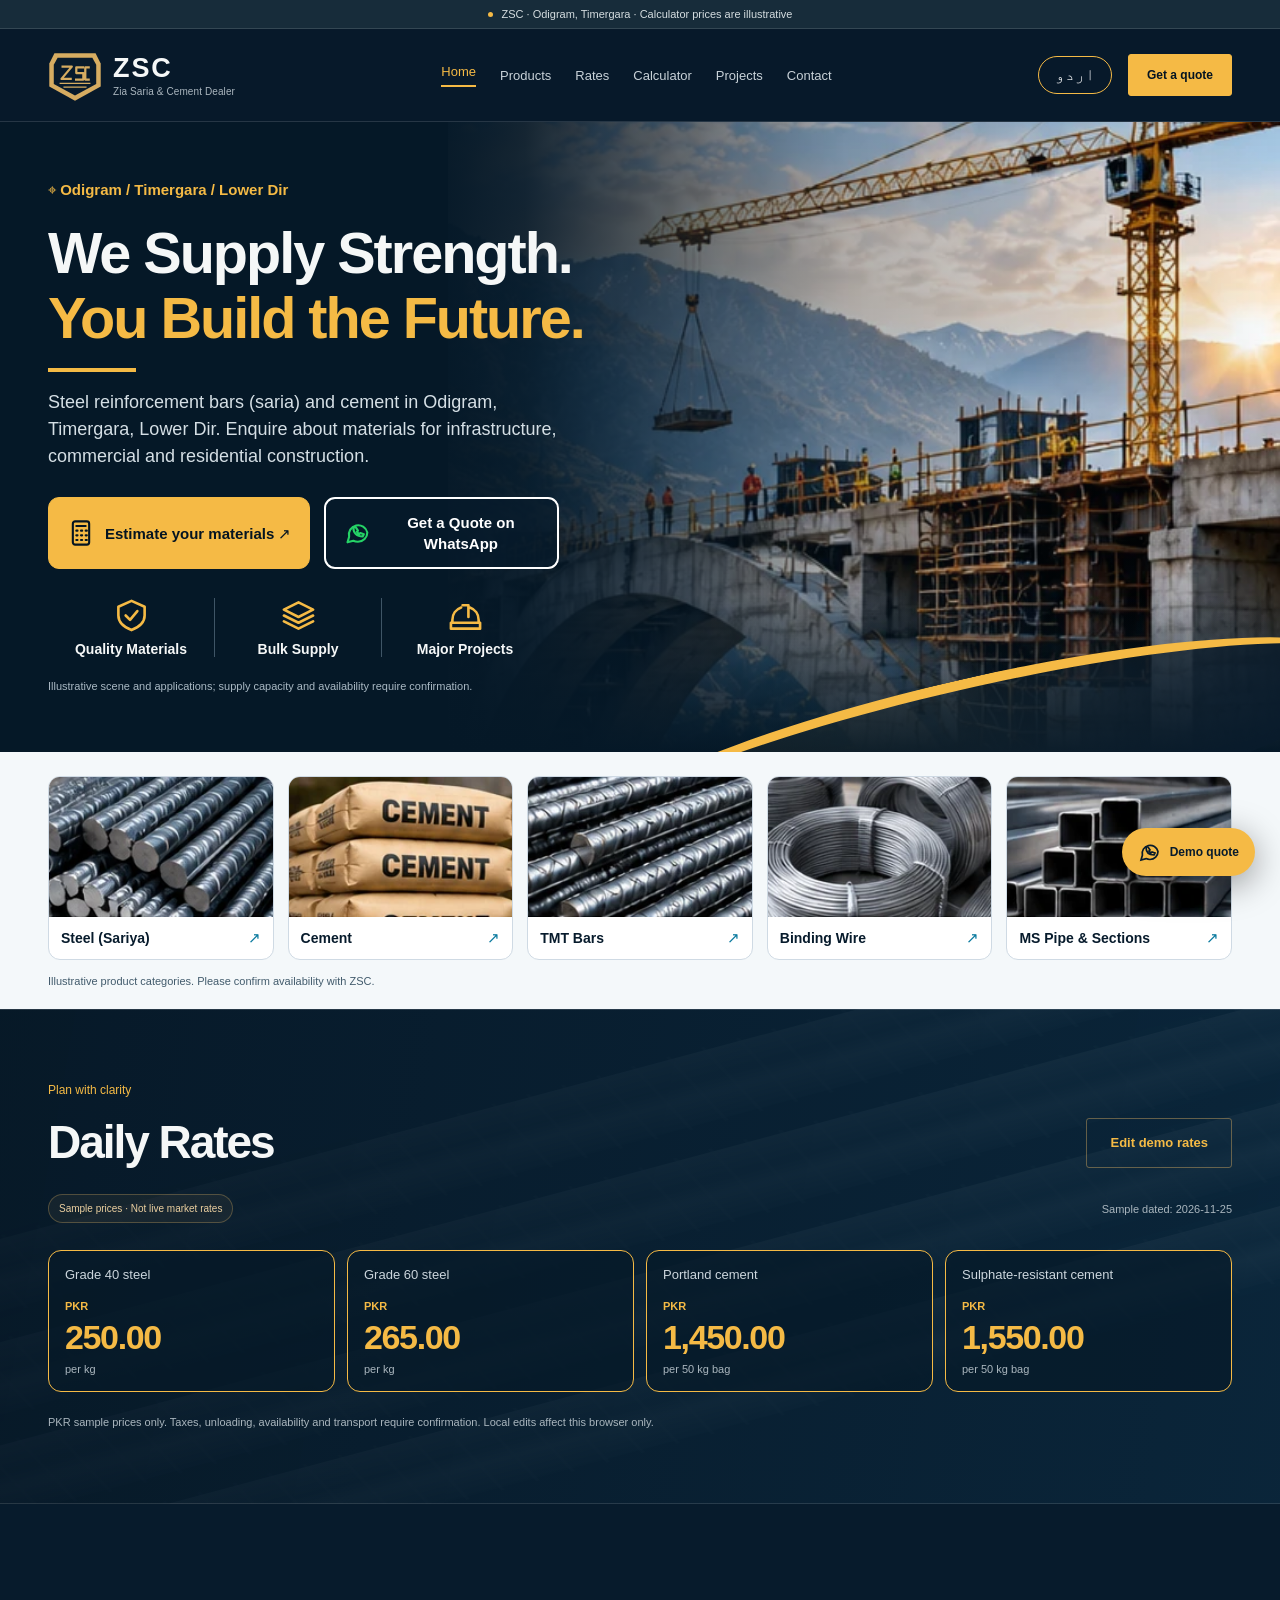
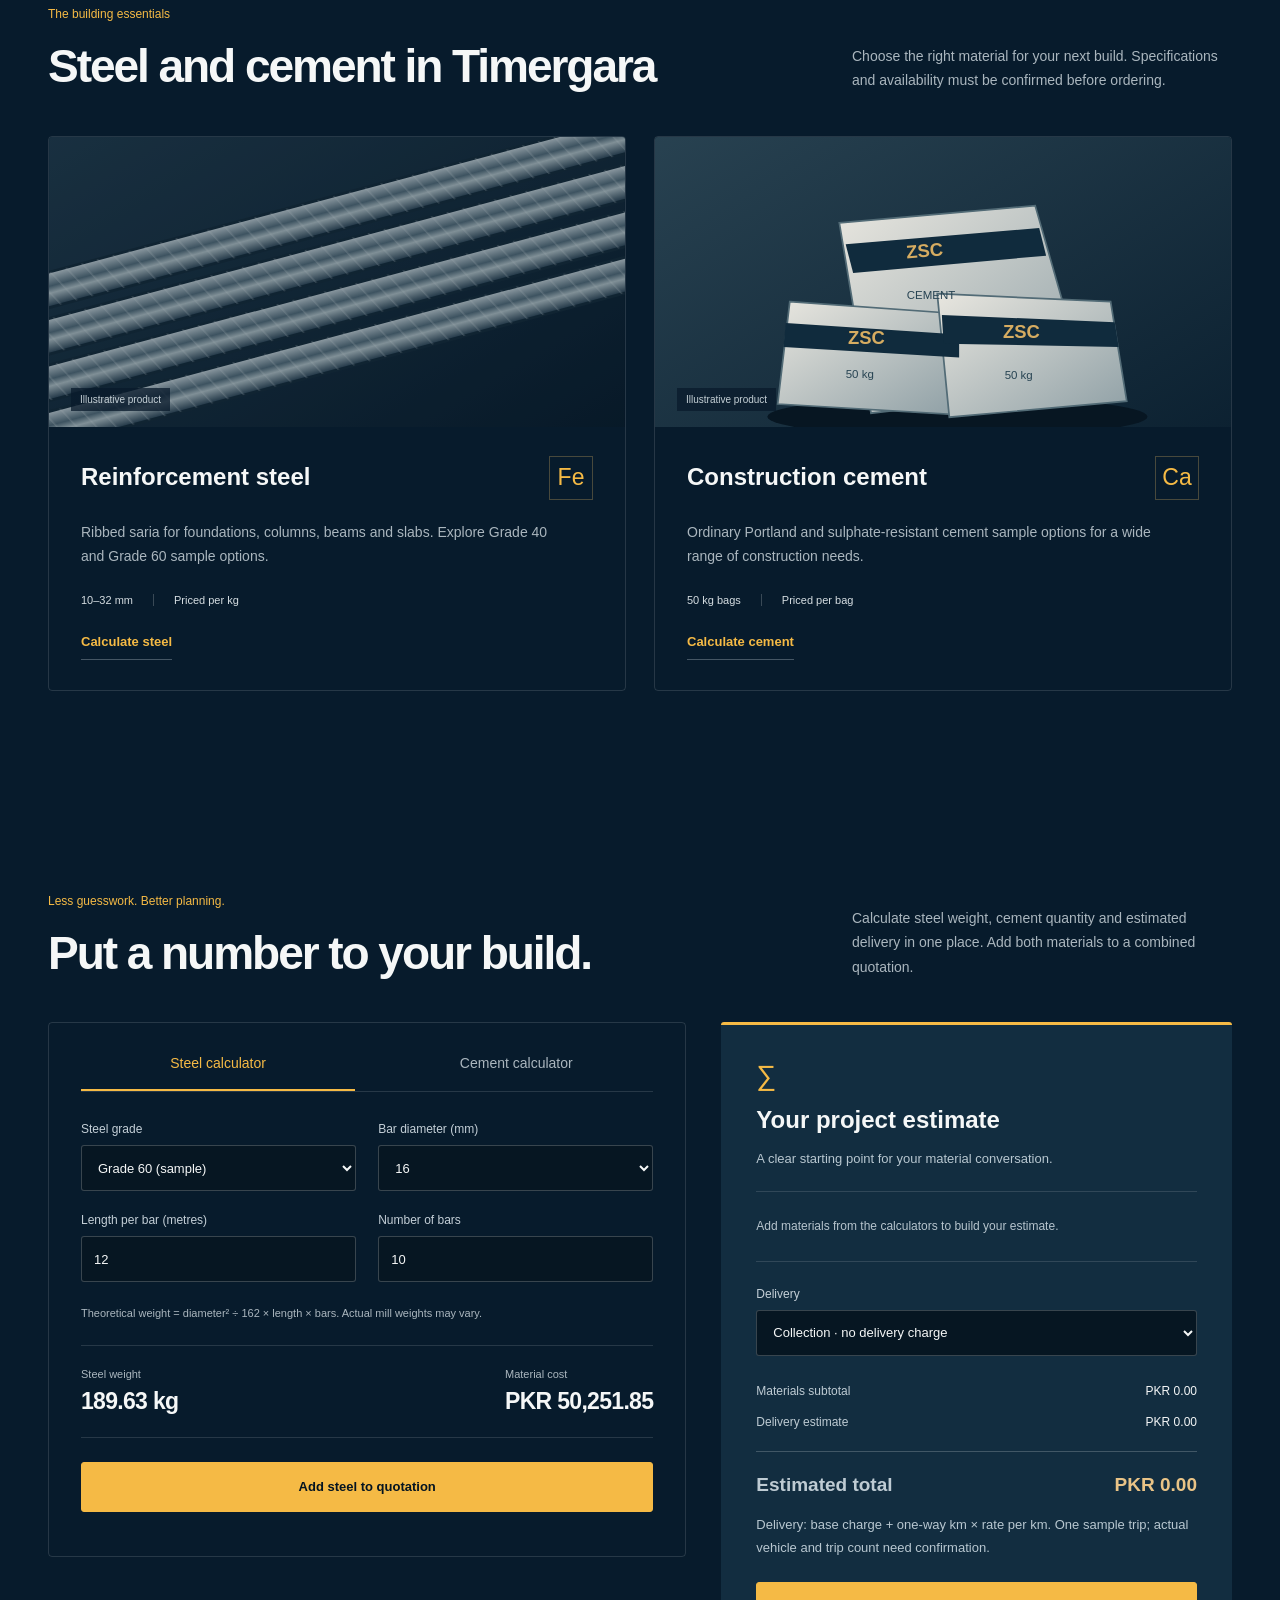
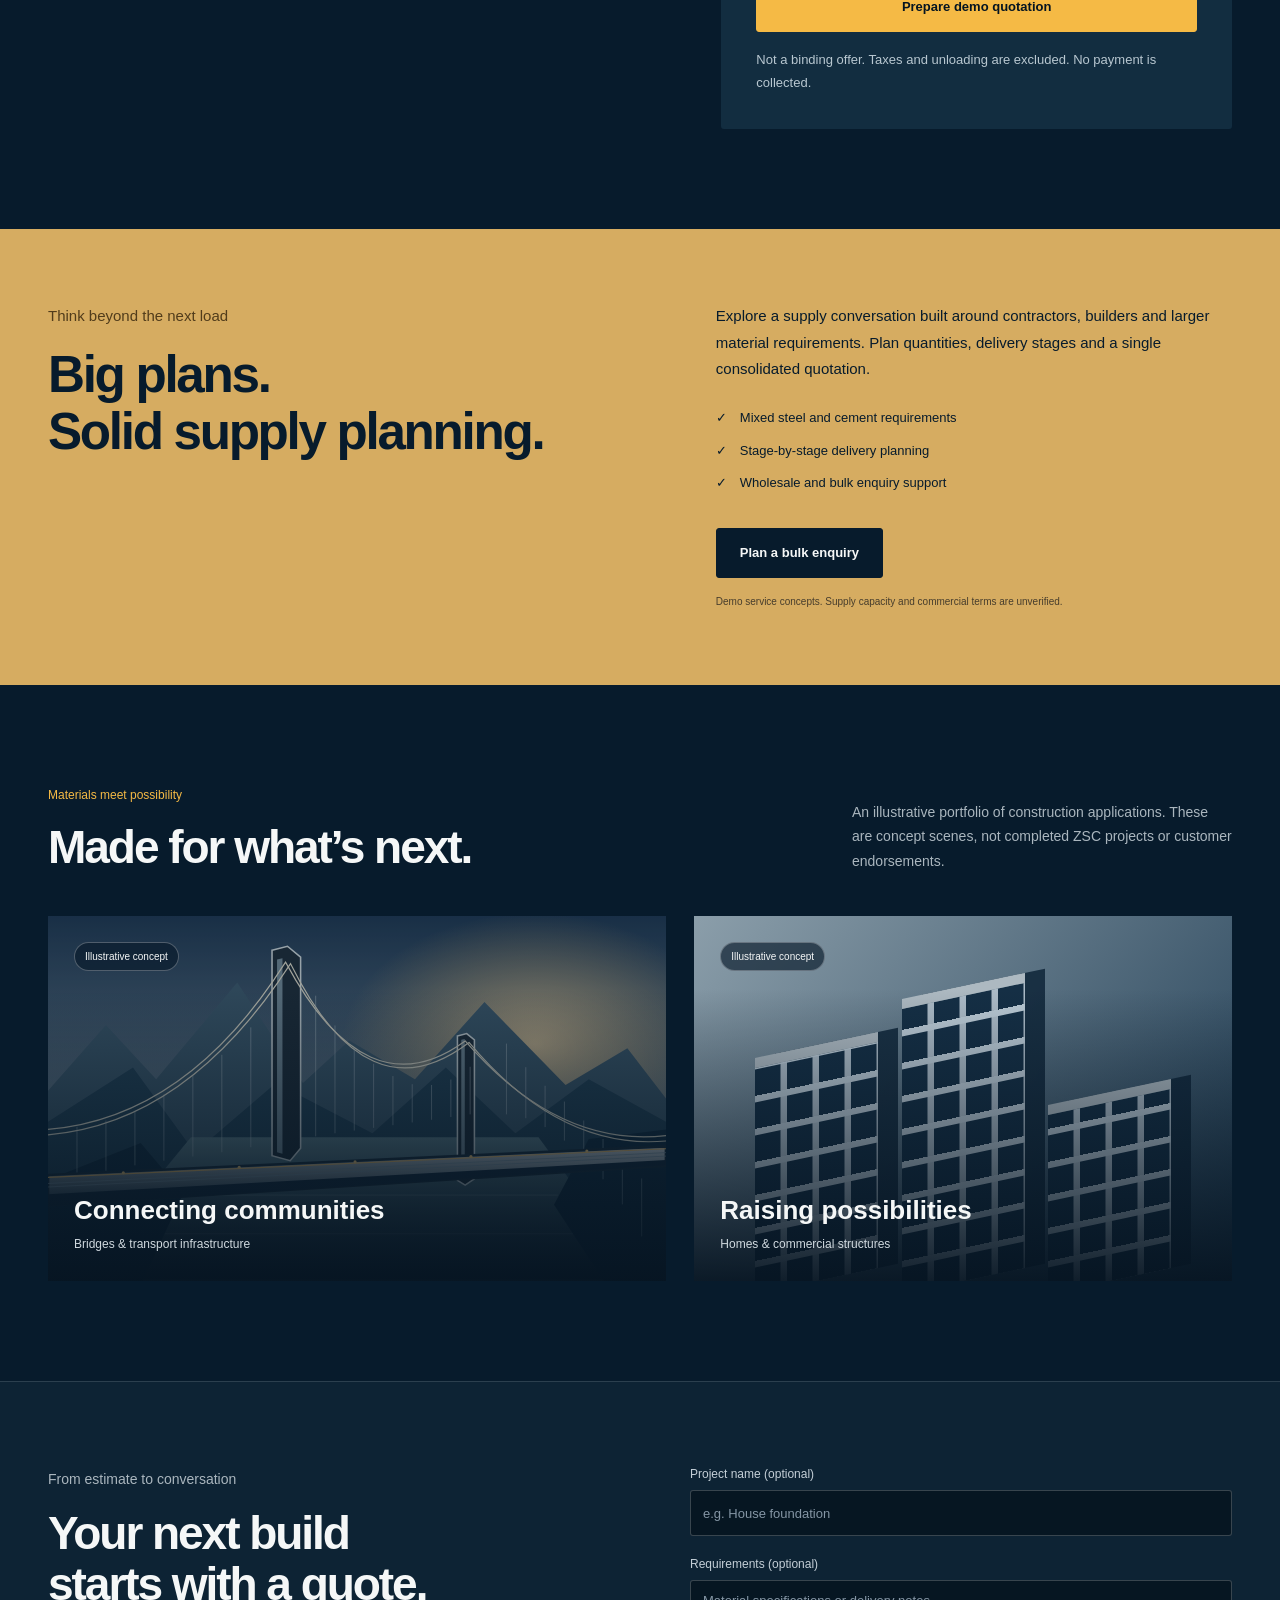
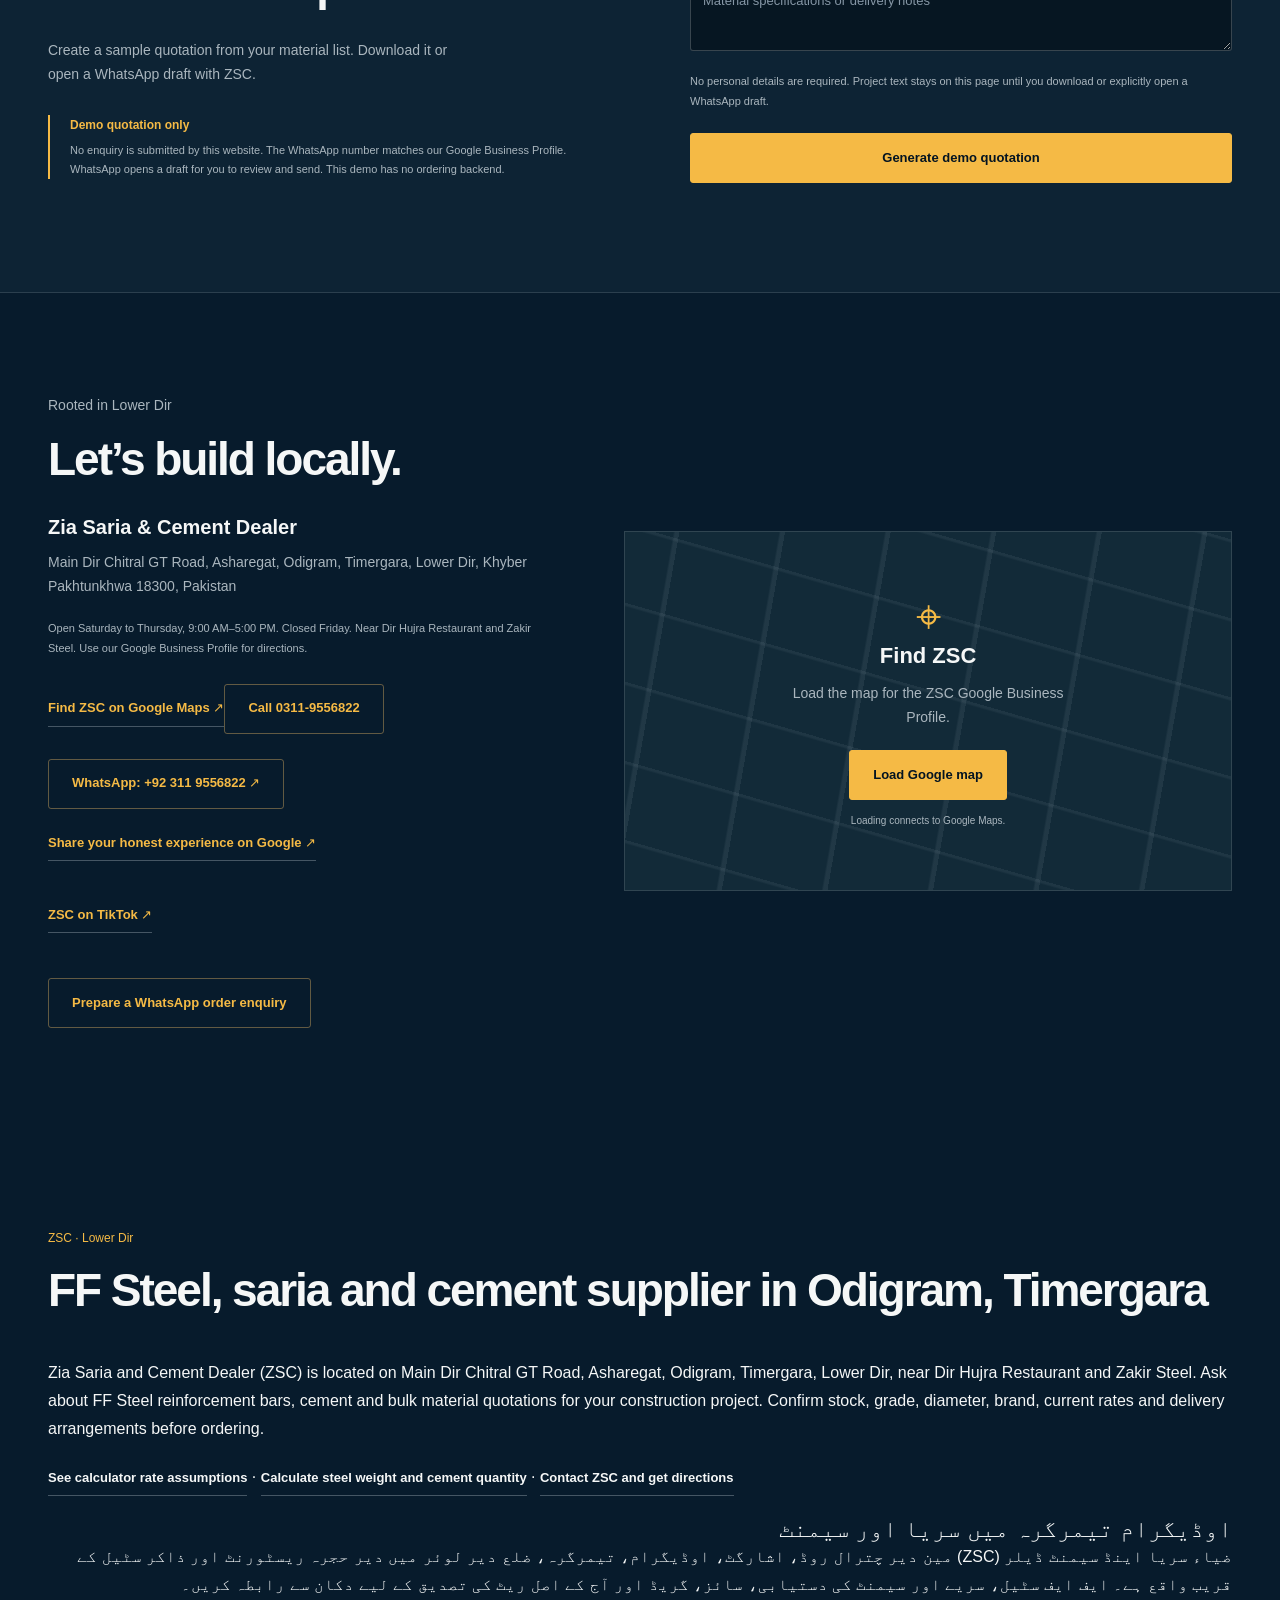
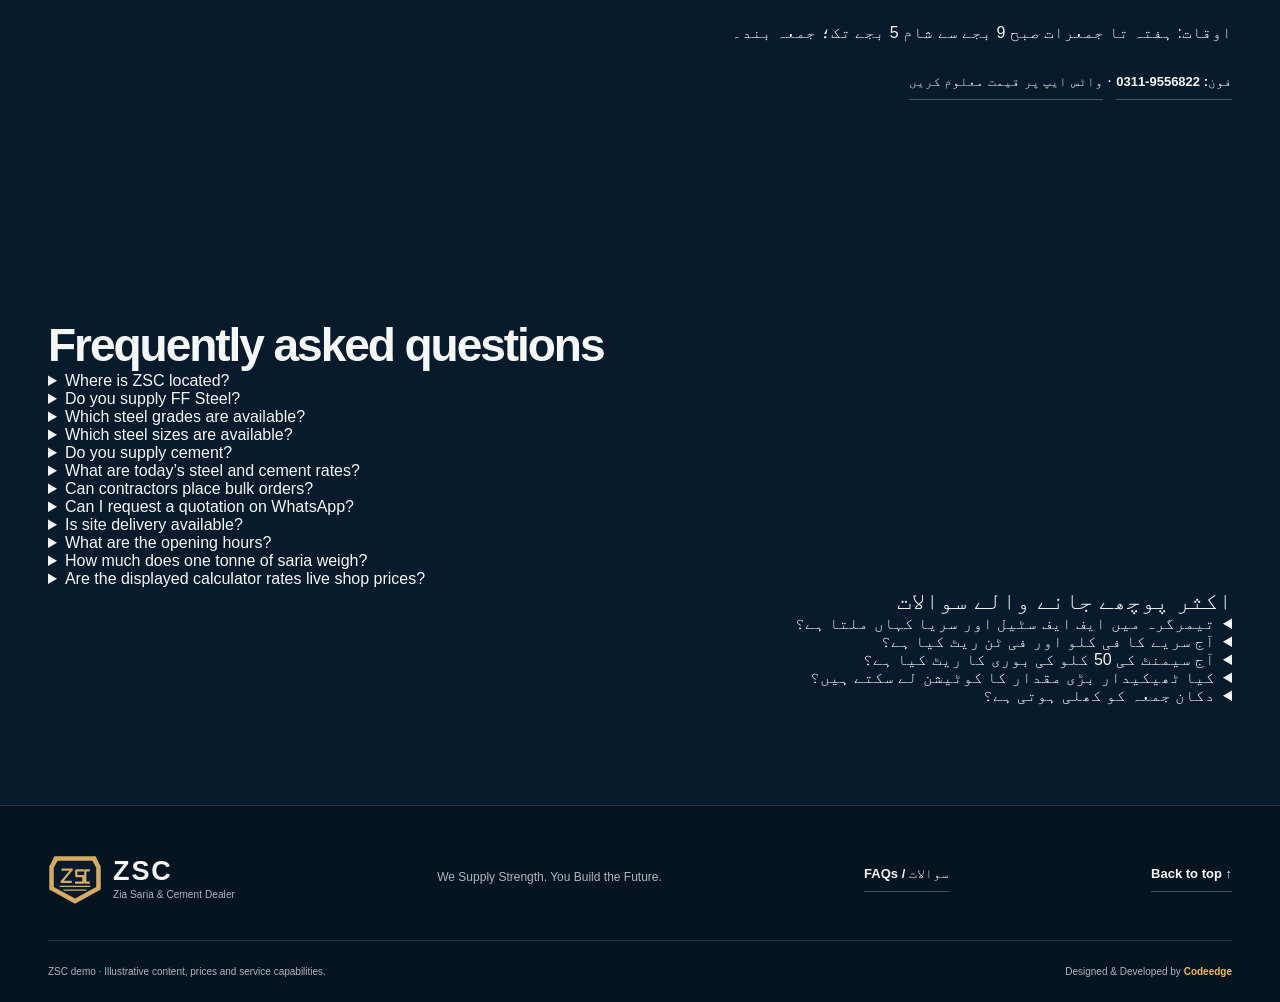
==== index.html @ eabc0aaf "Improve bilingual local search content and answer-ready FAQs without changing quote prices" ====
<!doctype html>
<html lang="en" dir="ltr">
<head>
  <meta charset="utf-8"><meta name="viewport" content="width=device-width,initial-scale=1">
  <meta name="theme-color" content="#081a2b">
  <meta name="robots" content="index,follow,max-image-preview:large">
  <meta name="google-site-verification" content="B90FWPTQRTCj4wWAKPLYvJp4MTc8w-7-SZoLFdppbkA">
  <title>Zia Saria and Cement Dealer | FF Steel &amp; Cement Supplier in Timergara</title>
  <meta name="description" content="Zia Saria and Cement Dealer in Odigram, Timergara, supplies FF Steel reinforcement bars, saria and cement. Contact ZSC for availability and current rates.">
  <link rel="canonical" href="https://sohail654312-gif.github.io/zsc-demo/">
  <meta property="og:type" content="website"><meta property="og:locale" content="en_PK"><meta property="og:locale:alternate" content="ur_PK">
  <meta property="og:title" content="Zia Saria and Cement Dealer | FF Steel &amp; Cement Supplier in Timergara">
  <meta property="og:description" content="Zia Saria and Cement Dealer in Odigram, Timergara, supplies FF Steel reinforcement bars, saria and cement. Contact ZSC for availability and current rates.">
  <meta property="og:url" content="https://sohail654312-gif.github.io/zsc-demo/">
  <meta property="og:image" content="https://sohail654312-gif.github.io/zsc-demo/assets/social.png"><meta property="og:image:width" content="1200"><meta property="og:image:height" content="630"><meta property="og:image:alt" content="ZSC steel and cement supplier in Timergara; illustrative mountain bridge">
  <meta name="twitter:card" content="summary_large_image"><meta name="twitter:title" content="ZSC — Zia Saria & Cement Dealer"><meta name="twitter:description" content="Steel reinforcement bars, saria and cement enquiries in Odigram, Timergara, Lower Dir."><meta name="twitter:image" content="https://sohail654312-gif.github.io/zsc-demo/assets/social.png">
  <link rel="icon" type="image/svg+xml" href="assets/logo.svg"><link rel="stylesheet" href="assets/style.css?v=approved-infra-1"><script src="assets/app.js?v=local-seo-20261126-2" defer></script>
  <script type="application/ld+json">{"@context":"https://schema.org","@type":"LocalBusiness","name":"Zia Saria and Cement Dealer","url":"https://sohail654312-gif.github.io/zsc-demo/","logo":"https://sohail654312-gif.github.io/zsc-demo/assets/logo.svg","description":"Zia Saria and Cement Dealer in Odigram, Timergara, supplies FF Steel reinforcement bars, saria and cement. Contact ZSC for availability and current rates.","address":{"@type":"PostalAddress","streetAddress":"Main Dir Chitral GT Road, Asharegat, Odigram","addressLocality":"Timergara","addressRegion":"Khyber Pakhtunkhwa","addressCountry":"PK","postalCode":"18300"},"knowsLanguage":["en","ur"],"currenciesAccepted":"PKR","telephone":"+923119556822","alternateName":["ZSC","ضیاء سریا اینڈ سیمنٹ ڈیلر"],"@id":"https://sohail654312-gif.github.io/zsc-demo/#business","openingHoursSpecification":[{"@type":"OpeningHoursSpecification","dayOfWeek":["Saturday","Sunday","Monday","Tuesday","Wednesday","Thursday"],"opens":"09:00","closes":"17:00"}],"sameAs":["https://www.tiktok.com/@ziaulhaqsteelmill"],"hasMap":"https://www.google.com/maps?cid=229236309418202755"}</script>
</head>
<body>
<a class="skip" href="#main" data-i18n="skip">Skip to content</a>
<div class="demo-bar"><span class="status-dot"></span><span data-i18n="demoBar">ZSC · Odigram, Timergara · Calculator prices are illustrative</span></div>
<header class="header">
  <div class="container nav">
    <a href="#home" class="brand" aria-label="ZSC home"><img src="assets/logo.svg" width="54" height="54" alt="Zia Saria and Cement Dealer (ZSC)"><span><strong>ZSC</strong><small data-i18n="brandSub">Zia Saria & Cement Dealer</small></span></a>
    <nav id="navigation" aria-label="Primary navigation"><a href="#home" class="nav-home" data-i18n="navHome">Home</a><a href="#products" data-i18n="navProducts">Products</a><a href="#rates" data-i18n="navRates">Rates</a><a href="#estimate" data-i18n="navEstimate">Calculator</a><a href="#projects" data-i18n="navProjects">Projects</a><a href="#visit" data-i18n="navVisit">Contact</a></nav>
    <div class="nav-actions"><button class="language" id="language" lang="ur" aria-label="Switch to Urdu">اردو</button><a class="button compact" href="#quote" data-i18n="getQuote">Get a quote</a><button class="menu" id="menu" aria-label="Open menu" aria-controls="navigation" aria-expanded="false"><span></span><span></span><span></span></button></div>
  </div>
</header>
<main id="main">
  <section class="hero approved-hero" id="home">
<img class="hero-art" src="assets/hero-infrastructure.webp" onerror="this.onerror=null;this.src='assets/bridge.svg'" alt="Illustrative bridge construction and crane in a mountain valley, not a completed ZSC project" fetchpriority="high" width="530" height="501">
<div class="container hero-inner"><div class="hero-copy"><p class="location">⌖ <span data-i18n="heroLocation">Odigram / Timergara / Lower Dir</span></p><h1><span data-i18n="heroLineOne">We Supply Strength.</span><span class="hero-gold" data-i18n="heroLineTwo">You Build the Future.</span></h1><span class="hero-rule" aria-hidden="true"></span><p class="hero-description" data-i18n="heroDesc">Steel reinforcement bars (saria) and cement in Odigram, Timergara, Lower Dir. Enquire about materials for infrastructure, commercial and residential construction.</p><div class="hero-actions"><a class="button" href="#estimate"><svg viewBox="0 0 24 24" width="28" height="28" fill="none" stroke="currentColor" stroke-width="1.8" stroke-linecap="round" stroke-linejoin="round" aria-hidden="true"><rect x="5" y="2" width="14" height="20" rx="2"/><path d="M8 6h8M8 10h1m3 0h1m3 0h1M8 14h1m3 0h1m3 0h1M8 18h1m3 0h1m3 0h1"/></svg><span data-i18n="startEstimate">Estimate your materials ↗</span></a><a class="button hero-wa" href="https://wa.me/923119556822?text=Hello%20ZSC%2C%20I%20would%20like%20a%20quotation%20for%20construction%20materials." target="_blank" rel="noopener noreferrer"><svg viewBox="0 0 24 24" width="28" height="28" fill="none" stroke="currentColor" stroke-width="1.8" stroke-linecap="round" stroke-linejoin="round" aria-hidden="true"><path d="M20 11.5a8 8 0 0 1-8 8 9 9 0 0 1-4-.9L3 20l1.4-4.8A8 8 0 1 1 20 11.5Z"/><path d="M8 7c0 5 3 8 8 8l1-2-3-1-1 1-2-2 1-1-2-3z"/></svg><span data-i18n="heroWhatsApp">Get a Quote on WhatsApp</span></a></div><div class="hero-trust"><div><svg viewBox="0 0 24 24" width="28" height="28" fill="none" stroke="currentColor" stroke-width="1.8" stroke-linecap="round" stroke-linejoin="round" aria-hidden="true"><path d="m12 2 9 4v6c0 5-4 8-9 10-5-2-9-5-9-10V6z"/><path d="m8 12 3 3 5-6"/></svg><span data-i18n="heroQuality">Quality Materials</span></div><div><svg viewBox="0 0 24 24" width="28" height="28" fill="none" stroke="currentColor" stroke-width="1.8" stroke-linecap="round" stroke-linejoin="round" aria-hidden="true"><path d="m12 3 10 5-10 5L2 8zM2 12l10 5 10-5M2 16l10 5 10-5"/></svg><span data-i18n="heroBulk">Bulk Supply</span></div><div><svg viewBox="0 0 24 24" width="28" height="28" fill="none" stroke="currentColor" stroke-width="1.8" stroke-linecap="round" stroke-linejoin="round" aria-hidden="true"><path d="M3 17v-2a9 9 0 0 1 6-8.5M15 6.5a9 9 0 0 1 6 8.5v2M10 5h4v8M2 17h20v4H2z"/></svg><span data-i18n="heroMajor">Major Projects</span></div></div><p class="hero-note" data-i18n="heroNote">Illustrative scene and applications; supply capacity and availability require confirmation.</p></div></div></section>
<section class="approved-catalogue" aria-label="Material categories"><div class="container design-tiles"><a class="design-tile" href="#products" ><img src="assets/steel-photo.webp" onerror="this.onerror=null;this.src='assets/materials.svg'" alt="" loading="lazy" width="210" height="124"><span><b data-i18n="tileSteel">Steel (Sariya)</b><span aria-hidden="true">↗</span></span></a><a class="design-tile" href="#products" ><img src="assets/cement-photo.webp" onerror="this.onerror=null;this.src='assets/cement.svg'" alt="" loading="lazy" width="210" height="124"><span><b data-i18n="tileCement">Cement</b><span aria-hidden="true">↗</span></span></a><a class="design-tile" href="#products" ><img src="assets/tmt-photo.webp" onerror="this.onerror=null;this.src='assets/materials.svg'" alt="" loading="lazy" width="210" height="124"><span><b data-i18n="tileTmt">TMT Bars</b><span aria-hidden="true">↗</span></span></a><a class="design-tile" href="https://wa.me/923119556822?text=Hello%20ZSC%2C%20please%20confirm%20availability%20of%20Binding%20Wire" target="_blank" rel="noopener noreferrer"><img src="assets/wire-photo.webp" onerror="this.onerror=null;this.src='assets/materials.svg'" alt="" loading="lazy" width="210" height="124"><span><b data-i18n="tileWire">Binding Wire</b><span aria-hidden="true">↗</span></span></a><a class="design-tile" href="https://wa.me/923119556822?text=Hello%20ZSC%2C%20please%20confirm%20availability%20of%20MS%20Pipe%20%26%20Sections" target="_blank" rel="noopener noreferrer"><img src="assets/pipe-photo.webp" onerror="this.onerror=null;this.src='assets/materials.svg'" alt="" loading="lazy" width="210" height="124"><span><b data-i18n="tilePipe">MS Pipe &amp; Sections</b><span aria-hidden="true">↗</span></span></a></div><p class="container catalogue-note" data-i18n="tileNote">Illustrative product categories. Please confirm availability with ZSC.</p></section>
  <section class="rate-section" id="rates"><div class="container">
    <div class="section-heading"><div><p class="eyebrow" data-i18n="ratesLabel">Plan with clarity</p><h2 data-i18n="ratesTitle">Daily Rates</h2></div><button class="button outline" id="edit-rates" data-i18n="editRates">Edit demo rates</button></div>
    <div class="rate-meta"><span class="pill" data-i18n="samplePrices">Sample prices · Not live market rates</span><span id="rates-date"></span></div>
    <div class="rate-board" id="rate-board" aria-live="polite"></div>
    <p class="fine" data-i18n="rateNote">PKR sample prices only. Taxes, unloading, availability and transport require confirmation. Local edits affect this browser only.</p>
  </div></section>
  <section class="section container" id="products">
    <div class="section-heading"><div><p class="eyebrow" data-i18n="materialsLabel">The building essentials</p><h2 data-i18n="materialsTitle">Steel and cement in Timergara</h2></div><p data-i18n="materialsDesc">Choose the right material for your next build. Specifications and availability must be confirmed before ordering.</p></div>
    <div class="products">
      <article class="product"><div class="product-image"><img src="assets/materials.svg" width="1000" height="600" loading="lazy" alt="Original illustration of ribbed reinforcement steel"><span class="image-label" data-i18n="illustration">Illustrative product</span></div><div class="product-content"><div class="product-top"><h3 data-i18n="steelTitle">Reinforcement steel</h3><span class="product-symbol">Fe</span></div><p data-i18n="steelDesc">Ribbed saria for foundations, columns, beams and slabs. Explore Grade 40 and Grade 60 sample options.</p><div class="specs"><span>10–32 mm</span><span data-i18n="steelUnit">Priced per kg</span></div><a class="text-link" href="#estimate" data-product="steel" data-i18n="calculateSteel">Calculate steel</a></div></article>
      <article class="product"><div class="product-image"><img src="assets/cement.svg" width="1000" height="600" loading="lazy" alt="Original illustration of generic 50 kilogram cement bags"><span class="image-label" data-i18n="illustration">Illustrative product</span></div><div class="product-content"><div class="product-top"><h3 data-i18n="cementTitle">Construction cement</h3><span class="product-symbol">Ca</span></div><p data-i18n="cementDesc">Ordinary Portland and sulphate-resistant cement sample options for a wide range of construction needs.</p><div class="specs"><span data-i18n="bag50">50 kg bags</span><span data-i18n="cementUnit">Priced per bag</span></div><a class="text-link" href="#estimate" data-product="cement" data-i18n="calculateCement">Calculate cement</a></div></article>
    </div>
  </section>



  <section class="section container" id="estimate"><div class="section-heading"><div><p class="eyebrow" data-i18n="calcLabel">Less guesswork. Better planning.</p><h2 data-i18n="calcTitle">Put a number to your build.</h2></div><p data-i18n="calcDesc">Calculate steel weight, cement quantity and estimated delivery in one place. Add both materials to a combined quotation.</p></div>
    <div class="estimator"><div class="calculator-panel">
      <div class="tabs" role="tablist" aria-label="Material calculator"><button role="tab" id="tab-steel" aria-selected="true" aria-controls="panel-steel" tabindex="0" data-i18n="steelTab">Steel calculator</button><button role="tab" id="tab-cement" aria-selected="false" aria-controls="panel-cement" tabindex="-1" data-i18n="cementTab">Cement calculator</button></div>
      <form id="steel-form"><div id="panel-steel" role="tabpanel" aria-labelledby="tab-steel"><div class="form-grid"><label><span data-i18n="steelGrade">Steel grade</span><select id="steel-grade"><option value="steel60" data-i18n="grade60">Grade 60 (sample)</option><option value="steel40" data-i18n="grade40">Grade 40 (sample)</option></select></label><label><span data-i18n="diameter">Bar diameter (mm)</span><select id="diameter"><option>10</option><option>12</option><option selected>16</option><option>20</option><option>25</option><option>32</option></select></label><label><span data-i18n="length">Length per bar (metres)</span><input id="bar-length" type="number" min="0.01" max="100" step="0.01" value="12" required></label><label><span data-i18n="bars">Number of bars</span><input id="bar-count" type="number" min="1" max="100000" step="1" value="10" required></label></div><p class="formula" data-i18n="steelFormula">Theoretical weight = diameter² ÷ 162 × length × bars. Actual mill weights may vary.</p><div class="calc-result" aria-live="polite"><div><span data-i18n="steelWeight">Steel weight</span><strong id="steel-weight">—</strong></div><div><span data-i18n="materialCost">Material cost</span><strong id="steel-cost">—</strong></div></div><button class="button full" type="submit" data-i18n="addSteel">Add steel to quotation</button><p class="form-error" id="steel-error" role="status"></p></div></form>
      <form id="cement-form" hidden><div id="panel-cement" role="tabpanel" aria-labelledby="tab-cement"><div class="form-grid"><label><span data-i18n="cementType">Cement type</span><select id="cement-type"><option value="cementOpc" data-i18n="opc">Ordinary Portland (sample)</option><option value="cementSrc" data-i18n="src">Sulphate-resistant (sample)</option></select></label><label><span data-i18n="quantityMethod">Quantity method</span><select id="cement-method"><option value="bags" data-i18n="byBags">Enter bags</option><option value="volume" data-i18n="byVolume">Estimate from concrete volume</option></select></label><label id="bags-field"><span data-i18n="bagCount">Number of 50 kg bags</span><input id="cement-bags" type="number" min="1" max="100000" step="1" value="20" required></label><label id="volume-field" hidden><span data-i18n="volume">Wet concrete volume (m³)</span><input id="concrete-volume" type="number" min="0.01" max="100000" step="0.01" value="1" disabled required></label><label id="waste-field" hidden><span data-i18n="waste">Wastage allowance (%)</span><input id="cement-waste" type="number" min="0" max="30" step="1" value="5" disabled required></label></div><p class="formula" data-i18n="cementFormula">Volume estimate uses a nominal 1:2:4 mix, dry factor 1.54 and cement density 1,440 kg/m³. Bags round up. Planning only; obtain an engineer’s mix design.</p><div class="calc-result" aria-live="polite"><div><span data-i18n="cementQuantity">Cement quantity</span><strong id="cement-quantity">—</strong></div><div><span data-i18n="materialCost">Material cost</span><strong id="cement-cost">—</strong></div></div><button class="button full" type="submit" data-i18n="addCement">Add cement to quotation</button><p class="form-error" id="cement-error" role="status"></p></div></form>
    </div><aside class="estimate-summary"><span class="summary-icon" aria-hidden="true">∑</span><h3 data-i18n="summaryTitle">Your project estimate</h3><p data-i18n="summaryDesc">A clear starting point for your material conversation.</p><div id="cart-items" aria-live="polite"></div><div class="delivery-fields"><label><span data-i18n="deliveryMode">Delivery</span><select id="delivery-mode"><option value="pickup" data-i18n="pickup">Collection · no delivery charge</option><option value="delivery" data-i18n="delivery">Estimated local delivery</option></select></label><label id="distance-field" hidden><span data-i18n="distance">One-way distance (km)</span><input id="distance" type="number" min="0" max="500" step="0.1" value="10" disabled required></label></div><dl class="totals"><div><dt data-i18n="subtotal">Materials subtotal</dt><dd id="subtotal">PKR 0</dd></div><div><dt data-i18n="deliveryCharge">Delivery estimate</dt><dd id="delivery-total">PKR 0</dd></div><div class="grand-total"><dt data-i18n="total">Estimated total</dt><dd id="grand-total">PKR 0</dd></div></dl><p class="fine" id="delivery-formula"></p><a href="#quote" class="button full" data-i18n="prepareQuote">Prepare demo quotation</a><p class="fine" data-i18n="estimateNote">Not a binding offer. Taxes and unloading are excluded. No payment is collected.</p></aside></div>
  </section>

  <section class="bulk-section"><div class="container bulk-grid"><div><p class="eyebrow" data-i18n="bulkLabel">Think beyond the next load</p><h2 data-i18n="bulkTitle">Big plans.<br>Solid supply planning.</h2></div><div><p data-i18n="bulkDesc">Explore a supply conversation built around contractors, builders and larger material requirements. Plan quantities, delivery stages and a single consolidated quotation.</p><ul class="check-list"><li data-i18n="bulk1">Mixed steel and cement requirements</li><li data-i18n="bulk2">Stage-by-stage delivery planning</li><li data-i18n="bulk3">Wholesale and bulk enquiry support</li></ul><a class="button" href="#quote" data-i18n="bulkCta">Plan a bulk enquiry</a><p class="fine" data-i18n="bulkNote">Demo service concepts. Supply capacity and commercial terms are unverified.</p></div></div></section>

  <section class="section container" id="projects"><div class="section-heading"><div><p class="eyebrow" data-i18n="projectLabel">Materials meet possibility</p><h2 data-i18n="projectTitle">Made for what’s next.</h2></div><p data-i18n="projectDesc">An illustrative portfolio of construction applications. These are concept scenes, not completed ZSC projects or customer endorsements.</p></div><div class="project-grid"><article class="project project-bridge"><span class="pill" data-i18n="conceptOnly">Illustrative concept</span><div><h3 data-i18n="project1">Connecting communities</h3><p data-i18n="project1Desc">Bridges & transport infrastructure</p></div></article><article class="project project-building"><div class="building-art" aria-hidden="true"><i></i><i></i><i></i></div><span class="pill" data-i18n="conceptOnly">Illustrative concept</span><div><h3 data-i18n="project2">Raising possibilities</h3><p data-i18n="project2Desc">Homes & commercial structures</p></div></article></div></section>

  <section class="quote-section" id="quote"><div class="container quote-grid"><div><p class="eyebrow" data-i18n="quoteLabel">From estimate to conversation</p><h2 data-i18n="quoteTitle">Your next build<br>starts with a quote.</h2><p data-i18n="quoteDesc">Create a sample quotation from your material list. Download it or open a WhatsApp draft with ZSC.</p><div class="notice"><strong data-i18n="demoQuoteTitle">Demo quotation only</strong><p data-i18n="demoQuoteNotice">No enquiry is submitted by this website. The WhatsApp number matches our Google Business Profile. WhatsApp opens a draft for you to review and send. This demo has no ordering backend.</p></div></div><form id="quote-form" class="quote-form"><label><span data-i18n="projectName">Project name (optional)</span><input id="project-name" maxlength="100" autocomplete="off" placeholder="e.g. House foundation" data-placeholder="projectPlaceholder"></label><label><span data-i18n="projectNotes">Requirements (optional)</span><textarea id="quote-notes" rows="3" maxlength="500" placeholder="Material specifications or delivery notes" data-placeholder="notesPlaceholder"></textarea></label><p class="fine" data-i18n="privacyNote">No personal details are required. Project text stays on this page until you download or explicitly open a WhatsApp draft.</p><button class="button full" type="submit" data-i18n="generateQuote">Generate demo quotation</button><pre id="quote-output" class="quote-output" aria-live="polite" hidden></pre><div id="quote-actions" class="quote-actions" hidden><button type="button" class="button outline" id="download-quote" data-i18n="download">Download quotation</button><button type="button" class="button whatsapp" id="whatsapp-quote" data-i18n="whatsapp">Open WhatsApp draft</button></div><p id="quote-status" role="status" class="fine"></p></form></div></section>

  <section class="section container" id="visit"><div class="visit-grid"><div><p class="eyebrow" data-i18n="visitLabel">Rooted in Lower Dir</p><h2 data-i18n="visitTitle">Let’s build locally.</h2><h3 data-i18n="businessName">Zia Saria & Cement Dealer</h3><p data-i18n="address">Main Dir Chitral GT Road, Asharegat, Odigram, Timergara, Lower Dir, Khyber Pakhtunkhwa 18300, Pakistan</p><p class="fine" data-i18n="addressNote">Open Saturday to Thursday, 9:00 AM–5:00 PM. Closed Friday. Near Dir Hujra Restaurant and Zakir Steel. Use our Google Business Profile for directions.</p><a class="text-link" href="https://www.google.com/maps?cid=229236309418202755" target="_blank" rel="noopener noreferrer" data-i18n="openMaps">Find ZSC on Google Maps ↗</a><a class="button outline visit-order" href="tel:+923119556822">Call 0311-9556822</a><a id="direct-whatsapp" class="button outline visit-order" href="https://wa.me/923119556822" target="_blank" rel="noopener noreferrer">WhatsApp: +92 311 9556822 ↗</a><p><a class="text-link" href="https://g.page/r/CYNWfng1aS4DEBM/review" target="_blank" rel="noopener noreferrer" data-i18n="reviewLink">Share your honest experience on Google ↗</a></p><p><a class="text-link" href="https://www.tiktok.com/@ziaulhaqsteelmill" target="_blank" rel="noopener noreferrer" data-i18n="tiktokProfile">ZSC on TikTok ↗</a></p><a class="button outline visit-order" href="#quote" data-i18n="order">Prepare a WhatsApp order enquiry</a></div><div class="map-panel" id="map-panel"><div class="map-grid" aria-hidden="true"></div><div id="map-placeholder"><span class="map-pin" aria-hidden="true">⌖</span><h3 data-i18n="mapTitle">Find ZSC</h3><p data-i18n="mapDesc">Load the map for the ZSC Google Business Profile.</p><button class="button" id="load-map" data-i18n="loadMap">Load Google map</button><p class="fine" data-i18n="mapPrivacy">Loading connects to Google Maps.</p></div></div></div></section>
<section class="section container" id="local-supply" aria-labelledby="local-supply-title">
<div class="section-heading"><div><p class="eyebrow">ZSC · Lower Dir</p><h2 id="local-supply-title">FF Steel, saria and cement supplier in Odigram, Timergara</h2></div></div>
<p>Zia Saria and Cement Dealer (ZSC) is located on Main Dir Chitral GT Road, Asharegat, Odigram, Timergara, Lower Dir, near Dir Hujra Restaurant and Zakir Steel. Ask about FF Steel reinforcement bars, cement and bulk material quotations for your construction project. Confirm stock, grade, diameter, brand, current rates and delivery arrangements before ordering.</p>
<p><a class="text-link" href="#rates">See calculator rate assumptions</a> · <a class="text-link" href="#estimate">Calculate steel weight and cement quantity</a> · <a class="text-link" href="#visit">Contact ZSC and get directions</a></p>
<div lang="ur" dir="rtl"><h3>اوڈیگرام تیمرگرہ میں سریا اور سیمنٹ</h3><p>ضیاء سریا اینڈ سیمنٹ ڈیلر (ZSC) مین دیر چترال روڈ، اشارگٹ، اوڈیگرام، تیمرگرہ، ضلع دیر لوئر میں دیر حجرہ ریسٹورنٹ اور ذاکر سٹیل کے قریب واقع ہے۔ ایف ایف سٹیل، سریے اور سیمنٹ کی دستیابی، سائز، گریڈ اور آج کے اصل ریٹ کی تصدیق کے لیے دکان سے رابطہ کریں۔</p><p>اوقات: ہفتہ تا جمعرات صبح 9 بجے سے شام 5 بجے تک؛ جمعہ بند۔</p><p><a class="text-link" href="tel:+923119556822">فون: <bdi>0311-9556822</bdi></a> · <a class="text-link" href="https://wa.me/923119556822" target="_blank" rel="noopener noreferrer">واٹس ایپ پر قیمت معلوم کریں</a></p></div>
</section>
<section class="section container" id="faq" lang="en" dir="ltr"><h2>Frequently asked questions</h2><details><summary>Where is ZSC located?</summary><p>Main Dir Chitral GT Road, Asharegat, Odigram, Timergara, Lower Dir. Use our Google Maps business listing above for directions.</p></details><details><summary>Do you supply FF Steel?</summary><p>ZSC supplies FF Steel reinforcement bars. Ask about the specification you need.</p></details><details><summary>Which steel grades are available?</summary><p>Contact ZSC to confirm grade availability for your order.</p></details><details><summary>Which steel sizes are available?</summary><p>Send your required diameters and quantities to confirm availability.</p></details><details><summary>Do you supply cement?</summary><p>Yes. Ask ZSC about current cement availability.</p></details><details><summary>What are today’s steel and cement rates?</summary><p>Request a current quotation. The calculator uses sample rates.</p></details><details><summary>Can contractors place bulk orders?</summary><p>Contractors can request bulk quotations by sharing quantities and specifications.</p></details><details><summary>Can I request a quotation on WhatsApp?</summary><p>Yes. Use the WhatsApp link above and include your material requirements.</p></details><details><summary>Is site delivery available?</summary><p>Ask about availability for your site and order.</p></details><details><summary>What are the opening hours?</summary><p>Saturday to Thursday, 9:00 AM–5:00 PM. Closed Friday. Contact ZSC for special holiday hours.</p></details>
<details><summary>How much does one tonne of saria weigh?</summary><p>One metric tonne is 1,000 kilograms. The cost is the confirmed per-kilogram rate multiplied by 1,000, excluding any additional charges. <a href="#estimate">Use the material calculator</a> for a planning estimate.</p></details>
<details><summary>Are the displayed calculator rates live shop prices?</summary><p>No. They are illustrative inputs, not a live dealer price list. Ask ZSC for a current quotation and confirm the material specification, availability and transport charges.</p></details>
<div lang="ur" dir="rtl"><h3>اکثر پوچھے جانے والے سوالات</h3>
<details><summary>تیمرگرہ میں ایف ایف سٹیل اور سریا کہاں ملتا ہے؟</summary><p>ضیاء سریا اینڈ سیمنٹ ڈیلر اوڈیگرام، تیمرگرہ میں دیر حجرہ ریسٹورنٹ اور ذاکر سٹیل کے قریب واقع ہے۔ دستیابی کی تصدیق کے لیے دکان سے رابطہ کریں۔</p></details>
<details><summary>آج سریے کا فی کلو اور فی ٹن ریٹ کیا ہے؟</summary><p>سریے کی حتمی قیمت گریڈ، سائز، برانڈ اور مارکیٹ کے لحاظ سے بدلتی ہے۔ ایک میٹرک ٹن 1000 کلوگرام ہے۔ آج کا اصل ریٹ فون یا واٹس ایپ پر معلوم کریں۔</p></details>
<details><summary>آج سیمنٹ کی 50 کلو کی بوری کا ریٹ کیا ہے؟</summary><p>قیمت برانڈ، دستیابی اور ٹرانسپورٹ کے لحاظ سے مختلف ہو سکتی ہے۔ تازہ قیمت کے لیے ZSC سے رابطہ کریں۔</p></details>
<details><summary>کیا ٹھیکیدار بڑی مقدار کا کوٹیشن لے سکتے ہیں؟</summary><p>جی ہاں، مطلوبہ مقدار، سائز اور تعمیراتی مقام کی تفصیلات واٹس ایپ پر بھیج کر کوٹیشن طلب کریں۔</p></details>
<details><summary>دکان جمعہ کو کھلی ہوتی ہے؟</summary><p>جمعہ بند ہے۔ ہفتہ سے جمعرات صبح 9 بجے سے شام 5 بجے تک کھلی ہے۔</p></details>
</div></section>
</main>
<footer><div class="container footer-top"><a href="#home" class="brand"><img src="assets/logo.svg" width="54" height="54" alt="ZSC"><span><strong>ZSC</strong><small data-i18n="brandSub">Zia Saria & Cement Dealer</small></span></a><p data-i18n="tagline">We Supply Strength. You Build the Future.</p><a href="#faq" class="text-link">FAQs / سوالات</a><a href="#home" class="text-link" data-i18n="backTop">Back to top ↑</a></div><div class="container footer-bottom"><span data-i18n="footerDemo">ZSC demo · Illustrative content, prices and service capabilities.</span><span>Designed &amp; Developed by <strong>Codeedge</strong></span></div></footer>
<a href="#quote" class="floating-quote" aria-label="Prepare a demo WhatsApp quotation"><svg viewBox="0 0 24 24" width="24" height="24" fill="none" stroke="currentColor" stroke-width="1.7" aria-hidden="true"><path d="M20 11.5a8 8 0 0 1-8 8 9 9 0 0 1-4-.9L3 20l1.4-4.8A8 8 0 1 1 20 11.5Z"/><path d="M8 7c0 5 3 8 8 8l1-2-3-1-1 1-2-2 1-1-2-3z"/></svg><span data-i18n="quoteShort">Demo quote</span></a>
<dialog id="settings-dialog" aria-labelledby="settings-title"><form id="settings-form"><div class="dialog-heading"><h2 id="settings-title" data-i18n="settingsTitle">Demo pricing</h2><button type="button" id="close-settings" class="close" aria-label="Close settings">×</button></div><p class="fine" data-i18n="settingsNote">These edits are stored only in this browser. They are not verified market prices and do not update the public site for other visitors.</p><div class="form-grid"><label><span data-i18n="rate40">Grade 40 · PKR/kg</span><input name="steel40" type="number" min="0.01" max="1000000" step="0.01" required></label><label><span data-i18n="rate60">Grade 60 · PKR/kg</span><input name="steel60" type="number" min="0.01" max="1000000" step="0.01" required></label><label><span data-i18n="rateOpc">OPC · PKR/50 kg bag</span><input name="cementOpc" type="number" min="0.01" max="1000000" step="0.01" required></label><label><span data-i18n="rateSrc">SRC · PKR/50 kg bag</span><input name="cementSrc" type="number" min="0.01" max="1000000" step="0.01" required></label><label><span data-i18n="baseDelivery">Delivery base · PKR/trip</span><input name="deliveryBase" type="number" min="0" max="1000000" step="0.01" required></label><label><span data-i18n="kmDelivery">Delivery · PKR/km</span><input name="deliveryKm" type="number" min="0" max="1000000" step="0.01" required></label></div><div class="dialog-actions"><button class="button" type="submit" data-i18n="saveSettings">Save in this browser</button><button class="button outline" type="button" id="reset-settings" data-i18n="resetSettings">Reset sample settings</button></div><p id="settings-status" role="status" class="fine"></p></form></dialog>
<div id="toast" role="status" class="toast"></div>
<noscript><div class="noscript">This demo needs JavaScript for calculators, language switching, editable rates and quotation generation. Navigation and catalogue content remain available.</div></noscript>
</body></html>
---- assets/style.css ----
:root{--navy:#081a2b;--deep:#061421;--panel:#10283b;--gold:#d6ac61;--white:#f5f7f7;--silver:#aab6be;--line:#ffffff20;--ink:#142c3d;--max:1240px;color-scheme:dark;font-family:"Segoe UI",Tahoma,Arial,sans-serif;color:var(--white);background:var(--navy);font-synthesis:none;scroll-behavior:smooth;scroll-padding-top:110px}*{box-sizing:border-box}body{margin:0}button,input,select,textarea{font:inherit}button,a,input,select,textarea{-webkit-tap-highlight-color:transparent}button,a{touch-action:manipulation}a{color:inherit;text-decoration:none}button{cursor:pointer}img{display:block;max-width:100%}button{color:inherit}p{line-height:1.75;margin:0 0 20px}h1,h2,h3{margin:0;line-height:1.12}h1,h2{letter-spacing:-.045em}h1{font-size:clamp(42px,5.4vw,78px);font-weight:650;max-width:800px}h2{font-size:clamp(34px,3.6vw,52px);font-weight:600}h3{font-size:24px;font-weight:600}strong{font-weight:650}button:focus-visible,a:focus-visible{outline:3px solid var(--gold);outline-offset:5px}input:focus-visible,select:focus-visible,textarea:focus-visible{outline:2px solid var(--gold);outline-offset:2px}[hidden]{display:none!important}.container{width:min(var(--max),calc(100% - 96px));margin-inline:auto}.skip{position:fixed;top:-100px;left:10px;background:var(--gold);color:var(--navy);padding:15px;z-index:99}.skip:focus{top:10px}.demo-bar{display:flex;align-items:center;justify-content:center;gap:9px;background:#172c3a;border-bottom:1px solid var(--line);font-size:11px;color:#d5dde0;min-height:29px;padding:6px 20px;text-align:center}.status-dot{width:5px;height:5px;background:var(--gold);border-radius:50%;flex:none}.header{position:sticky;top:0;z-index:20;background:#081a2bf5;backdrop-filter:blur(14px);border-bottom:1px solid var(--line)}.nav{min-height:92px;display:flex;align-items:center;justify-content:space-between;gap:22px}.brand{display:flex;align-items:center;gap:11px;flex-shrink:0}.brand strong{font-size:27px;letter-spacing:.07em}.brand small{display:block;font-size:10px;letter-spacing:.01em;color:var(--silver);margin-top:2px}.nav nav{display:flex;align-items:center;gap:24px;font-size:13px;color:#c8d2d8}.nav nav a:hover,.text-link:hover{color:var(--gold)}.nav-actions{display:flex;gap:16px;align-items:center}.language{border:0;background:none;font-size:17px;padding:9px 4px}.button{display:inline-flex;justify-content:center;align-items:center;gap:20px;min-height:50px;padding:14px 23px;background:var(--gold);color:var(--deep);font-size:13px;font-weight:650;border:1px solid var(--gold);border-radius:3px;transition:background .18s,transform .18s;line-height:1.4;text-align:center}.button:hover{background:#ebc688;transform:translateY(-1px)}.button.compact{min-height:42px;padding:10px 18px;font-size:12px}.button.outline{background:transparent;color:var(--gold);border-color:#d6ac6170}.button.outline:hover{background:#d6ac6112}.full{width:100%}.text-link{background:none;border:0;padding:0 0 6px;border-bottom:1px solid #b4c0c85c;display:inline-block;font-size:13px;line-height:1.7;font-weight:600}.menu{display:none;background:none;border:0;padding:10px}.menu span{display:block;width:21px;height:2px;background:var(--white);margin:4px 0}.hero{position:relative;min-height:690px;overflow:hidden;isolation:isolate;background:#193244}.hero-art{position:absolute;inset:0;width:100%;height:100%;object-fit:cover;object-position:65% 55%;z-index:-3}.hero:after{content:"";position:absolute;inset:0;background:linear-gradient(90deg,#061421f2 0%,#081a2bc7 35%,#081a2b22 80%),linear-gradient(0deg,#081a2b 0%,transparent 35%);z-index:-2}.hero-inner{display:flex;align-items:center;min-height:622px;padding-block:72px}.hero-copy{animation:arrive .9s cubic-bezier(.2,.7,.2,1) both}.location{font-size:12px;color:var(--gold);margin-bottom:27px}.hero-description{max-width:485px;font-size:17px;color:#d5dfe5;margin:28px 0}.hero-actions{display:flex;gap:30px;align-items:center;flex-wrap:wrap}.hero-note{font-size:11px;color:#aab9c4;max-width:430px;margin:24px 0 0}.hero-bottom{display:flex;justify-content:space-between;align-items:center;padding-block:20px;border-top:1px solid var(--line);font-size:11px;color:var(--silver);gap:20px}.concept-tag{padding:6px 10px;border:1px solid #fff3;font-size:10px;flex:none}.material-strip{background:var(--deep);border-block:1px solid var(--line)}.material-strip .container{display:flex;align-items:center;justify-content:space-between;gap:25px;padding-block:25px;font-size:12px;color:#bdc9d0}.cross{color:var(--gold);font-size:16px}.section{padding-block:100px}.section-heading{display:flex;align-items:end;justify-content:space-between;gap:50px;margin-bottom:43px}.section-heading p:not(.eyebrow){max-width:380px;font-size:14px;color:var(--silver);margin:0}.eyebrow{font-size:12px;color:var(--gold);margin-bottom:16px}.products{display:grid;grid-template-columns:1fr 1fr;gap:28px}.product{border:1px solid var(--line);border-radius:4px;overflow:hidden}.product-image{height:290px;position:relative;overflow:hidden}.product-image img{width:100%;height:100%;object-fit:cover}.image-label{position:absolute;bottom:16px;inset-inline-start:22px;font-size:10px;background:#081a2bbf;padding:6px 9px;color:#c5d0d6}.product-content{padding:29px 32px 30px}.product-top{display:flex;align-items:center;justify-content:space-between;gap:10px;margin-bottom:20px}.product-symbol{font-size:23px;font-weight:300;color:var(--gold);border:1px solid #d6ac6150;width:44px;height:44px;display:grid;place-items:center}.product-content p{font-size:14px;color:var(--silver);max-width:470px}.specs{display:flex;gap:20px;font-size:11px;color:#d6dee2;margin:25px 0}.specs span+span{border-inline-start:1px solid #fff3;padding-inline-start:20px}.product .text-link{color:var(--gold)}.rate-section{background:#102537;padding-block:70px;border-block:1px solid var(--line)}.rate-section .section-heading{margin-bottom:26px}.rate-meta{display:flex;align-items:center;justify-content:space-between;gap:20px;font-size:11px;color:var(--silver);margin-bottom:27px}.pill{display:inline-block;background:#d6ac6112;color:#ecd0a0;border:1px solid #d6ac6150;padding:6px 10px;font-size:10px;border-radius:20px;line-height:1.5}.rate-board{display:grid;grid-template-columns:repeat(4,1fr);border-block:1px solid var(--line);padding:28px 0;margin-bottom:21px}.rate-item{padding-inline:28px;border-inline-start:1px solid var(--line)}.rate-item:first-child{padding-inline-start:0;border:0}.rate-name{display:block;font-size:13px;color:#ccd6dd;margin-bottom:18px}.rate-value{font-size:34px;letter-spacing:-.04em;font-weight:600;white-space:nowrap}.rate-value small{font-size:11px;letter-spacing:0;color:var(--gold);margin-inline-end:6px}.rate-unit{display:block;font-size:11px;color:var(--silver);margin-top:6px}.fine{font-size:11px;line-height:1.8;color:var(--silver);margin-bottom:0}.estimator{display:grid;grid-template-columns:1.25fr 1fr;gap:35px;align-items:start}.calculator-panel{border:1px solid var(--line);padding:32px;border-radius:4px}.tabs{display:flex;gap:24px;border-bottom:1px solid var(--line);margin-bottom:30px}.tabs button{border:0;background:none;color:var(--silver);padding:0 0 18px;font-size:14px;border-bottom:2px solid transparent;flex:1}.tabs button[aria-selected=true]{color:var(--gold);border-color:var(--gold)}.form-grid{display:grid;grid-template-columns:1fr 1fr;gap:22px}.form-grid .span-two{grid-column:1/-1}label{display:flex;flex-direction:column;gap:9px;min-width:0;font-size:12px;color:#c4cfd7}input,select,textarea{width:100%;min-width:0;background:#061622;border:1px solid #fff3;color:var(--white);min-height:46px;padding:12px;border-radius:3px;font-size:13px}textarea{resize:vertical}input::placeholder,textarea::placeholder{color:#8596a5}.formula{margin:22px 0;color:var(--silver);font-size:11px}.calc-result{display:flex;justify-content:space-between;gap:14px;padding:22px 0;border-block:1px solid var(--line);margin:0 0 24px}.calc-result span{display:block;font-size:11px;color:var(--silver);margin-bottom:8px}.calc-result strong{font-size:23px;letter-spacing:-.03em}.form-error{color:#f3c086;font-size:12px;margin:12px 0 0}.estimate-summary{background:#122d40;border-top:3px solid var(--gold);padding:35px;border-radius:3px}.summary-icon{color:var(--gold);display:block;font-size:28px;margin-bottom:15px}.estimate-summary h3{margin-bottom:14px}.estimate-summary>p{font-size:13px;color:#b8c7d0}.cart-empty{padding:24px 0;border-block:1px solid var(--line);font-size:12px;color:#b6c4cd}.cart-item{display:flex;gap:12px;align-items:center;justify-content:space-between;font-size:12px;border-bottom:1px solid var(--line);padding:14px 0}.cart-item strong{display:block;font-size:13px;margin-bottom:5px}.cart-item small{color:var(--silver)}.remove-item{padding:8px;border:0;background:transparent;font-size:20px;color:var(--silver)}.delivery-fields{display:grid;gap:18px;margin-top:25px}.totals{margin:28px 0 15px;font-size:12px}.totals div{display:flex;justify-content:space-between;gap:20px;margin:17px 0}.totals dd{margin:0;font-variant-numeric:tabular-nums}.totals dt{color:#becbd3}.totals .grand-total{border-top:1px solid #fff3;padding-top:22px;margin-top:22px;font-size:19px;font-weight:650}.grand-total dd{color:#e9c386}.estimate-summary .button{margin-block:22px 16px}.bulk-section{background:#d6ac61;color:var(--navy);padding-block:74px}.bulk-grid{display:grid;grid-template-columns:1.1fr 1fr;gap:100px}.bulk-section .eyebrow{color:#513c1b}.bulk-section h2{font-size:clamp(36px,4vw,56px)}.bulk-section p{font-size:15px}.bulk-section .button{background:var(--navy);color:var(--white);border-color:var(--navy);margin-block:15px}.bulk-section .fine{font-size:10px;color:#473d2c}.check-list{list-style:none;padding:0;font-size:13px;line-height:2.5}.check-list li:before{content:"✓";margin-inline-end:13px}.project-grid{display:grid;grid-template-columns:1.15fr 1fr;gap:28px}.project{position:relative;min-height:365px;display:flex;flex-direction:column;justify-content:space-between;padding:26px;overflow:hidden;background:#193449;isolation:isolate}.project .pill{align-self:flex-start;background:#081a2ba8;color:var(--white);border-color:#fff4}.project h3{font-size:26px;margin-bottom:9px}.project p{color:#d0d9df;font-size:12px;margin:0}.project:after{content:"";position:absolute;inset:0;background:linear-gradient(0deg,#061421f0,transparent 80%);z-index:-1}.project-bridge{background-image:url(bridge.svg);background-size:cover;background-position:center}.building-art{position:absolute;inset:0;background:linear-gradient(130deg,#8b9eaa,#203d54);z-index:-2;display:flex;align-items:end;justify-content:center;gap:24px;padding:70px 50px 0}.building-art i{height:80%;width:28%;background:repeating-linear-gradient(0deg,transparent 0 26px,#bbcad5 27px 33px),repeating-linear-gradient(90deg,#152f45 0 25px,#acbbc7 26px 32px);transform:skewY(-12deg);border-top:10px solid #adb9c1;box-shadow:20px 0 #10273be0}.building-art i:nth-child(2){height:100%}.building-art i:nth-child(3){height:64%}.quote-section{background:#0d2334;border-block:1px solid var(--line);padding-block:85px}.quote-grid{display:grid;grid-template-columns:1fr 1fr;gap:100px}.quote-grid h2{margin-bottom:27px}.quote-grid>div>p{font-size:14px;color:var(--silver);max-width:420px}.notice{border-inline-start:2px solid var(--gold);padding-inline-start:20px;margin-block:28px}.notice strong{color:var(--gold);font-size:12px}.notice p{font-size:11px;color:var(--silver);margin:8px 0}.quote-grid .text-link{color:var(--gold)}.quote-form{display:flex;flex-direction:column;gap:21px}.quote-output{font-family:inherit;font-size:12px;white-space:pre-wrap;overflow-wrap:anywhere;background:var(--deep);border:1px solid var(--line);padding:22px;margin:0;line-height:1.8}.quote-actions{display:flex;gap:12px;flex-wrap:wrap}.quote-actions .button{flex:1;font-size:11px}.whatsapp{background:#a6d2b7;color:#082a19;border-color:#a6d2b7}.visit-grid{display:grid;grid-template-columns:1fr 1.25fr;gap:90px;align-items:center}.visit-grid h2{margin-bottom:30px}.visit-grid h3{font-size:20px;margin-bottom:12px}.visit-grid p:not(.fine){font-size:14px;color:var(--silver)}.visit-grid .text-link{margin-top:23px;color:var(--gold)}.visit-order{margin-top:25px}.map-panel{min-height:360px;position:relative;display:grid;place-items:center;overflow:hidden;border:1px solid var(--line);background:#122a38;text-align:center}.map-grid{position:absolute;inset:-50%;background:repeating-linear-gradient(26deg,transparent 0 72px,#b5c4ce14 74px 76px),repeating-linear-gradient(110deg,transparent 0 98px,#b5c4ce17 100px 104px);transform:rotate(-10deg)}#map-placeholder{position:relative;padding:25px}.map-pin{font-size:45px;color:var(--gold)}.map-panel h3{font-size:22px}.map-panel p{font-size:12px;max-width:300px;margin:12px auto 20px}.map-panel .fine{font-size:10px;margin-bottom:0}.map-panel iframe{width:100%;height:360px;border:0;position:relative}footer{background:var(--deep);padding-block:45px 25px;border-top:1px solid var(--line)}.footer-top{display:flex;justify-content:space-between;align-items:center;gap:35px;padding-bottom:35px}.footer-top p{font-size:12px;color:var(--silver);margin:0;max-width:260px}.footer-bottom{padding-top:25px;border-top:1px solid var(--line);display:flex;justify-content:space-between;gap:25px;font-size:10px;color:var(--silver)}.footer-bottom strong{color:var(--gold)}.floating-quote{position:fixed;bottom:24px;inset-inline-end:25px;z-index:21;background:var(--gold);color:var(--navy);padding:12px 16px;display:flex;align-items:center;gap:8px;box-shadow:0 8px 35px #0006;border-radius:30px;font-size:12px;font-weight:600}dialog{background:#10283b;color:var(--white);border:1px solid #d6ac6160;border-radius:6px;padding:32px;width:min(620px,calc(100% - 32px));max-height:90dvh}dialog::backdrop{background:#020b14bf;backdrop-filter:blur(4px)}.dialog-heading{display:flex;justify-content:space-between;align-items:center;gap:15px;margin-bottom:20px}.dialog-heading h2{font-size:27px;letter-spacing:-.025em}.close{background:none;border:0;font-size:30px;padding:0 6px}.dialog-heading+.fine{margin-bottom:25px}.dialog-actions{display:flex;gap:12px;margin-top:22px;flex-wrap:wrap}#settings-form>.fine{margin-top:15px}.toast{position:fixed;bottom:90px;left:50%;transform:translate(-50%,20px);background:var(--white);color:var(--navy);padding:15px 22px;z-index:50;border-radius:4px;box-shadow:0 10px 35px #0005;font-size:13px;opacity:0;pointer-events:none;transition:opacity .2s,transform .2s;max-width:90vw}.toast.visible{opacity:1;transform:translate(-50%,0)}.noscript{padding:20px;background:var(--gold);color:var(--navy);text-align:center}[dir=rtl]{font-family:Tahoma,"Segoe UI",Arial,sans-serif}[dir=rtl] h1,[dir=rtl] h2{letter-spacing:0;line-height:1.55}[dir=rtl] .hero:after{background:linear-gradient(270deg,#061421ed 0%,#081a2bc7 35%,#081a2b22 90%),linear-gradient(0deg,#081a2b,transparent 35%)}[dir=rtl] .hero-art{transform:scaleX(-1)}[dir=rtl] .hero-description{line-height:2}[dir=rtl] .rate-value,[dir=rtl] .totals dd,[dir=rtl] .calc-result strong{direction:ltr;unicode-bidi:isolate}[dir=rtl] .location{line-height:1.8}[dir=rtl] .quote-output{text-align:right}@keyframes arrive{from{opacity:0;transform:translateY(22px)}to{opacity:1;transform:translateY(0)}}@media(min-width:1600px){.hero-art{object-position:center 58%}.hero-inner{min-height:700px}}@media(max-width:1100px){.container{width:calc(100% - 56px)}.nav nav{gap:14px;font-size:12px}.nav{gap:16px}.brand small{font-size:9px}.nav-actions{gap:10px}.hero{min-height:630px}.hero-inner{min-height:560px}.quote-grid,.bulk-grid{gap:55px}.estimator{gap:22px}.calculator-panel,.estimate-summary{padding:25px}.visit-grid{gap:45px}.rate-value{font-size:29px}}@media(max-width:850px){.nav{min-height:78px}.nav nav{display:none;position:absolute;top:100%;inset-inline:0;background:#0b2133;padding:24px 28px;border-bottom:1px solid var(--line);flex-direction:column;align-items:stretch;gap:0;font-size:15px}.nav nav.open{display:flex}.nav nav a{padding:14px}.menu{display:block}.nav-actions .compact{display:none}.brand img{width:46px;height:46px}.hero-art{object-position:67% 50%}.hero-inner{min-height:590px}.hero h1{font-size:55px;max-width:640px}.hero-description{font-size:16px;max-width:450px}.hero:after{background:linear-gradient(90deg,#061421ec,#081a2b80),linear-gradient(0deg,#081a2b,transparent 40%)}.section{padding-block:70px}.section-heading{align-items:start;gap:25px}.section-heading p:not(.eyebrow){max-width:280px;font-size:13px}.product-image{height:230px}.product-content{padding:24px}.product h3{font-size:21px}.rate-item{padding-inline:18px}.rate-name{font-size:11px}.rate-value{font-size:27px}.estimator{grid-template-columns:1fr 1fr}.form-grid{gap:17px;grid-template-columns:1fr}.form-grid .span-two{grid-column:auto}.calc-result{flex-direction:column;gap:20px}.quote-grid{gap:35px}.quote-grid h2{font-size:38px}.project{min-height:320px;padding:22px}.project h3{font-size:23px}.bulk-grid{gap:35px}.visit-grid{grid-template-columns:1fr 1fr;gap:30px}.footer-top{gap:25px}.material-strip .container{flex-wrap:wrap;justify-content:center;gap:15px 23px}.material-strip .cross:last-of-type{display:none}}@media(max-width:600px){:root{scroll-padding-top:90px}.container{width:calc(100% - 36px)}.demo-bar{font-size:9px;min-height:29px}.nav{min-height:75px}.brand strong{font-size:25px}.brand small{font-size:8px}.nav-actions{gap:16px}.hero{min-height:640px}.hero-inner{padding-block:55px;min-height:570px;align-items:center}.hero h1{font-size:42px;line-height:1.13;letter-spacing:-.045em}.hero-art{object-position:67% 50%}.hero:after{background:linear-gradient(90deg,#061421e3,#081a2b75),linear-gradient(0deg,#081a2b,transparent 50%)}.location{font-size:10px;margin-bottom:23px}.hero-description{font-size:14px;max-width:320px;line-height:1.8;margin-block:25px}.hero-actions{gap:23px}.hero-actions .button{width:100%}.hero-actions .text-link{font-size:12px}.hero-note{font-size:10px;max-width:300px}.hero-bottom{font-size:9px;padding-block:17px}.concept-tag{font-size:8px;padding:5px 7px}.material-strip .container{gap:13px 18px;font-size:10px;padding-block:19px}.material-strip .cross{display:none}.material-strip .container>span:not(.cross){width:calc(50% - 10px);text-align:center}.section{padding-block:60px}.section-heading{display:block;margin-bottom:30px}.section-heading p:not(.eyebrow){max-width:100%;margin-top:20px}.section-heading h2{font-size:34px}.eyebrow{font-size:11px;margin-bottom:13px}.products{grid-template-columns:1fr;gap:24px}.product-image{height:230px}.product-content{padding:25px}.product h3{font-size:22px}.product-content p{font-size:13px}.rate-section{padding-block:50px}.rate-section .section-heading .button{margin-top:24px}.rate-meta{align-items:start;flex-direction:column;gap:12px}.rate-board{grid-template-columns:1fr 1fr;gap:28px 0}.rate-item{padding-inline:15px}.rate-item:nth-child(3){border:0;padding-inline-start:0}.rate-value{font-size:31px}.rate-name{font-size:12px;margin-bottom:11px}.estimator{grid-template-columns:1fr;gap:25px}.form-grid{grid-template-columns:1fr 1fr;gap:18px 14px}.form-grid .span-two{grid-column:1/-1}.calculator-panel,.estimate-summary{padding:24px}.tabs{gap:15px}.tabs button{font-size:12px}.calc-result{flex-direction:row;gap:12px}.calc-result strong{font-size:20px}.calc-result span{font-size:10px}.bulk-grid{grid-template-columns:1fr;gap:28px}.bulk-section{padding-block:50px}.bulk-section h2{font-size:38px}.bulk-section p{font-size:14px}.project-grid{grid-template-columns:1fr}.project{min-height:330px}.quote-section{padding-block:55px}.quote-grid{grid-template-columns:1fr;gap:35px}.quote-grid h2{font-size:36px}.quote-form{gap:19px}.quote-actions{flex-direction:column}.visit-grid{grid-template-columns:1fr;gap:35px}.visit-grid h2{font-size:34px}.map-panel{min-height:310px}.map-panel iframe{height:340px}.footer-top{align-items:start;flex-wrap:wrap}.footer-top p{width:100%;order:3;max-width:none}.footer-top .text-link{margin-inline-start:auto;font-size:11px}.footer-bottom{flex-direction:column;font-size:9px;gap:15px;padding-bottom:55px}.floating-quote{bottom:16px;inset-inline-end:16px;padding:10px 14px;font-size:11px}dialog{padding:24px}.dialog-heading h2{font-size:23px}.dialog-actions .button{width:100%}[dir=rtl] .hero h1{font-size:34px;line-height:1.7}[dir=rtl] .hero-inner{min-height:640px}[dir=rtl] .brand small{font-size:10px}}@media(max-width:360px){.form-grid{grid-template-columns:1fr}.form-grid .span-two{grid-column:auto}.hero h1{font-size:37px}.rate-value{font-size:27px}.calc-result{flex-direction:column}.brand small{max-width:135px}.nav-actions{gap:9px}}@media(prefers-reduced-motion:reduce){:root{scroll-behavior:auto}*,*:before,*:after{animation:none!important;transition:none!important}}
.rate-board{grid-template-columns:repeat(4,minmax(0,1fr))}.rate-item{min-width:0}.rate-value small{display:block;margin:0 0 6px}.rate-value{white-space:normal;font-variant-numeric:tabular-nums}@media(max-width:600px){.rate-board{grid-template-columns:repeat(2,minmax(0,1fr))}}@media(max-width:360px){.rate-item{padding-inline:12px}.rate-value{font-size:24px}}

/* Approved infrastructure design */
:root{--gold:#f5ba45;--navy:#071b2c;--deep:#041421}
.nav-home{color:var(--gold);border-bottom:2px solid var(--gold);padding-bottom:6px}
.header .language{border:1px solid var(--gold);border-radius:24px;padding:8px 16px;min-width:60px}
.approved-hero{min-height:0;background:#051827}
.approved-hero .hero-art{inset:0 0 0 auto;width:65%;height:100%;object-position:50% 42%;object-fit:cover}
.approved-hero:after{background:linear-gradient(90deg,#051827 0%,#051827 33%,#051827ed 41%,#05182750 66%,transparent 100%),linear-gradient(0deg,#051827 0%,transparent 25%);z-index:-2}
.approved-hero:before{content:"";position:absolute;right:-8%;bottom:-13%;width:64%;height:23%;border-top:10px solid #f5ba45;transform:rotate(-13deg);border-radius:65%;background:linear-gradient(130deg,#e4b14412,#06192b);pointer-events:none;z-index:-1}
.approved-hero .hero-inner{min-height:570px;align-items:center;padding-block:55px}.approved-hero .hero-copy{width:100%;max-width:700px}
.approved-hero .location{font-size:15px;font-weight:650;margin-bottom:18px}
.approved-hero h1{font-weight:750;font-size:clamp(37px,4.5vw,68px);line-height:1.12;letter-spacing:-.035em}
.approved-hero h1 span{display:block}.hero-gold{color:var(--gold)}.hero-rule{display:block;width:88px;height:4px;background:var(--gold);margin-top:18px}
.approved-hero .hero-description{max-width:530px;margin:17px 0 27px;font-size:18px;line-height:1.5}
.approved-hero .hero-actions{gap:14px;align-items:stretch}.approved-hero .hero-actions .button{border-radius:11px;gap:10px;padding:13px 18px;font-size:15px;min-height:58px}
.hero-wa.button{background:#071b2ca6;color:#fff;border:2px solid #fff;max-width:235px}.hero-wa.button:hover{background:#12354a}.hero-wa svg{color:#25d366;flex:none}
.hero-trust{display:flex;max-width:500px;margin-top:29px;align-items:stretch}.hero-trust>div{flex:1;text-align:center;padding:0 14px;border-inline-end:1px solid #7992a680;display:grid;justify-items:center;gap:8px;font-weight:650;font-size:14px}
.hero-trust>div:last-child{border:0}.hero-trust svg{color:var(--gold);width:35px;height:35px}.approved-hero .hero-note{margin-top:20px;max-width:510px}
.approved-catalogue{background:#f4f8fa;color:#071b2c;padding:24px 0 17px}.design-tiles{display:grid;grid-template-columns:repeat(5,minmax(0,1fr));gap:14px}
.design-tile{display:block;border:1px solid #cfdae4;border-radius:12px;overflow:hidden;background:#fff;min-width:0}.design-tile img{width:100%;height:clamp(85px,11vw,147px);object-fit:cover}
.design-tile>span{display:flex;justify-content:space-between;align-items:center;gap:5px;padding:12px;font-size:14px}.design-tile>span>span{color:#08799e;font-size:15px}.catalogue-note{font-size:11px;color:#425b6c;margin-top:12px;margin-bottom:0}
.rate-section{background:linear-gradient(100deg,#061827f5,#0a263bec),url(materials.svg) center/cover}.rate-section .rate-board{gap:12px;border:0;padding:0}.rate-section .rate-item{border:1px solid var(--gold);border-radius:13px;padding:16px;background:#061827a0}.rate-section .rate-value{color:var(--gold)}
[dir=rtl] .approved-hero .hero-art{inset:0 auto 0 0}[dir=rtl] .approved-hero:after{background:linear-gradient(270deg,#051827 0%,#051827 33%,#051827ed 41%,#05182750 66%,transparent 100%),linear-gradient(0deg,#051827,transparent 25%)}[dir=rtl] .approved-hero h1{letter-spacing:0;line-height:1.55}
@media(max-width:850px){.approved-hero .hero-inner{min-height:0;padding-block:45px}.approved-hero .hero-art{width:100%;opacity:.9}.approved-hero:after,[dir=rtl] .approved-hero:after{background:linear-gradient(0deg,#051827 0%,#051827e0 36%,#05182755 100%),linear-gradient(90deg,#05182780,transparent)}.design-tiles{grid-template-columns:repeat(3,minmax(0,1fr))}.design-tile img{height:125px}.rate-section .rate-board{grid-template-columns:repeat(2,minmax(0,1fr))}}
@media(max-width:600px){.approved-hero .hero-art,[dir=rtl] .approved-hero .hero-art{inset:0 0 auto 0;width:100%;height:270px;object-position:center 45%;transform:none;opacity:1}.approved-hero:after,[dir=rtl] .approved-hero:after{background:linear-gradient(0deg,#051827 0%,#051827 58%,#05182770 76%,transparent 100%)}.approved-hero .hero-inner,[dir=rtl] .approved-hero .hero-inner{min-height:0;padding-block:205px 32px}.approved-hero .location{font-size:12px;margin-bottom:12px}.approved-hero h1{font-size:clamp(30px,8vw,44px)}[dir=rtl] .approved-hero h1{font-size:clamp(25px,7vw,34px)}.approved-hero .hero-description{font-size:15px;margin:15px 0 21px}.approved-hero .hero-actions{display:grid;grid-template-columns:1fr 1fr;gap:9px}.approved-hero .hero-actions .button{width:100%;max-width:none;min-width:0;font-size:12px;padding:10px 7px;gap:5px;min-height:56px}.hero-actions svg{width:21px;height:21px;flex:none}.hero-trust{margin-top:23px}.hero-trust>div{font-size:12px;padding:0 7px}.hero-trust svg{width:28px;height:28px}.approved-hero .hero-note{font-size:10px}.design-tiles{grid-template-columns:repeat(2,minmax(0,1fr));gap:10px}.design-tile img{height:115px}.design-tile>span{font-size:12px;padding:9px}.header .language{min-width:48px;padding:6px 10px}}
@media(max-width:360px){.approved-hero .hero-actions{grid-template-columns:1fr}.design-tile img{height:95px}}

@media (max-width: 360px) {
  [dir=rtl] .header .brand {
    flex-shrink: 1;
    min-width: 0;
  }
  [dir=rtl] .header .brand img {
    flex-shrink: 0;
  }
}
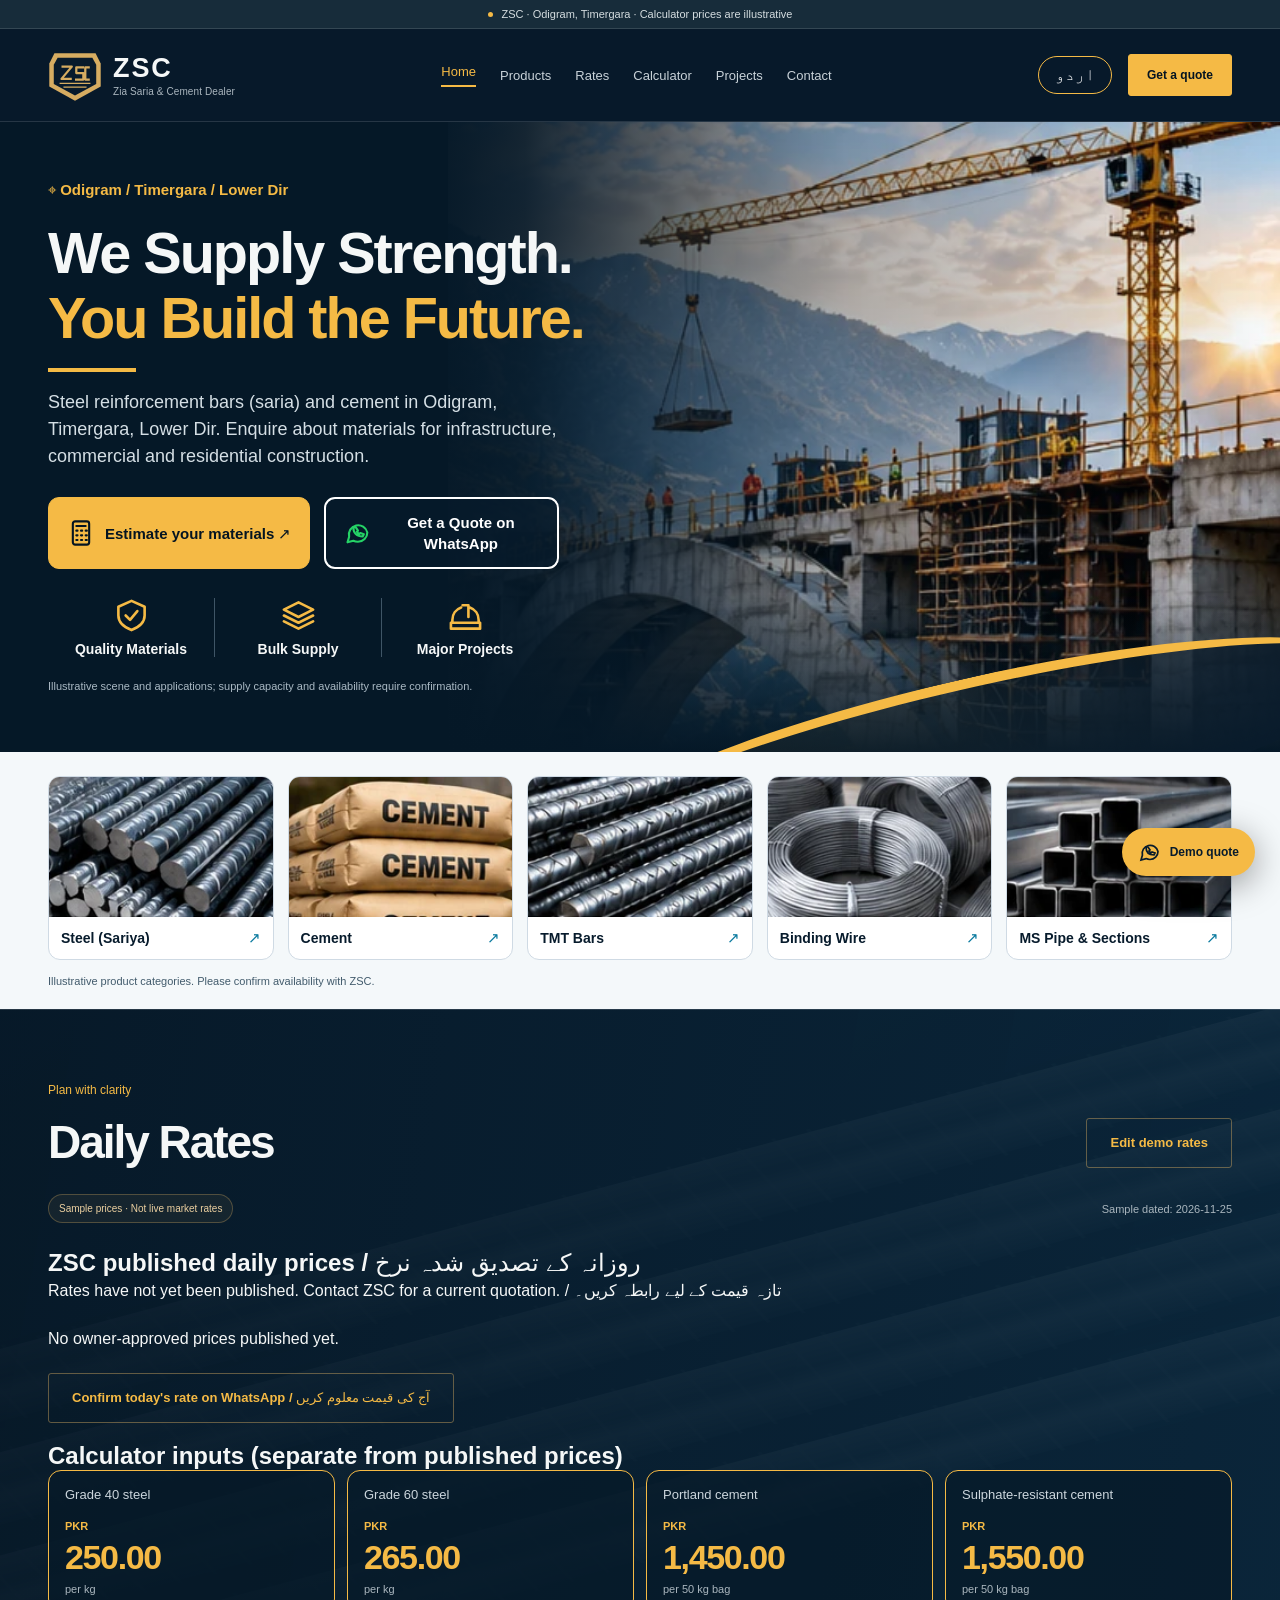
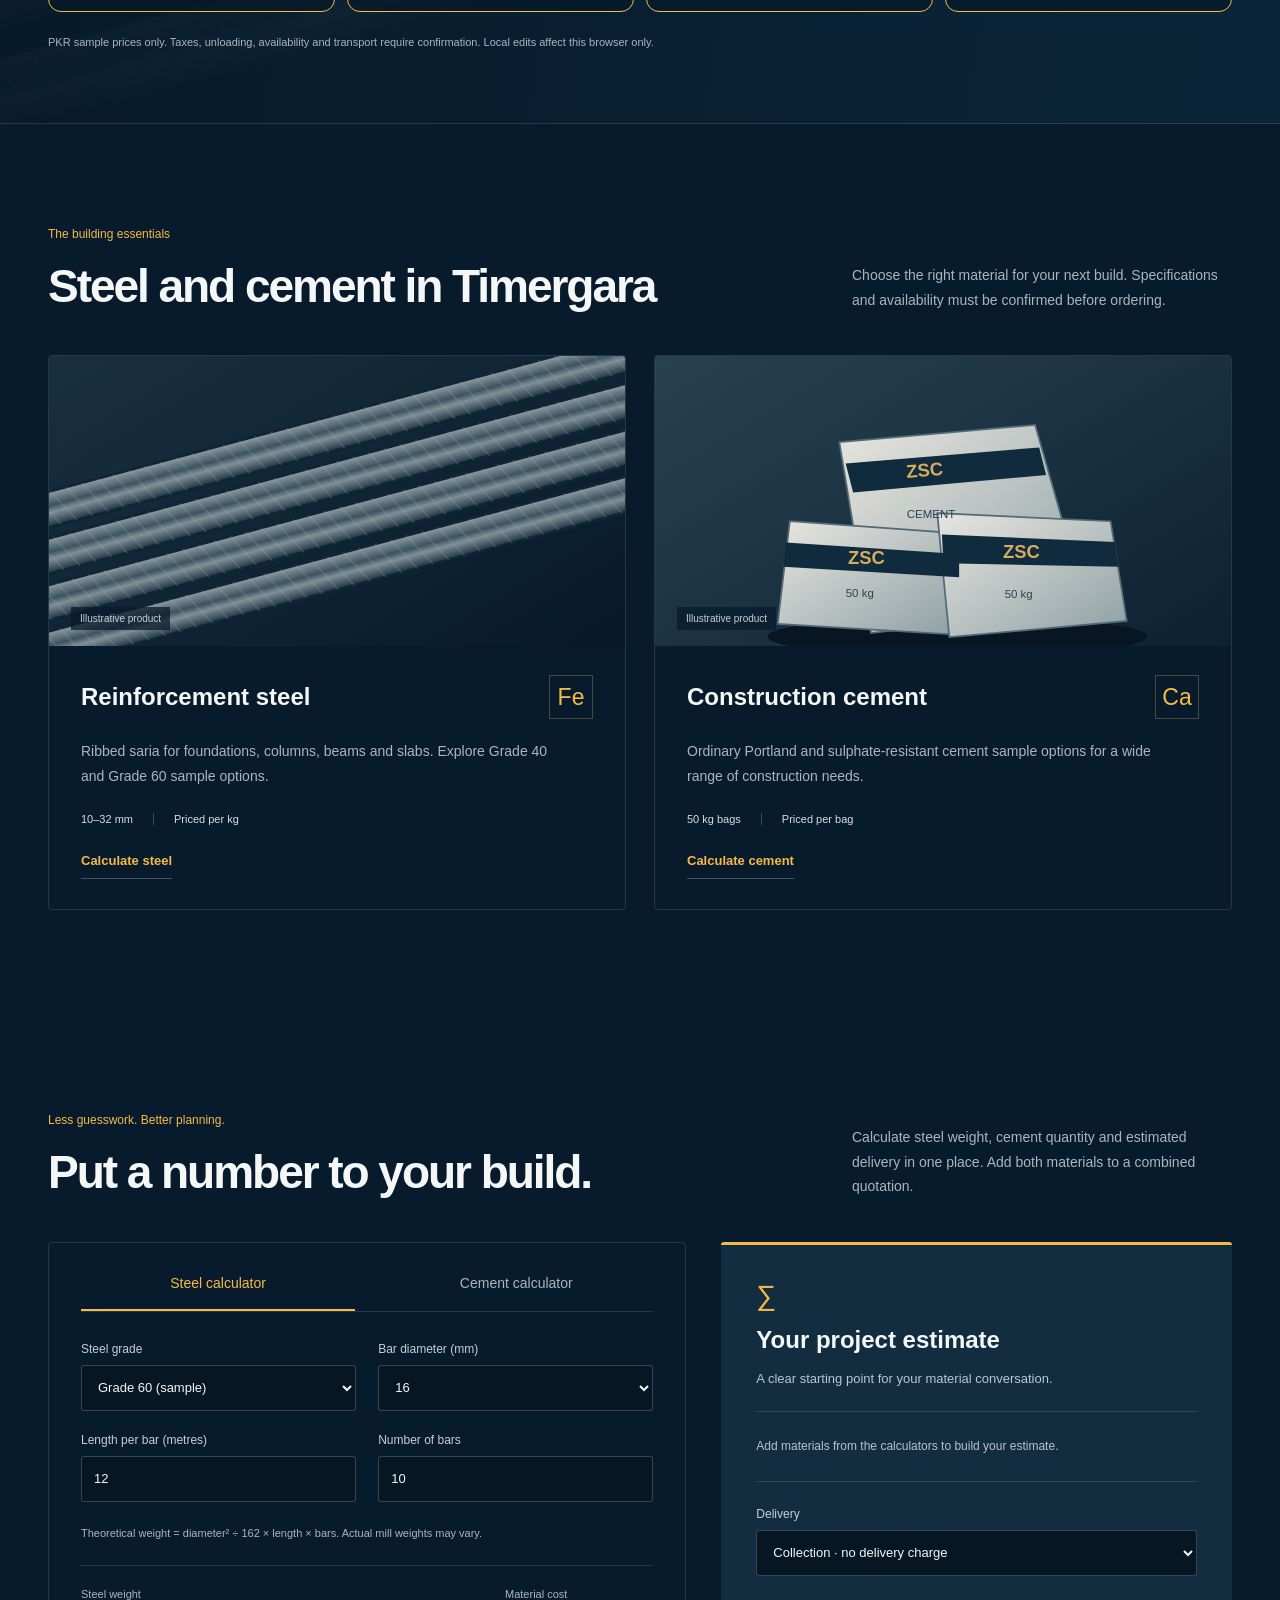
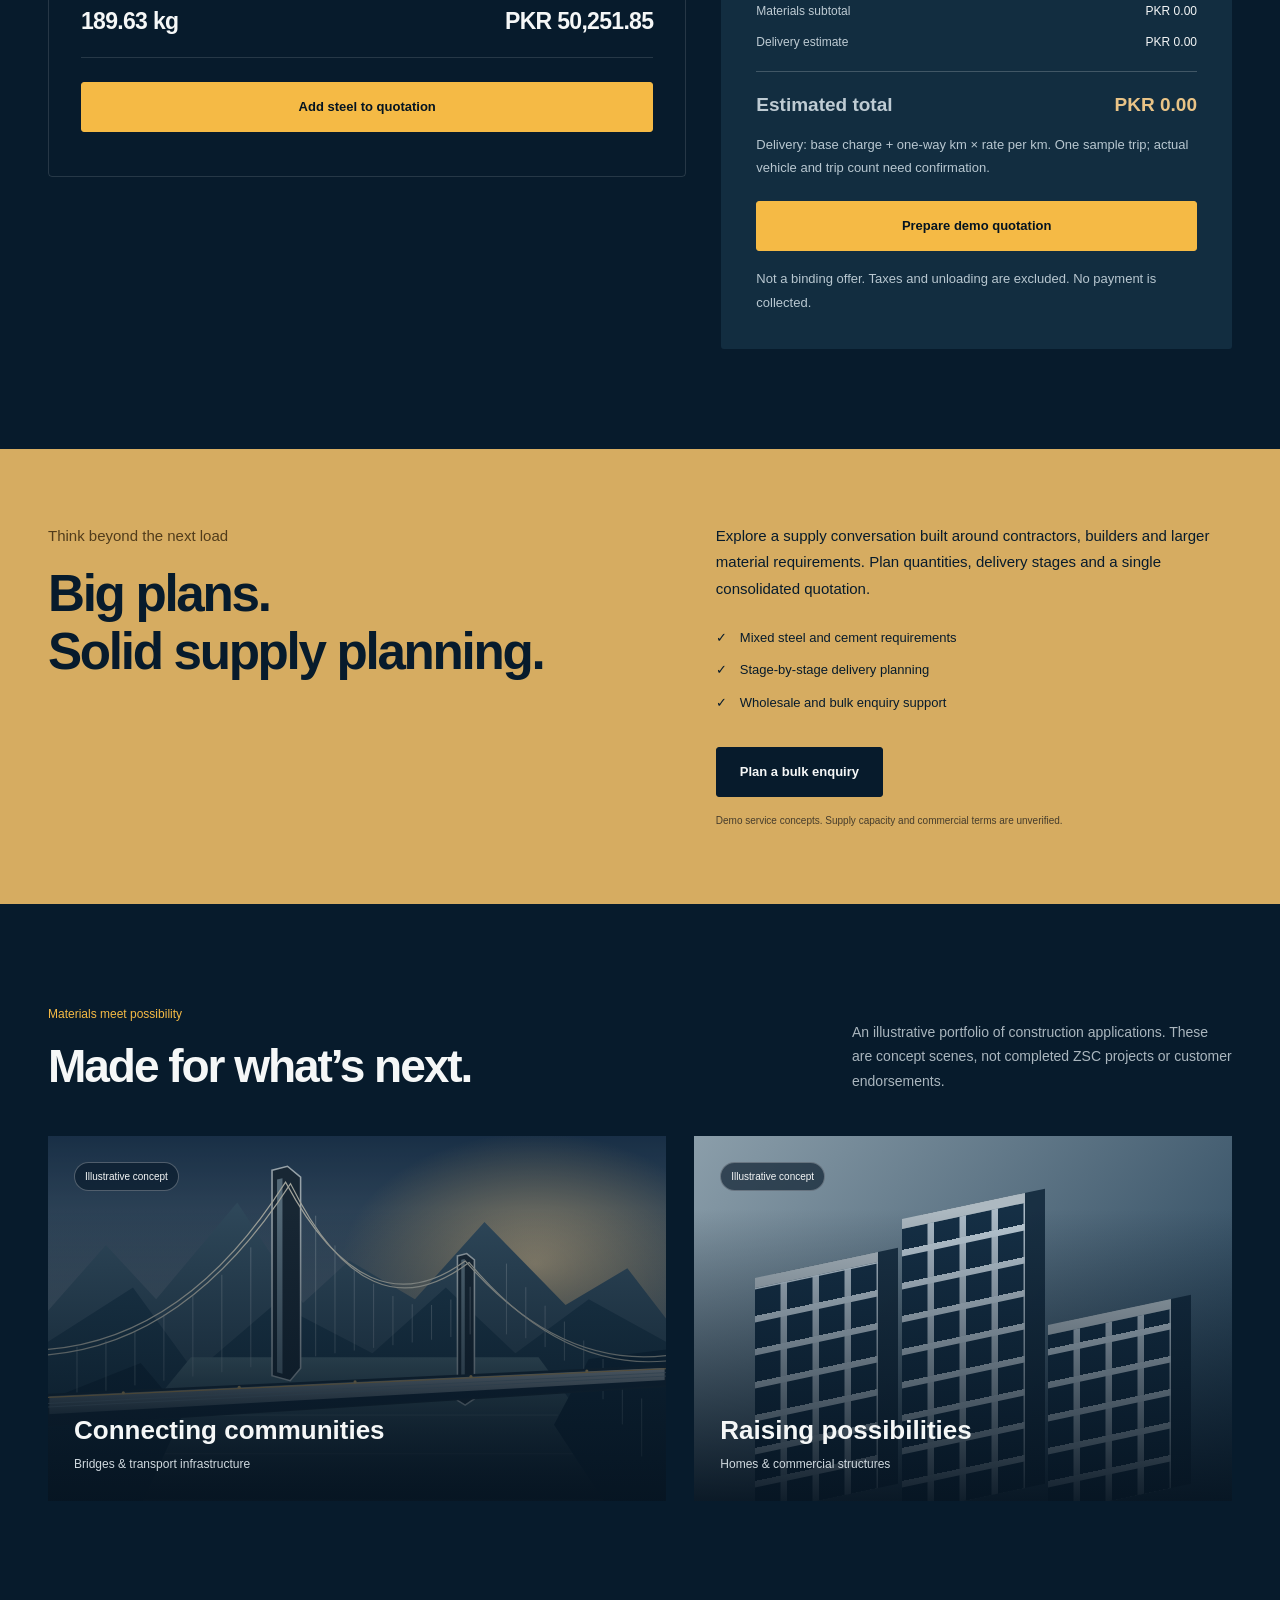
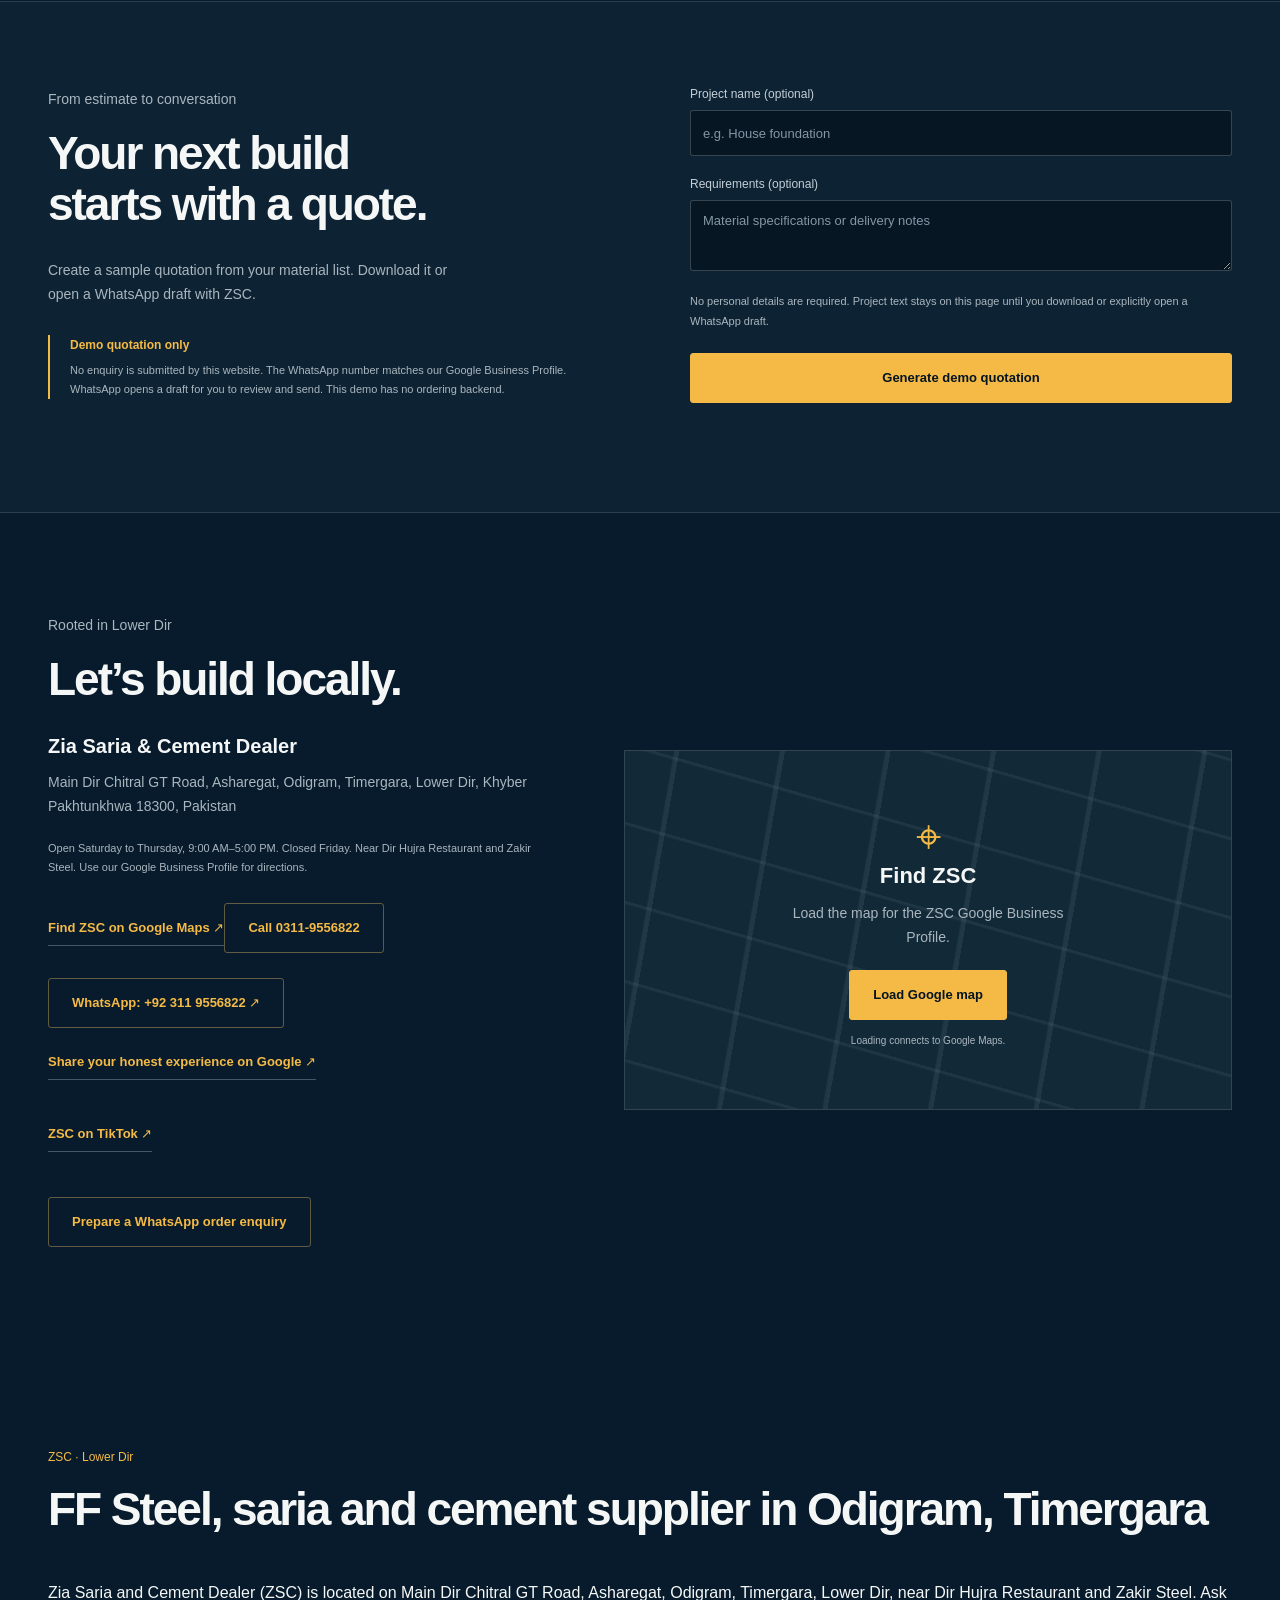
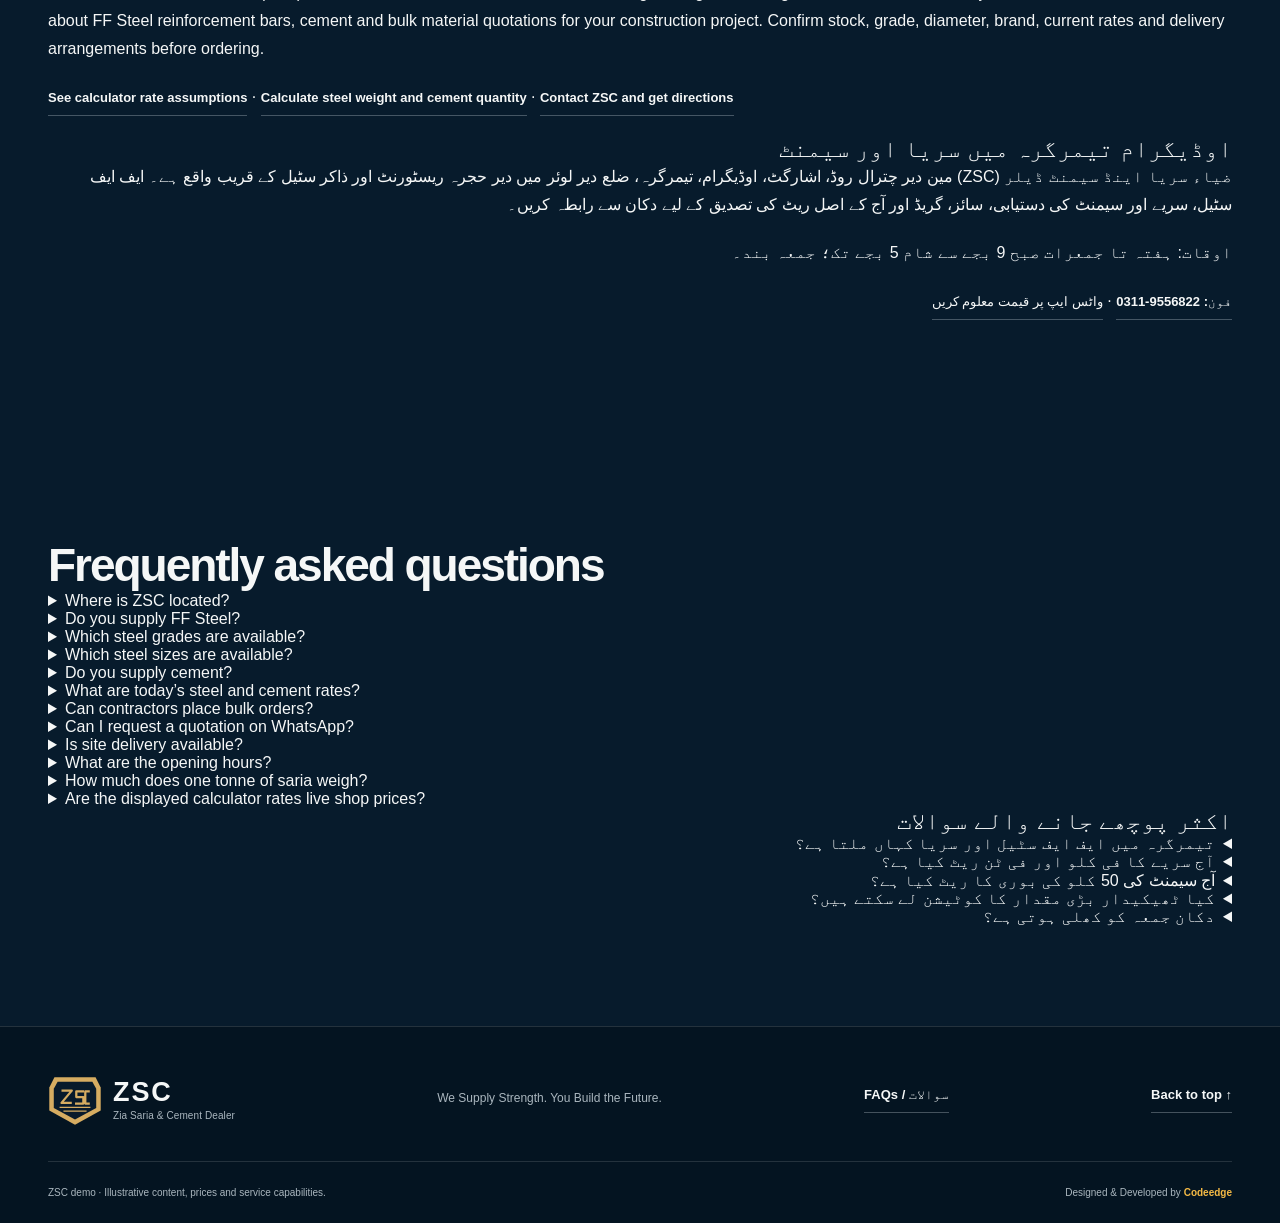
==== commit 96bc1148: "Add dated public rate board and separate calculator inputs" ====
--- a/index.html
+++ b/index.html
@@ -14,7 +14,7 @@
   <meta property="og:url" content="https://sohail654312-gif.github.io/zsc-demo/">
   <meta property="og:image" content="https://sohail654312-gif.github.io/zsc-demo/assets/social.png"><meta property="og:image:width" content="1200"><meta property="og:image:height" content="630"><meta property="og:image:alt" content="ZSC steel and cement supplier in Timergara; illustrative mountain bridge">
   <meta name="twitter:card" content="summary_large_image"><meta name="twitter:title" content="ZSC — Zia Saria & Cement Dealer"><meta name="twitter:description" content="Steel reinforcement bars, saria and cement enquiries in Odigram, Timergara, Lower Dir."><meta name="twitter:image" content="https://sohail654312-gif.github.io/zsc-demo/assets/social.png">
-  <link rel="icon" type="image/svg+xml" href="assets/logo.svg"><link rel="stylesheet" href="assets/style.css?v=approved-infra-1"><script src="assets/app.js?v=local-seo-20261126-2" defer></script>
+  <link rel="icon" type="image/svg+xml" href="assets/logo.svg"><link rel="stylesheet" href="assets/style.css?v=approved-infra-1"><script src="assets/daily-prices.js?v=1" defer></script><script src="assets/app.js?v=daily-prices-1" defer></script>
   <script type="application/ld+json">{"@context":"https://schema.org","@type":"LocalBusiness","name":"Zia Saria and Cement Dealer","url":"https://sohail654312-gif.github.io/zsc-demo/","logo":"https://sohail654312-gif.github.io/zsc-demo/assets/logo.svg","description":"Zia Saria and Cement Dealer in Odigram, Timergara, supplies FF Steel reinforcement bars, saria and cement. Contact ZSC for availability and current rates.","address":{"@type":"PostalAddress","streetAddress":"Main Dir Chitral GT Road, Asharegat, Odigram","addressLocality":"Timergara","addressRegion":"Khyber Pakhtunkhwa","addressCountry":"PK","postalCode":"18300"},"knowsLanguage":["en","ur"],"currenciesAccepted":"PKR","telephone":"+923119556822","alternateName":["ZSC","ضیاء سریا اینڈ سیمنٹ ڈیلر"],"@id":"https://sohail654312-gif.github.io/zsc-demo/#business","openingHoursSpecification":[{"@type":"OpeningHoursSpecification","dayOfWeek":["Saturday","Sunday","Monday","Tuesday","Wednesday","Thursday"],"opens":"09:00","closes":"17:00"}],"sameAs":["https://www.tiktok.com/@ziaulhaqsteelmill"],"hasMap":"https://www.google.com/maps?cid=229236309418202755"}</script>
 </head>
 <body>
@@ -35,7 +35,16 @@
   <section class="rate-section" id="rates"><div class="container">
     <div class="section-heading"><div><p class="eyebrow" data-i18n="ratesLabel">Plan with clarity</p><h2 data-i18n="ratesTitle">Daily Rates</h2></div><button class="button outline" id="edit-rates" data-i18n="editRates">Edit demo rates</button></div>
     <div class="rate-meta"><span class="pill" data-i18n="samplePrices">Sample prices · Not live market rates</span><span id="rates-date"></span></div>
-    <div class="rate-board" id="rate-board" aria-live="polite"></div>
+    <div id="public-rates" aria-labelledby="public-rates-title">
+<h3 id="public-rates-title">ZSC published daily prices / روزانہ کے تصدیق شدہ نرخ</h3>
+<p id="public-rates-status" role="status">Rates have not yet been published. Contact ZSC for a current quotation. / تازہ قیمت کے لیے رابطہ کریں۔</p>
+<!-- DAILY_PRICE_SNAPSHOT_START -->
+<div id="public-rates-snapshot"><p>No owner-approved prices published yet.</p></div>
+<!-- DAILY_PRICE_SNAPSHOT_END -->
+<p><a class="button outline" href="https://wa.me/923119556822?text=Please%20confirm%20today%27s%20steel%20and%20cement%20prices" target="_blank" rel="noopener noreferrer">Confirm today's rate on WhatsApp / آج کی قیمت معلوم کریں</a></p>
+</div>
+<h3 data-i18n="calculatorRatesHeading">Calculator inputs (separate from published prices)</h3>
+<div class="rate-board" id="rate-board" aria-live="polite"></div>
     <p class="fine" data-i18n="rateNote">PKR sample prices only. Taxes, unloading, availability and transport require confirmation. Local edits affect this browser only.</p>
   </div></section>
   <section class="section container" id="products">
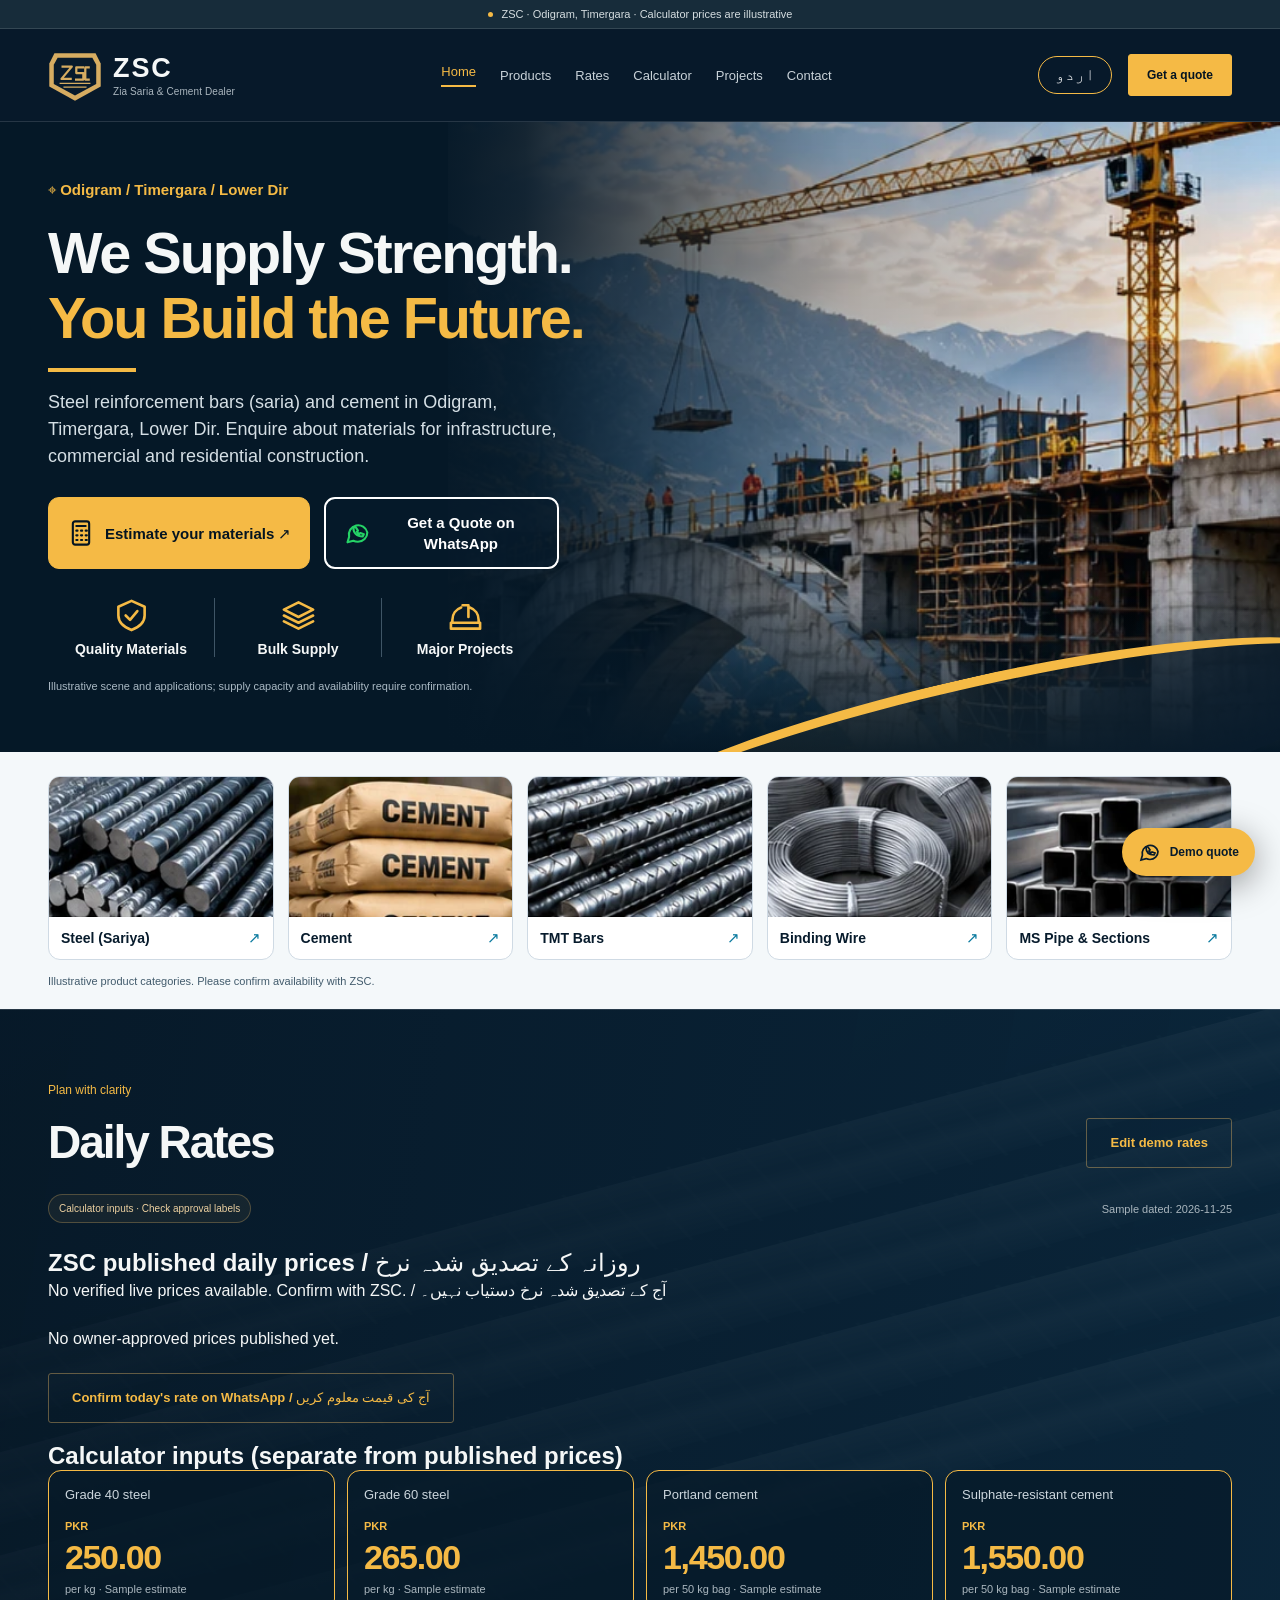
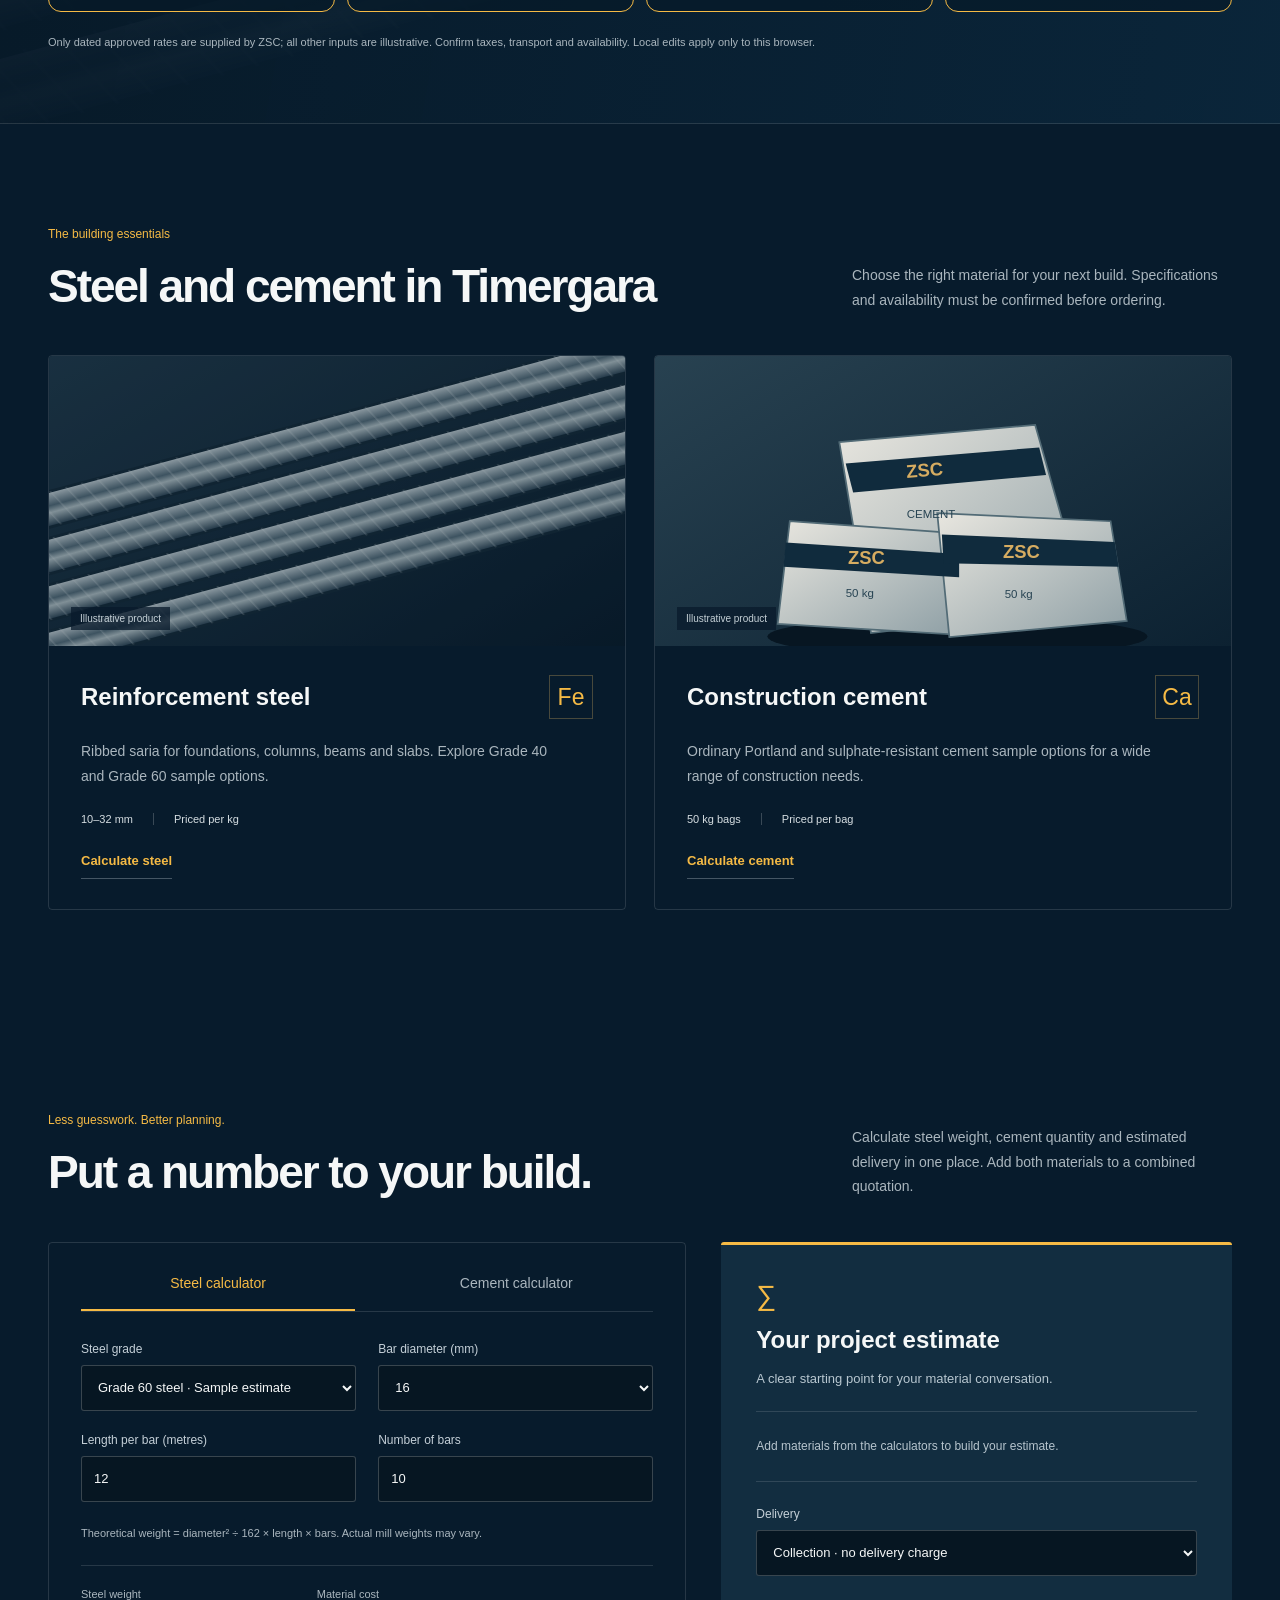
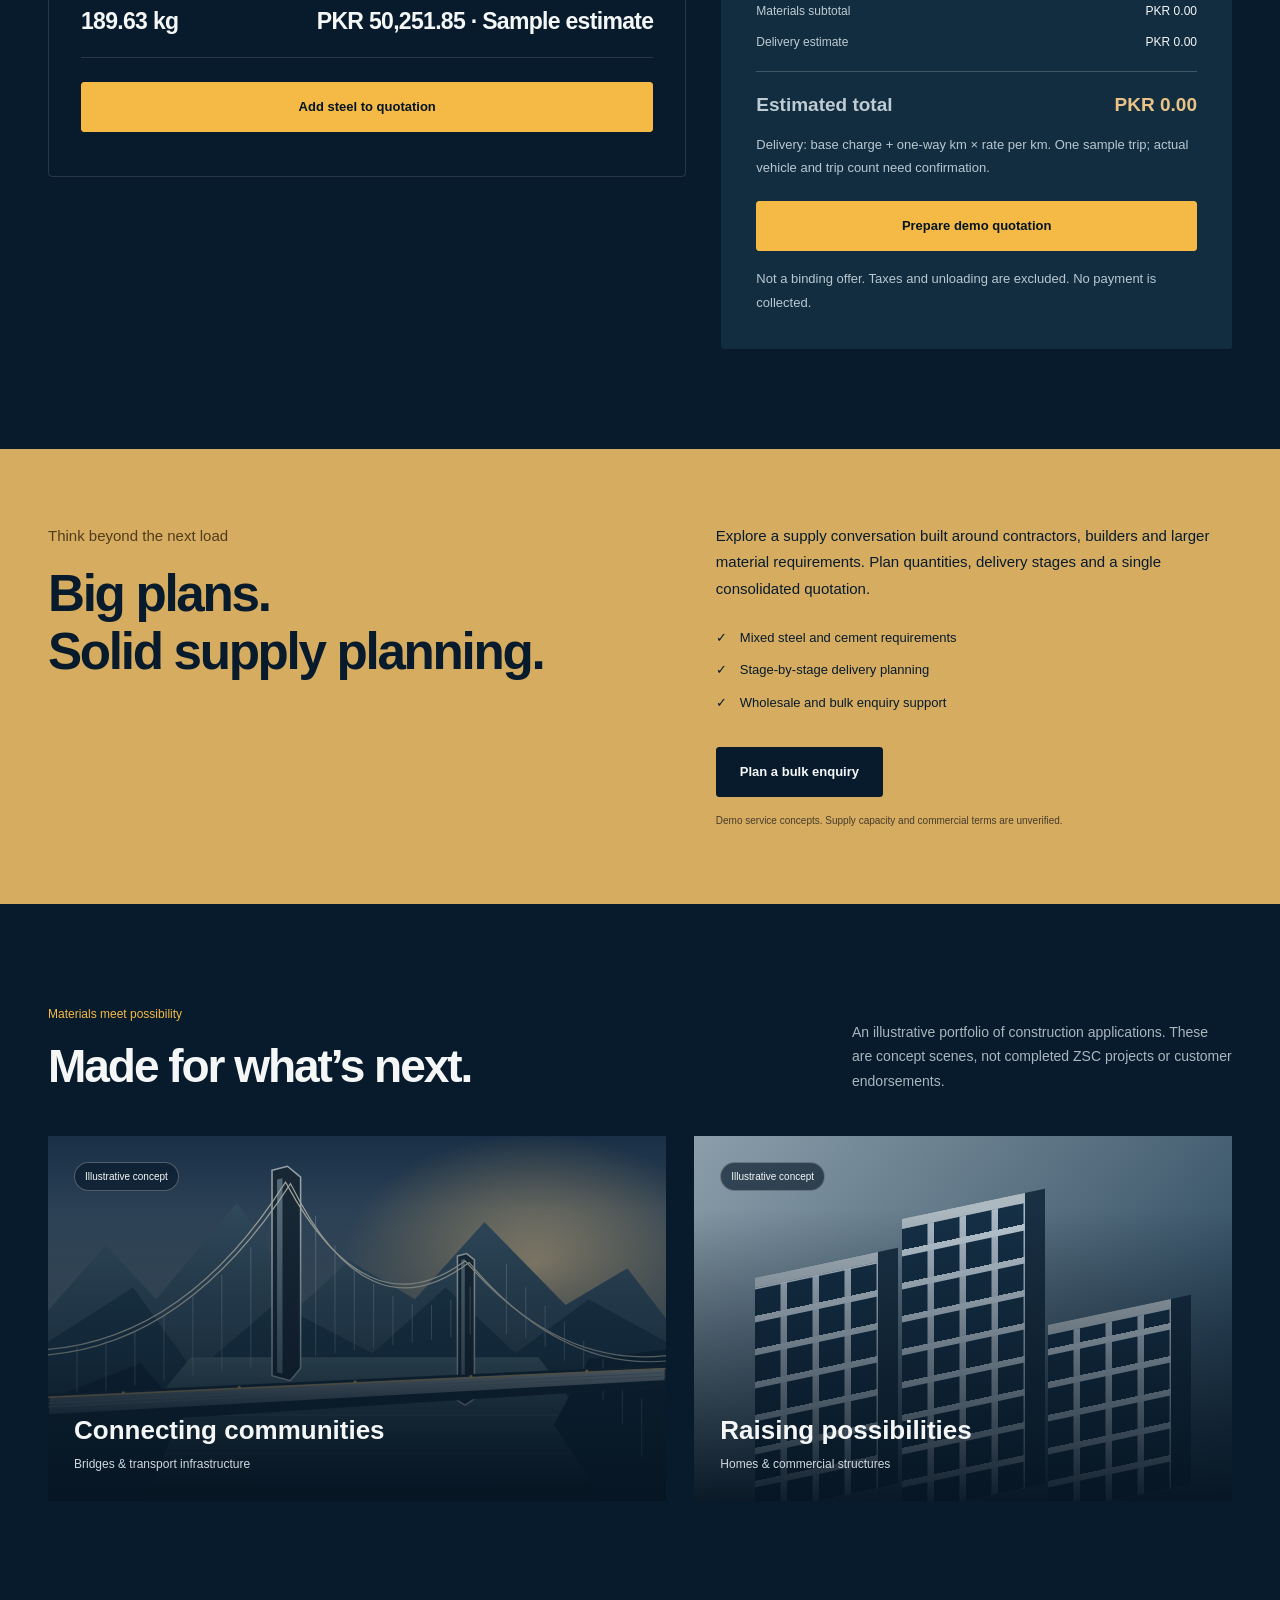
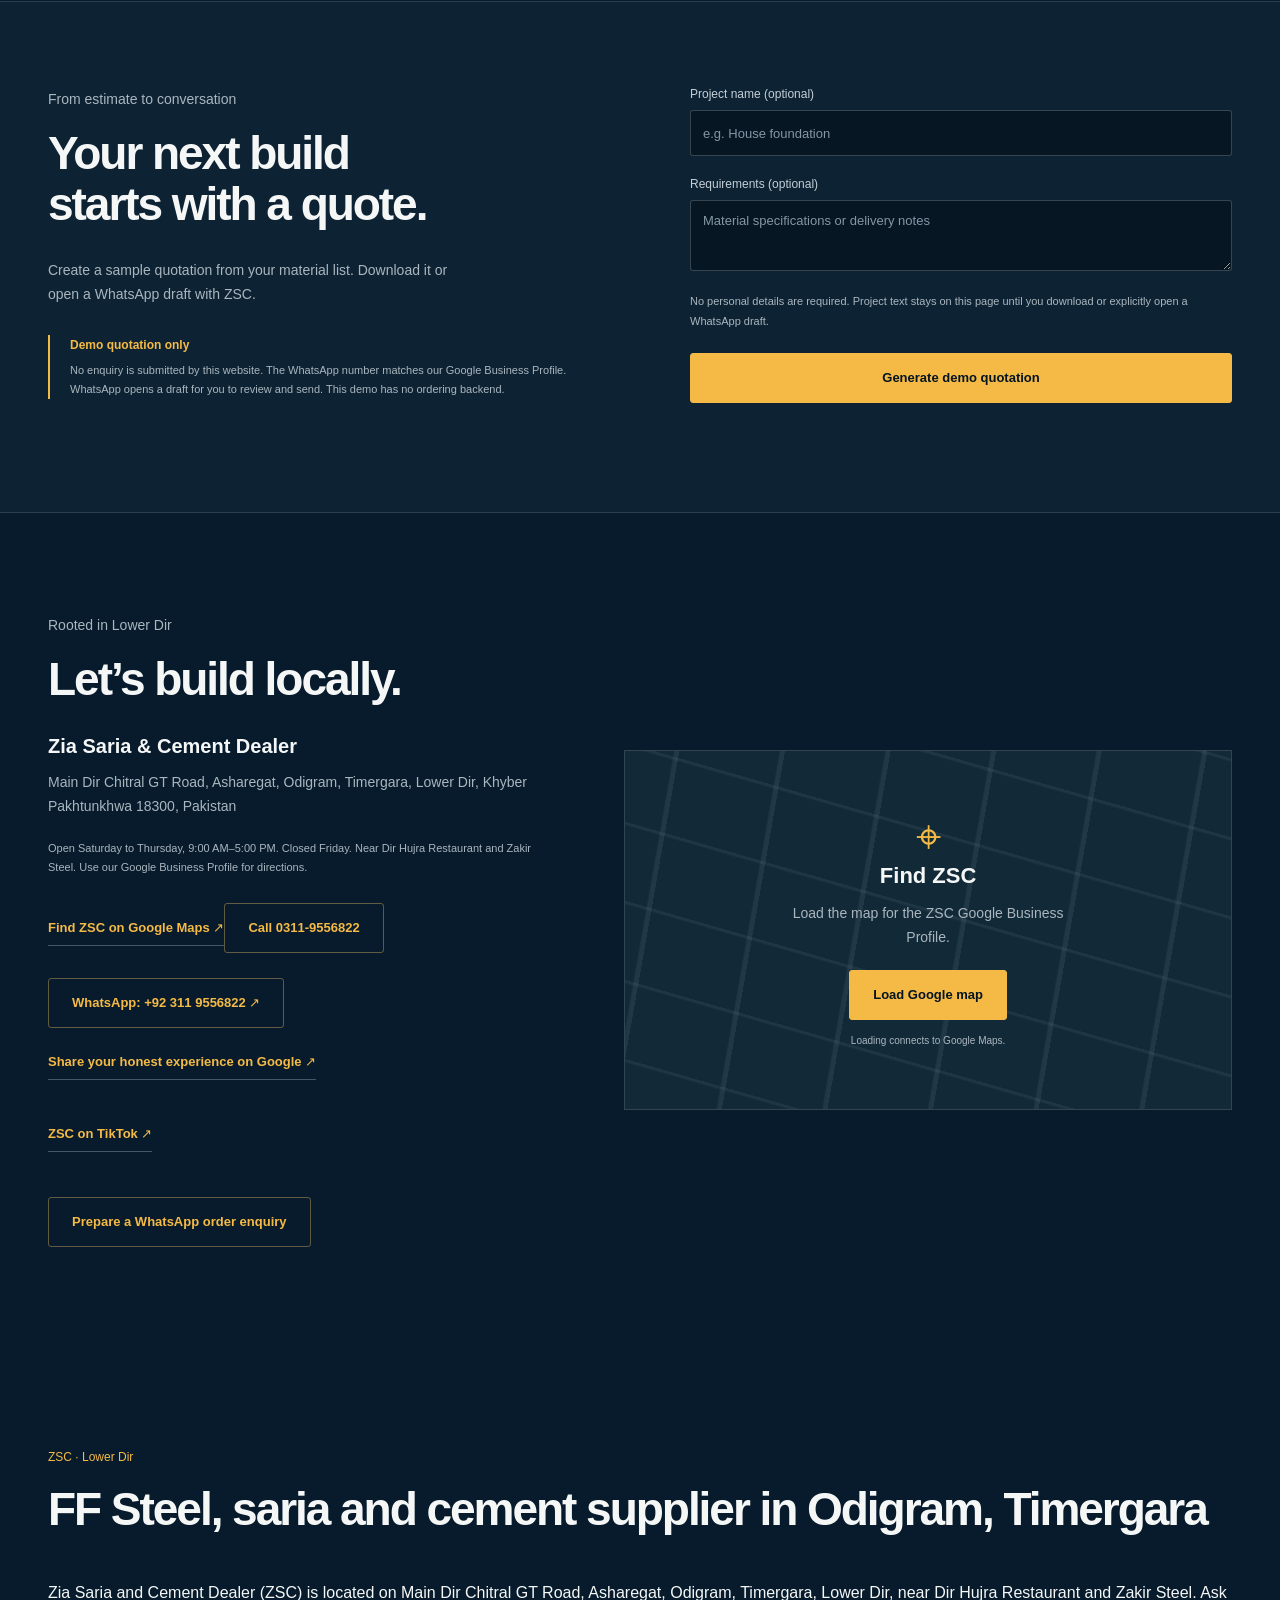
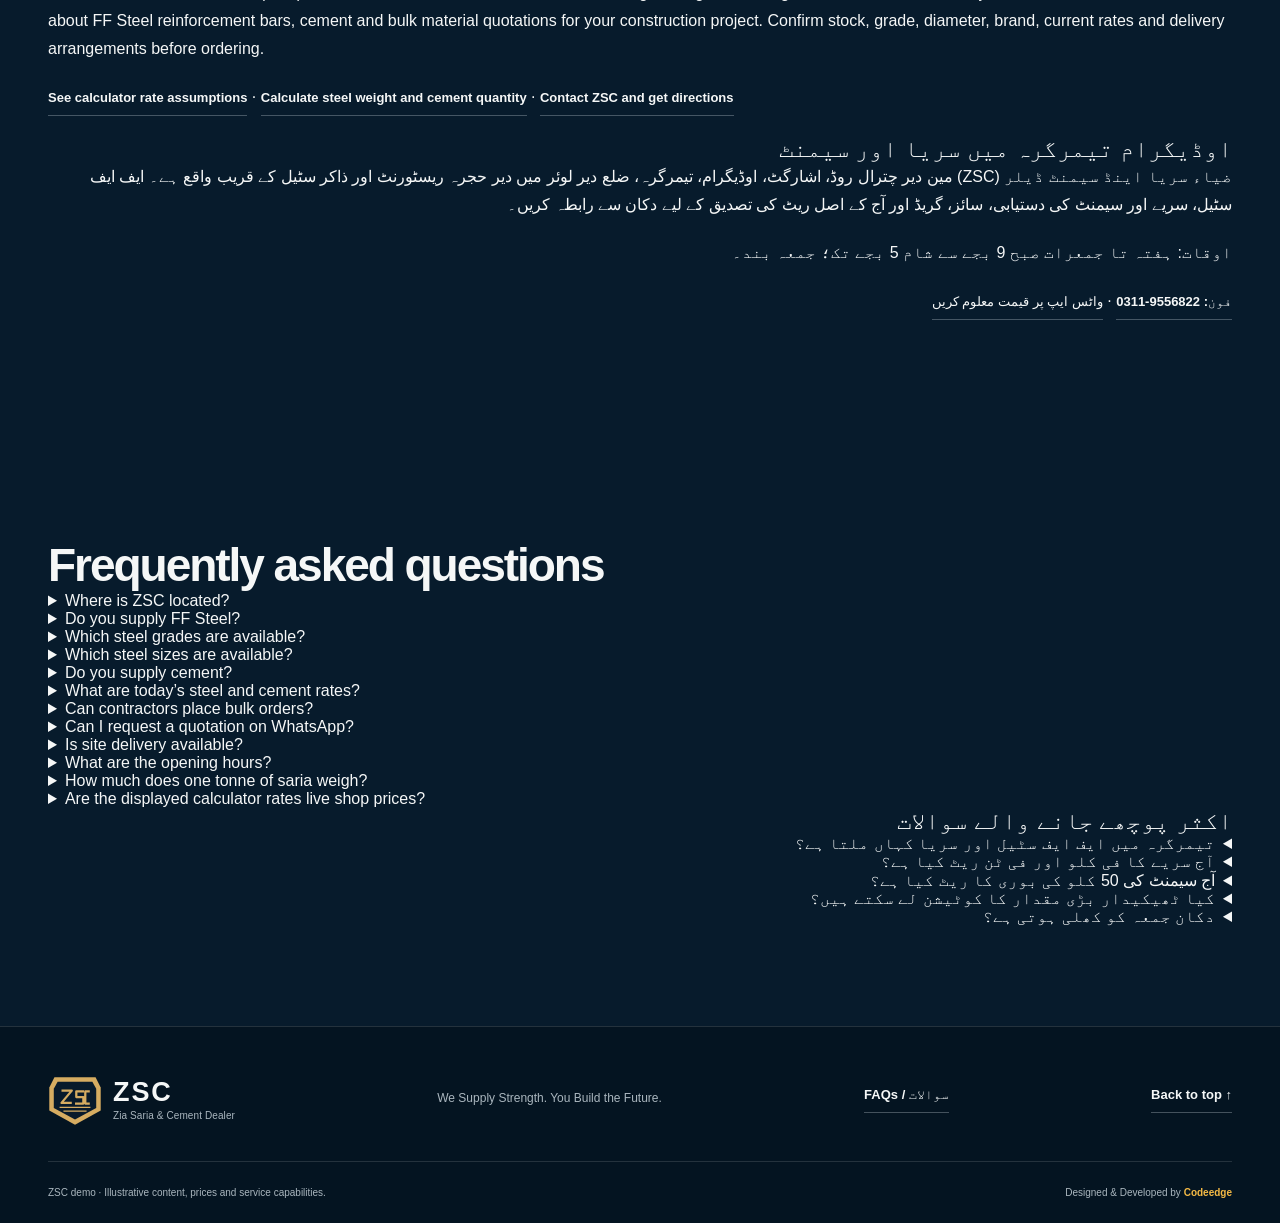
==== commit 3b9ac495: "Clarify dated price snapshots and calculator FAQs for crawlable content" ====
--- a/index.html
+++ b/index.html
@@ -34,10 +34,10 @@
 <section class="approved-catalogue" aria-label="Material categories"><div class="container design-tiles"><a class="design-tile" href="#products" ><img src="assets/steel-photo.webp" onerror="this.onerror=null;this.src='assets/materials.svg'" alt="" loading="lazy" width="210" height="124"><span><b data-i18n="tileSteel">Steel (Sariya)</b><span aria-hidden="true">↗</span></span></a><a class="design-tile" href="#products" ><img src="assets/cement-photo.webp" onerror="this.onerror=null;this.src='assets/cement.svg'" alt="" loading="lazy" width="210" height="124"><span><b data-i18n="tileCement">Cement</b><span aria-hidden="true">↗</span></span></a><a class="design-tile" href="#products" ><img src="assets/tmt-photo.webp" onerror="this.onerror=null;this.src='assets/materials.svg'" alt="" loading="lazy" width="210" height="124"><span><b data-i18n="tileTmt">TMT Bars</b><span aria-hidden="true">↗</span></span></a><a class="design-tile" href="https://wa.me/923119556822?text=Hello%20ZSC%2C%20please%20confirm%20availability%20of%20Binding%20Wire" target="_blank" rel="noopener noreferrer"><img src="assets/wire-photo.webp" onerror="this.onerror=null;this.src='assets/materials.svg'" alt="" loading="lazy" width="210" height="124"><span><b data-i18n="tileWire">Binding Wire</b><span aria-hidden="true">↗</span></span></a><a class="design-tile" href="https://wa.me/923119556822?text=Hello%20ZSC%2C%20please%20confirm%20availability%20of%20MS%20Pipe%20%26%20Sections" target="_blank" rel="noopener noreferrer"><img src="assets/pipe-photo.webp" onerror="this.onerror=null;this.src='assets/materials.svg'" alt="" loading="lazy" width="210" height="124"><span><b data-i18n="tilePipe">MS Pipe &amp; Sections</b><span aria-hidden="true">↗</span></span></a></div><p class="container catalogue-note" data-i18n="tileNote">Illustrative product categories. Please confirm availability with ZSC.</p></section>
   <section class="rate-section" id="rates"><div class="container">
     <div class="section-heading"><div><p class="eyebrow" data-i18n="ratesLabel">Plan with clarity</p><h2 data-i18n="ratesTitle">Daily Rates</h2></div><button class="button outline" id="edit-rates" data-i18n="editRates">Edit demo rates</button></div>
-    <div class="rate-meta"><span class="pill" data-i18n="samplePrices">Sample prices · Not live market rates</span><span id="rates-date"></span></div>
+    <div class="rate-meta"><span class="pill" data-i18n="samplePrices">Calculator inputs · Check approval labels</span><span id="rates-date"></span></div>
     <div id="public-rates" aria-labelledby="public-rates-title">
 <h3 id="public-rates-title">ZSC published daily prices / روزانہ کے تصدیق شدہ نرخ</h3>
-<p id="public-rates-status" role="status">Rates have not yet been published. Contact ZSC for a current quotation. / تازہ قیمت کے لیے رابطہ کریں۔</p>
+<p id="public-rates-status" role="status">See the dated price snapshot below. Confirm current rates with ZSC. / تازہ قیمت کے لیے رابطہ کریں۔</p>
 <!-- DAILY_PRICE_SNAPSHOT_START -->
 <div id="public-rates-snapshot"><p>No owner-approved prices published yet.</p></div>
 <!-- DAILY_PRICE_SNAPSHOT_END -->
@@ -78,9 +78,9 @@
 <p><a class="text-link" href="#rates">See calculator rate assumptions</a> · <a class="text-link" href="#estimate">Calculate steel weight and cement quantity</a> · <a class="text-link" href="#visit">Contact ZSC and get directions</a></p>
 <div lang="ur" dir="rtl"><h3>اوڈیگرام تیمرگرہ میں سریا اور سیمنٹ</h3><p>ضیاء سریا اینڈ سیمنٹ ڈیلر (ZSC) مین دیر چترال روڈ، اشارگٹ، اوڈیگرام، تیمرگرہ، ضلع دیر لوئر میں دیر حجرہ ریسٹورنٹ اور ذاکر سٹیل کے قریب واقع ہے۔ ایف ایف سٹیل، سریے اور سیمنٹ کی دستیابی، سائز، گریڈ اور آج کے اصل ریٹ کی تصدیق کے لیے دکان سے رابطہ کریں۔</p><p>اوقات: ہفتہ تا جمعرات صبح 9 بجے سے شام 5 بجے تک؛ جمعہ بند۔</p><p><a class="text-link" href="tel:+923119556822">فون: <bdi>0311-9556822</bdi></a> · <a class="text-link" href="https://wa.me/923119556822" target="_blank" rel="noopener noreferrer">واٹس ایپ پر قیمت معلوم کریں</a></p></div>
 </section>
-<section class="section container" id="faq" lang="en" dir="ltr"><h2>Frequently asked questions</h2><details><summary>Where is ZSC located?</summary><p>Main Dir Chitral GT Road, Asharegat, Odigram, Timergara, Lower Dir. Use our Google Maps business listing above for directions.</p></details><details><summary>Do you supply FF Steel?</summary><p>ZSC supplies FF Steel reinforcement bars. Ask about the specification you need.</p></details><details><summary>Which steel grades are available?</summary><p>Contact ZSC to confirm grade availability for your order.</p></details><details><summary>Which steel sizes are available?</summary><p>Send your required diameters and quantities to confirm availability.</p></details><details><summary>Do you supply cement?</summary><p>Yes. Ask ZSC about current cement availability.</p></details><details><summary>What are today’s steel and cement rates?</summary><p>Request a current quotation. The calculator uses sample rates.</p></details><details><summary>Can contractors place bulk orders?</summary><p>Contractors can request bulk quotations by sharing quantities and specifications.</p></details><details><summary>Can I request a quotation on WhatsApp?</summary><p>Yes. Use the WhatsApp link above and include your material requirements.</p></details><details><summary>Is site delivery available?</summary><p>Ask about availability for your site and order.</p></details><details><summary>What are the opening hours?</summary><p>Saturday to Thursday, 9:00 AM–5:00 PM. Closed Friday. Contact ZSC for special holiday hours.</p></details>
+<section class="section container" id="faq" lang="en" dir="ltr"><h2>Frequently asked questions</h2><details><summary>Where is ZSC located?</summary><p>Main Dir Chitral GT Road, Asharegat, Odigram, Timergara, Lower Dir. Use our Google Maps business listing above for directions.</p></details><details><summary>Do you supply FF Steel?</summary><p>ZSC supplies FF Steel reinforcement bars. Ask about the specification you need.</p></details><details><summary>Which steel grades are available?</summary><p>Contact ZSC to confirm grade availability for your order.</p></details><details><summary>Which steel sizes are available?</summary><p>Send your required diameters and quantities to confirm availability.</p></details><details><summary>Do you supply cement?</summary><p>Yes. Ask ZSC about current cement availability.</p></details><details><summary>What are today’s steel and cement rates?</summary><p>Request a current quotation. The calculator uses current approved mapped rates when available and clearly marked sample rates otherwise.</p></details><details><summary>Can contractors place bulk orders?</summary><p>Contractors can request bulk quotations by sharing quantities and specifications.</p></details><details><summary>Can I request a quotation on WhatsApp?</summary><p>Yes. Use the WhatsApp link above and include your material requirements.</p></details><details><summary>Is site delivery available?</summary><p>Ask about availability for your site and order.</p></details><details><summary>What are the opening hours?</summary><p>Saturday to Thursday, 9:00 AM–5:00 PM. Closed Friday. Contact ZSC for special holiday hours.</p></details>
 <details><summary>How much does one tonne of saria weigh?</summary><p>One metric tonne is 1,000 kilograms. The cost is the confirmed per-kilogram rate multiplied by 1,000, excluding any additional charges. <a href="#estimate">Use the material calculator</a> for a planning estimate.</p></details>
-<details><summary>Are the displayed calculator rates live shop prices?</summary><p>No. They are illustrative inputs, not a live dealer price list. Ask ZSC for a current quotation and confirm the material specification, availability and transport charges.</p></details>
+<details><summary>Are the displayed calculator rates live shop prices?</summary><p>Only inputs marked Approved and dated today are linked to the published shop rates; all other calculator inputs are illustrative. Ask ZSC for a current quotation and confirm the material specification, availability and transport charges.</p></details>
 <div lang="ur" dir="rtl"><h3>اکثر پوچھے جانے والے سوالات</h3>
 <details><summary>تیمرگرہ میں ایف ایف سٹیل اور سریا کہاں ملتا ہے؟</summary><p>ضیاء سریا اینڈ سیمنٹ ڈیلر اوڈیگرام، تیمرگرہ میں دیر حجرہ ریسٹورنٹ اور ذاکر سٹیل کے قریب واقع ہے۔ دستیابی کی تصدیق کے لیے دکان سے رابطہ کریں۔</p></details>
 <details><summary>آج سریے کا فی کلو اور فی ٹن ریٹ کیا ہے؟</summary><p>سریے کی حتمی قیمت گریڈ، سائز، برانڈ اور مارکیٹ کے لحاظ سے بدلتی ہے۔ ایک میٹرک ٹن 1000 کلوگرام ہے۔ آج کا اصل ریٹ فون یا واٹس ایپ پر معلوم کریں۔</p></details>
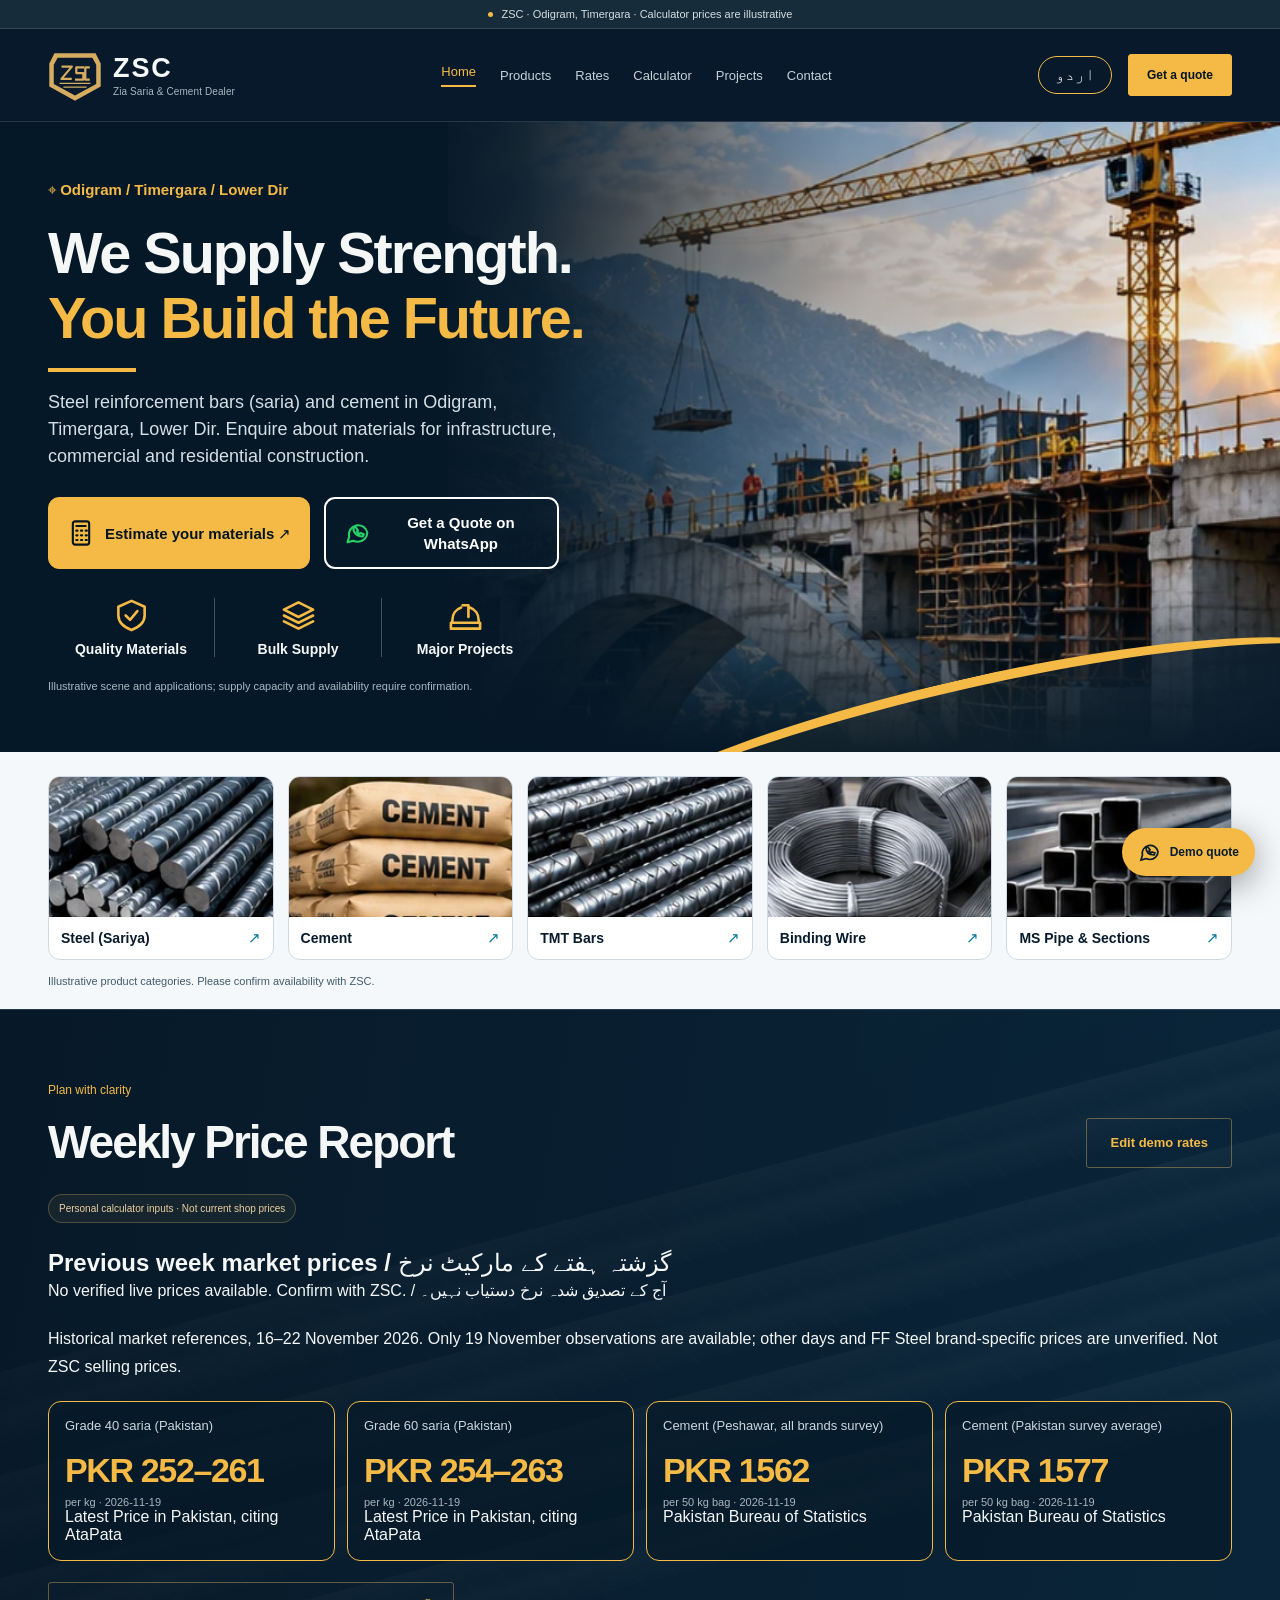
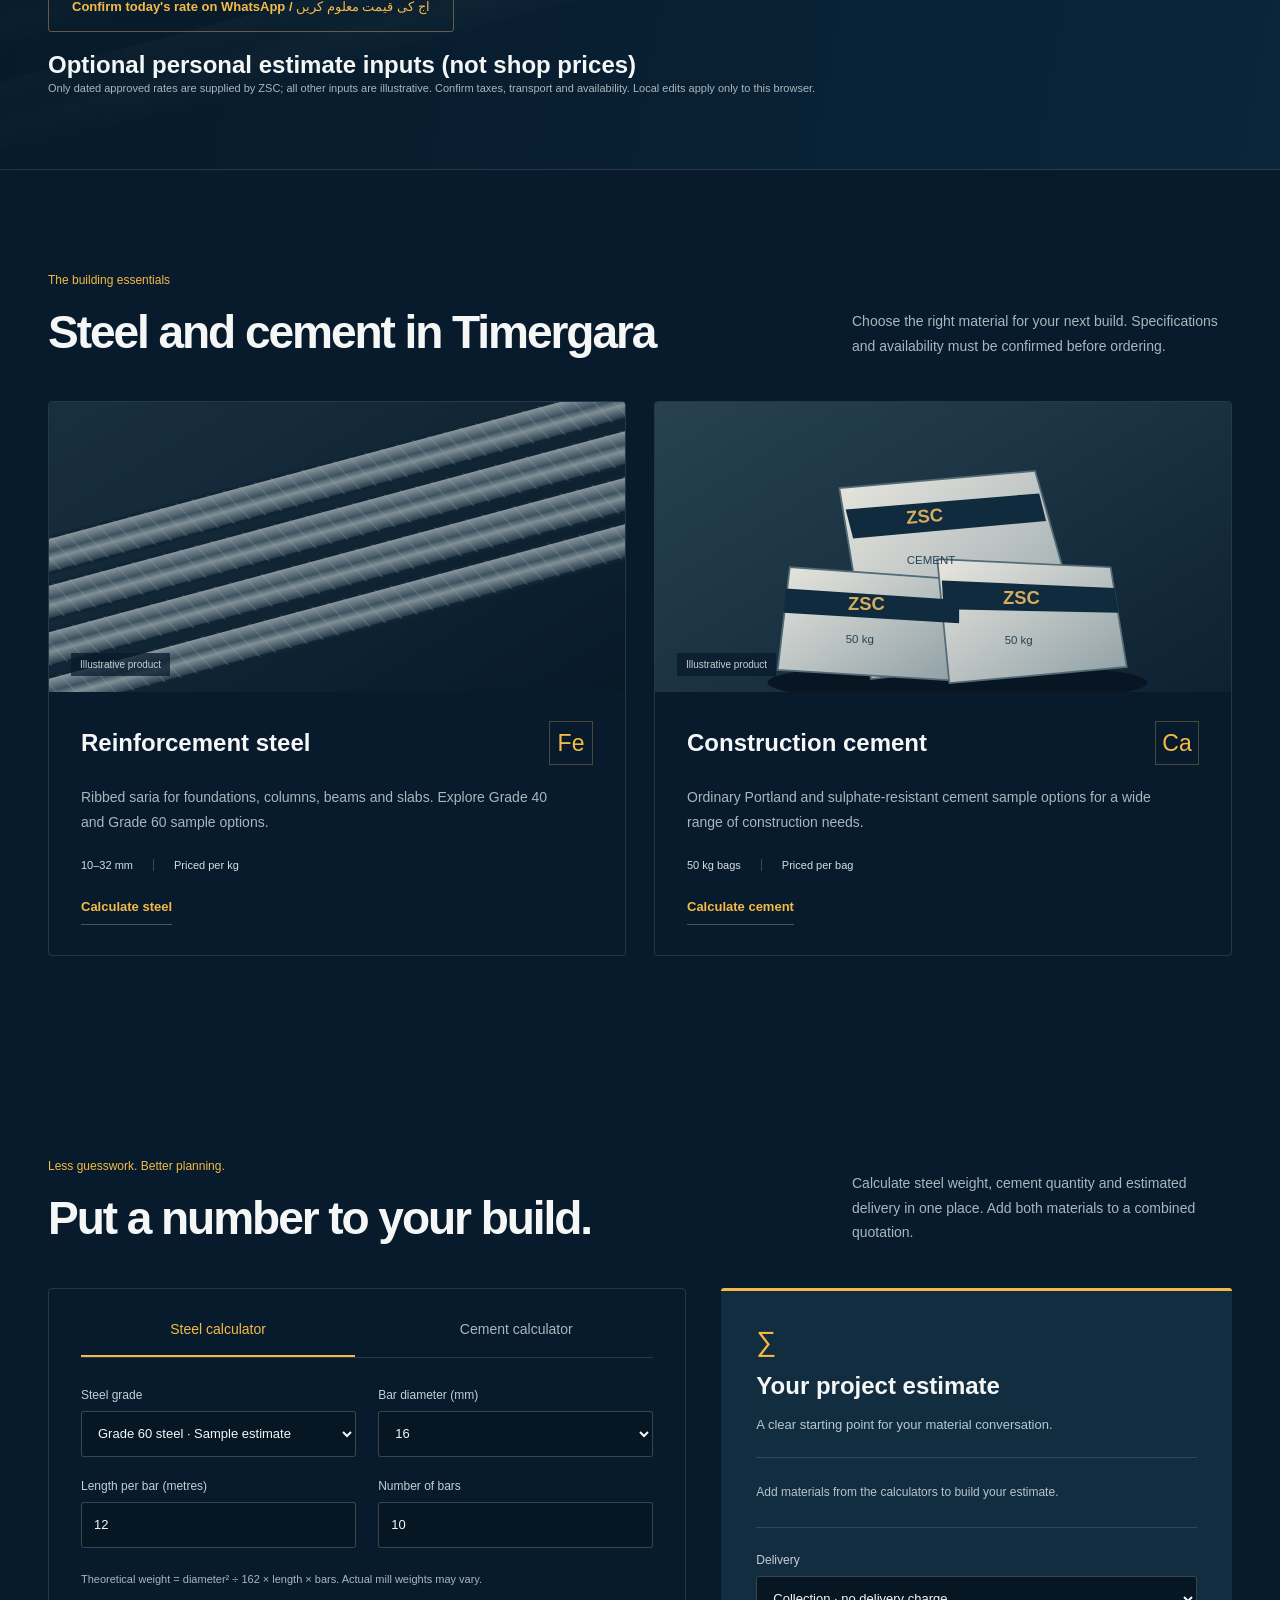
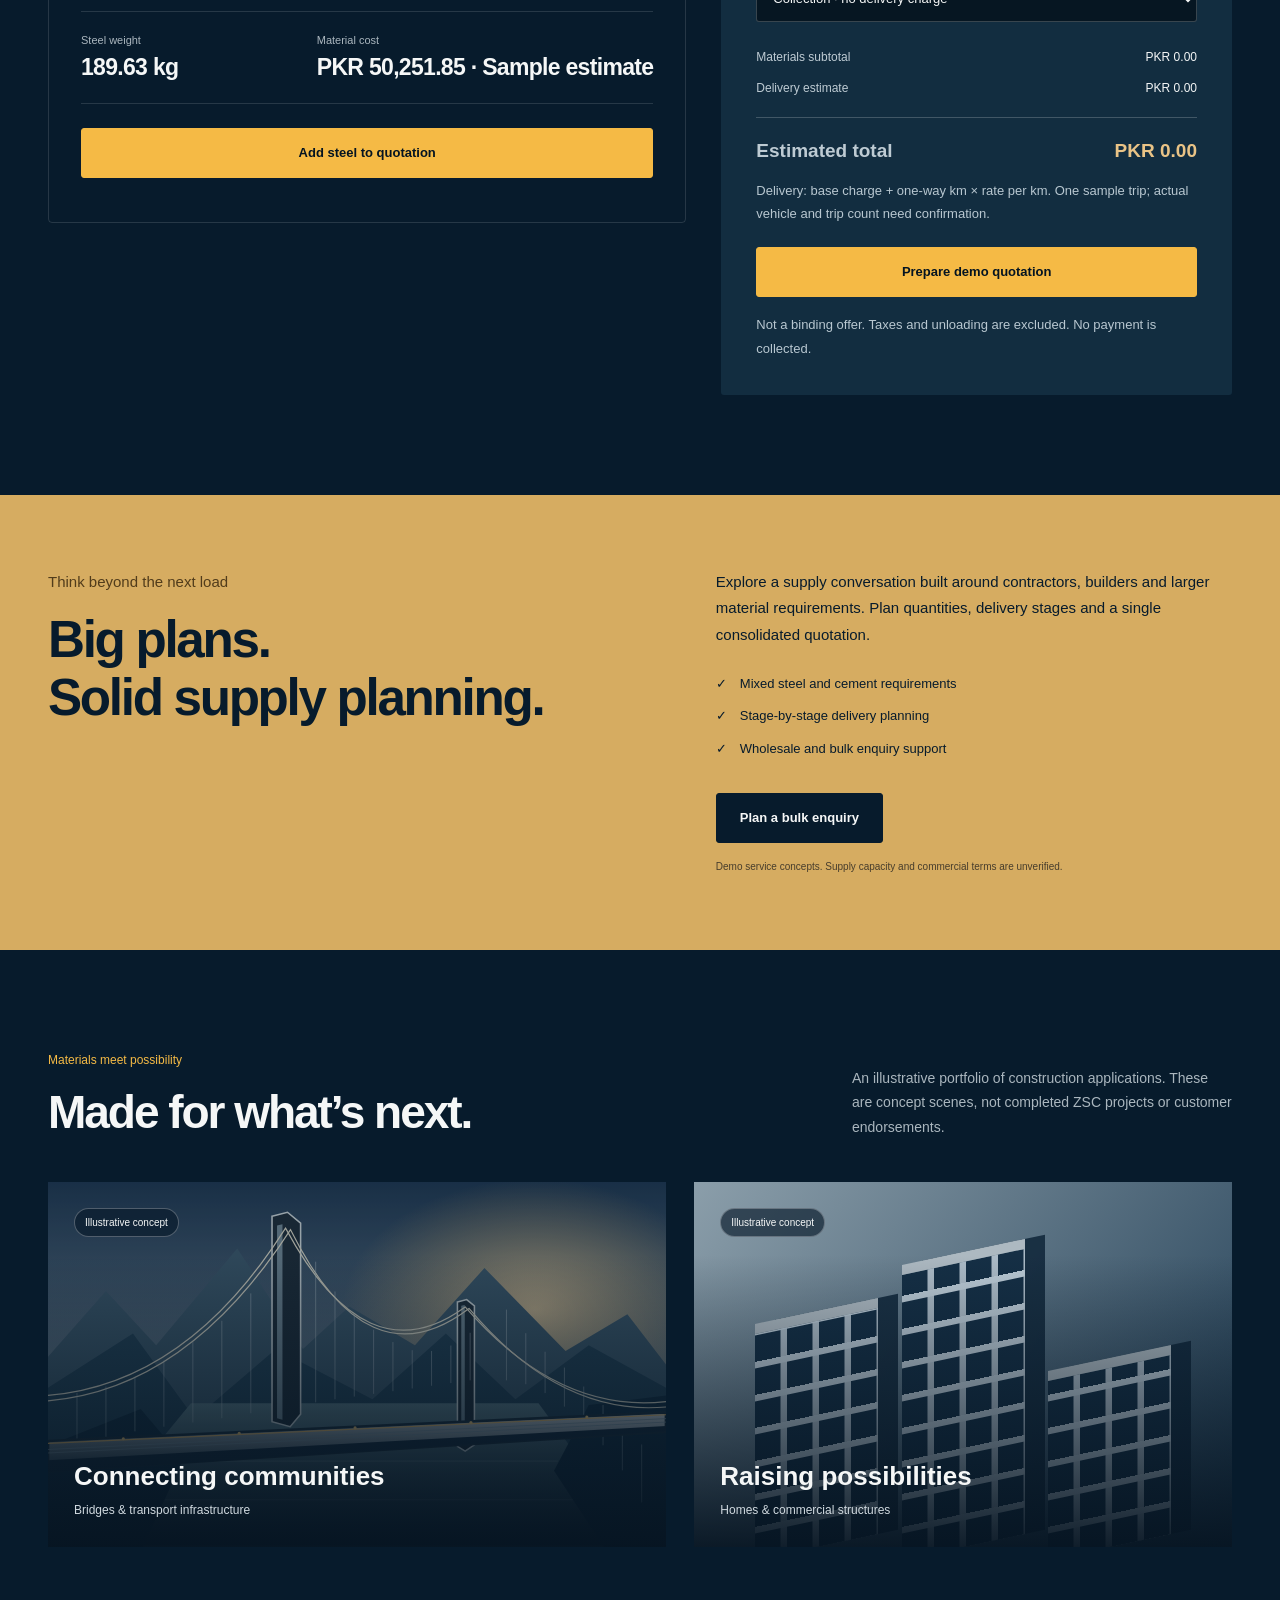
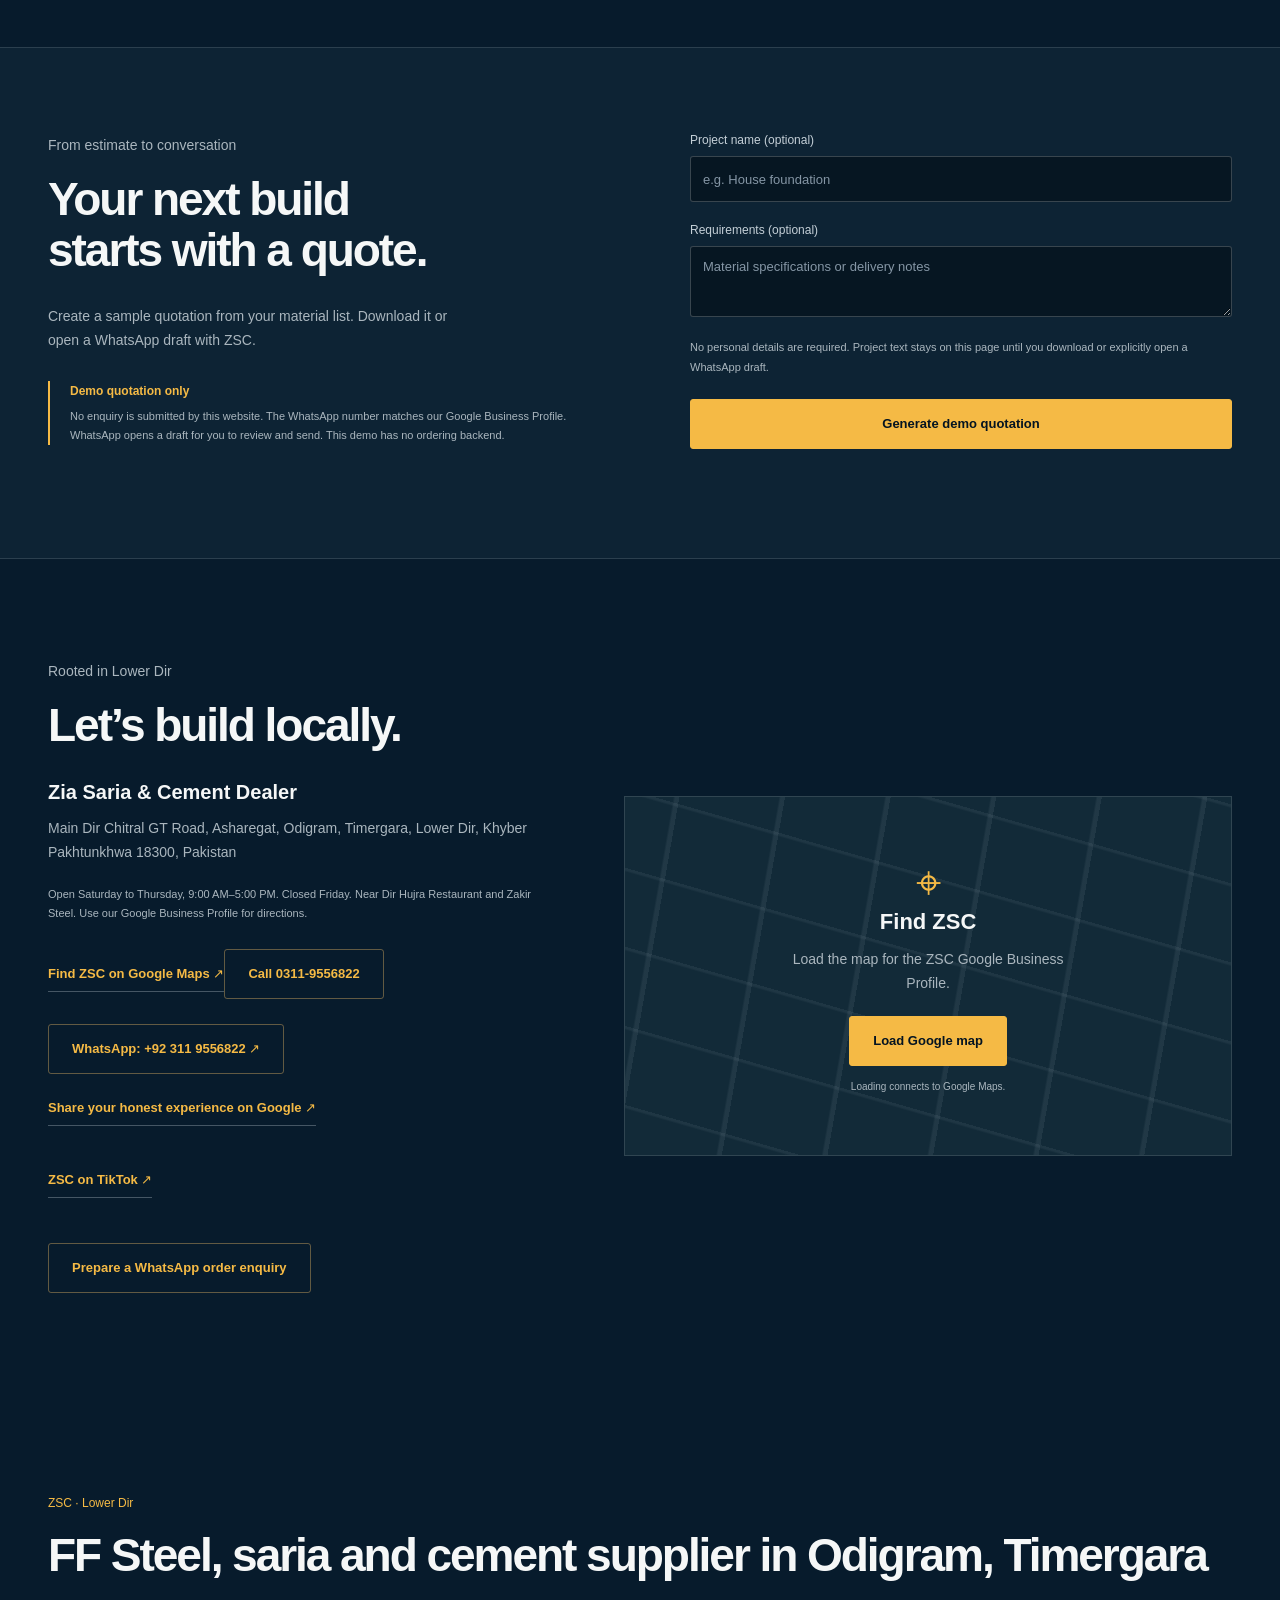
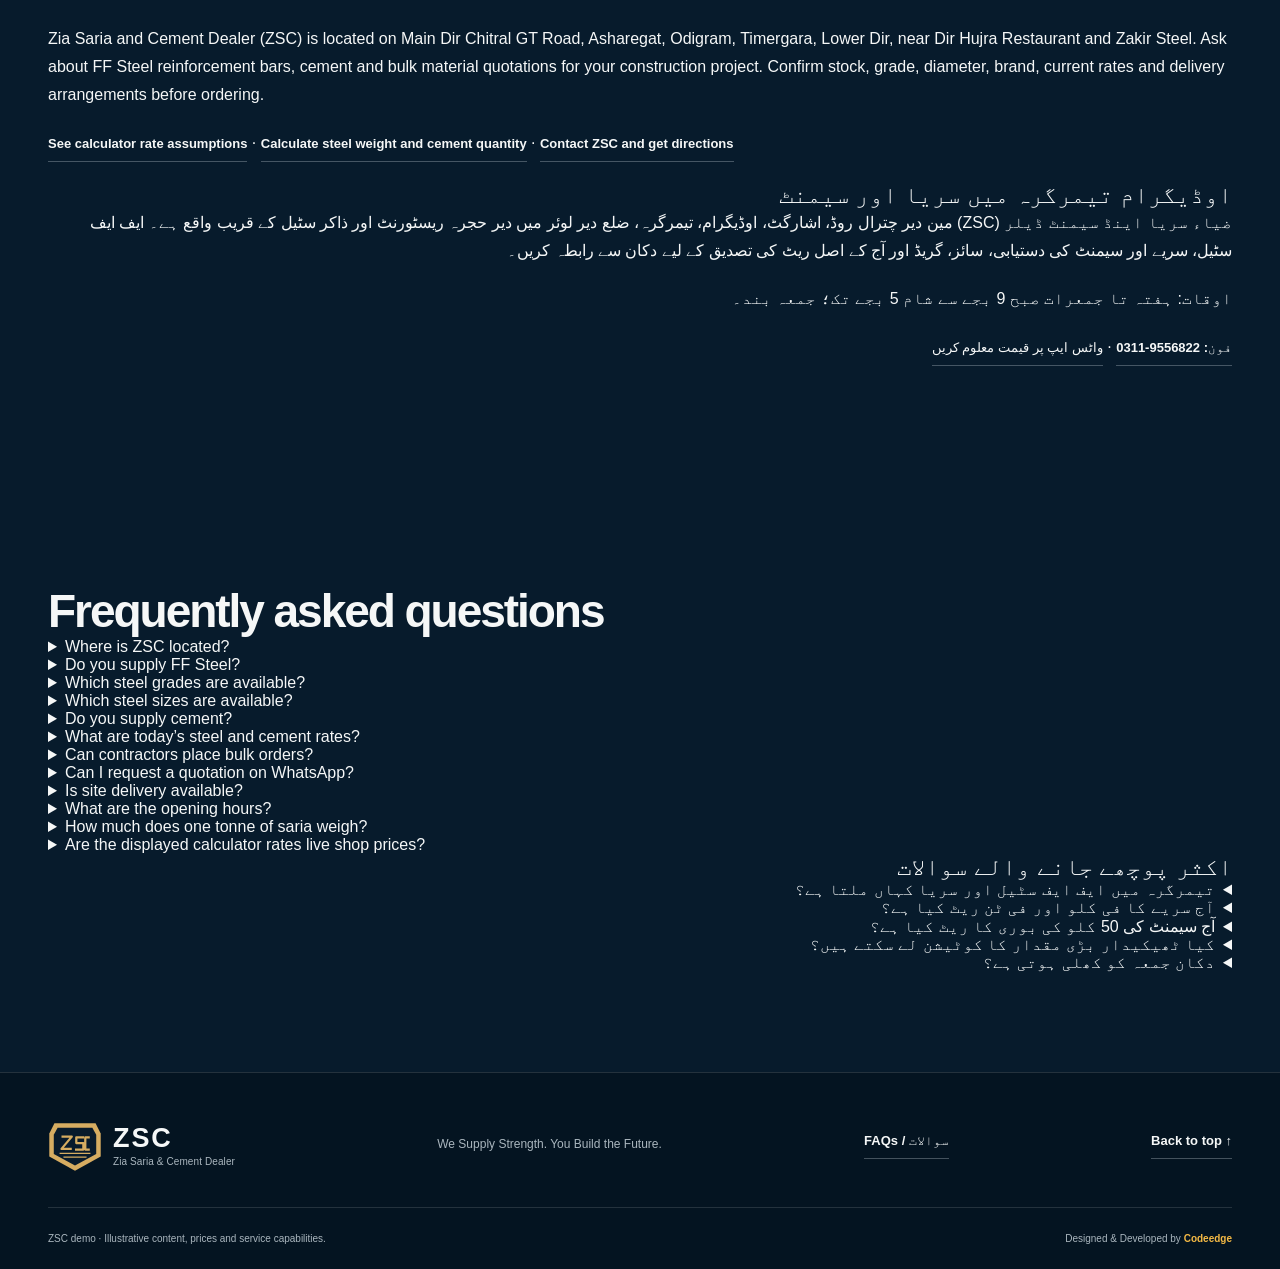
==== commit d1310941: "Show dated previous-week prices and current quotation CTA; hide sample price board" ====
--- a/index.html
+++ b/index.html
@@ -14,7 +14,7 @@
   <meta property="og:url" content="https://sohail654312-gif.github.io/zsc-demo/">
   <meta property="og:image" content="https://sohail654312-gif.github.io/zsc-demo/assets/social.png"><meta property="og:image:width" content="1200"><meta property="og:image:height" content="630"><meta property="og:image:alt" content="ZSC steel and cement supplier in Timergara; illustrative mountain bridge">
   <meta name="twitter:card" content="summary_large_image"><meta name="twitter:title" content="ZSC — Zia Saria & Cement Dealer"><meta name="twitter:description" content="Steel reinforcement bars, saria and cement enquiries in Odigram, Timergara, Lower Dir."><meta name="twitter:image" content="https://sohail654312-gif.github.io/zsc-demo/assets/social.png">
-  <link rel="icon" type="image/svg+xml" href="assets/logo.svg"><link rel="stylesheet" href="assets/style.css?v=approved-infra-1"><script src="assets/daily-prices.js?v=1" defer></script><script src="assets/app.js?v=daily-prices-1" defer></script>
+  <link rel="icon" type="image/svg+xml" href="assets/logo.svg"><link rel="stylesheet" href="assets/style.css?v=approved-infra-1"><script src="assets/daily-prices.js?v=weekly-2" defer></script><script src="assets/app.js?v=weekly-2" defer></script>
   <script type="application/ld+json">{"@context":"https://schema.org","@type":"LocalBusiness","name":"Zia Saria and Cement Dealer","url":"https://sohail654312-gif.github.io/zsc-demo/","logo":"https://sohail654312-gif.github.io/zsc-demo/assets/logo.svg","description":"Zia Saria and Cement Dealer in Odigram, Timergara, supplies FF Steel reinforcement bars, saria and cement. Contact ZSC for availability and current rates.","address":{"@type":"PostalAddress","streetAddress":"Main Dir Chitral GT Road, Asharegat, Odigram","addressLocality":"Timergara","addressRegion":"Khyber Pakhtunkhwa","addressCountry":"PK","postalCode":"18300"},"knowsLanguage":["en","ur"],"currenciesAccepted":"PKR","telephone":"+923119556822","alternateName":["ZSC","ضیاء سریا اینڈ سیمنٹ ڈیلر"],"@id":"https://sohail654312-gif.github.io/zsc-demo/#business","openingHoursSpecification":[{"@type":"OpeningHoursSpecification","dayOfWeek":["Saturday","Sunday","Monday","Tuesday","Wednesday","Thursday"],"opens":"09:00","closes":"17:00"}],"sameAs":["https://www.tiktok.com/@ziaulhaqsteelmill"],"hasMap":"https://www.google.com/maps?cid=229236309418202755"}</script>
 </head>
 <body>
@@ -33,18 +33,18 @@
 <div class="container hero-inner"><div class="hero-copy"><p class="location">⌖ <span data-i18n="heroLocation">Odigram / Timergara / Lower Dir</span></p><h1><span data-i18n="heroLineOne">We Supply Strength.</span><span class="hero-gold" data-i18n="heroLineTwo">You Build the Future.</span></h1><span class="hero-rule" aria-hidden="true"></span><p class="hero-description" data-i18n="heroDesc">Steel reinforcement bars (saria) and cement in Odigram, Timergara, Lower Dir. Enquire about materials for infrastructure, commercial and residential construction.</p><div class="hero-actions"><a class="button" href="#estimate"><svg viewBox="0 0 24 24" width="28" height="28" fill="none" stroke="currentColor" stroke-width="1.8" stroke-linecap="round" stroke-linejoin="round" aria-hidden="true"><rect x="5" y="2" width="14" height="20" rx="2"/><path d="M8 6h8M8 10h1m3 0h1m3 0h1M8 14h1m3 0h1m3 0h1M8 18h1m3 0h1m3 0h1"/></svg><span data-i18n="startEstimate">Estimate your materials ↗</span></a><a class="button hero-wa" href="https://wa.me/923119556822?text=Hello%20ZSC%2C%20I%20would%20like%20a%20quotation%20for%20construction%20materials." target="_blank" rel="noopener noreferrer"><svg viewBox="0 0 24 24" width="28" height="28" fill="none" stroke="currentColor" stroke-width="1.8" stroke-linecap="round" stroke-linejoin="round" aria-hidden="true"><path d="M20 11.5a8 8 0 0 1-8 8 9 9 0 0 1-4-.9L3 20l1.4-4.8A8 8 0 1 1 20 11.5Z"/><path d="M8 7c0 5 3 8 8 8l1-2-3-1-1 1-2-2 1-1-2-3z"/></svg><span data-i18n="heroWhatsApp">Get a Quote on WhatsApp</span></a></div><div class="hero-trust"><div><svg viewBox="0 0 24 24" width="28" height="28" fill="none" stroke="currentColor" stroke-width="1.8" stroke-linecap="round" stroke-linejoin="round" aria-hidden="true"><path d="m12 2 9 4v6c0 5-4 8-9 10-5-2-9-5-9-10V6z"/><path d="m8 12 3 3 5-6"/></svg><span data-i18n="heroQuality">Quality Materials</span></div><div><svg viewBox="0 0 24 24" width="28" height="28" fill="none" stroke="currentColor" stroke-width="1.8" stroke-linecap="round" stroke-linejoin="round" aria-hidden="true"><path d="m12 3 10 5-10 5L2 8zM2 12l10 5 10-5M2 16l10 5 10-5"/></svg><span data-i18n="heroBulk">Bulk Supply</span></div><div><svg viewBox="0 0 24 24" width="28" height="28" fill="none" stroke="currentColor" stroke-width="1.8" stroke-linecap="round" stroke-linejoin="round" aria-hidden="true"><path d="M3 17v-2a9 9 0 0 1 6-8.5M15 6.5a9 9 0 0 1 6 8.5v2M10 5h4v8M2 17h20v4H2z"/></svg><span data-i18n="heroMajor">Major Projects</span></div></div><p class="hero-note" data-i18n="heroNote">Illustrative scene and applications; supply capacity and availability require confirmation.</p></div></div></section>
 <section class="approved-catalogue" aria-label="Material categories"><div class="container design-tiles"><a class="design-tile" href="#products" ><img src="assets/steel-photo.webp" onerror="this.onerror=null;this.src='assets/materials.svg'" alt="" loading="lazy" width="210" height="124"><span><b data-i18n="tileSteel">Steel (Sariya)</b><span aria-hidden="true">↗</span></span></a><a class="design-tile" href="#products" ><img src="assets/cement-photo.webp" onerror="this.onerror=null;this.src='assets/cement.svg'" alt="" loading="lazy" width="210" height="124"><span><b data-i18n="tileCement">Cement</b><span aria-hidden="true">↗</span></span></a><a class="design-tile" href="#products" ><img src="assets/tmt-photo.webp" onerror="this.onerror=null;this.src='assets/materials.svg'" alt="" loading="lazy" width="210" height="124"><span><b data-i18n="tileTmt">TMT Bars</b><span aria-hidden="true">↗</span></span></a><a class="design-tile" href="https://wa.me/923119556822?text=Hello%20ZSC%2C%20please%20confirm%20availability%20of%20Binding%20Wire" target="_blank" rel="noopener noreferrer"><img src="assets/wire-photo.webp" onerror="this.onerror=null;this.src='assets/materials.svg'" alt="" loading="lazy" width="210" height="124"><span><b data-i18n="tileWire">Binding Wire</b><span aria-hidden="true">↗</span></span></a><a class="design-tile" href="https://wa.me/923119556822?text=Hello%20ZSC%2C%20please%20confirm%20availability%20of%20MS%20Pipe%20%26%20Sections" target="_blank" rel="noopener noreferrer"><img src="assets/pipe-photo.webp" onerror="this.onerror=null;this.src='assets/materials.svg'" alt="" loading="lazy" width="210" height="124"><span><b data-i18n="tilePipe">MS Pipe &amp; Sections</b><span aria-hidden="true">↗</span></span></a></div><p class="container catalogue-note" data-i18n="tileNote">Illustrative product categories. Please confirm availability with ZSC.</p></section>
   <section class="rate-section" id="rates"><div class="container">
-    <div class="section-heading"><div><p class="eyebrow" data-i18n="ratesLabel">Plan with clarity</p><h2 data-i18n="ratesTitle">Daily Rates</h2></div><button class="button outline" id="edit-rates" data-i18n="editRates">Edit demo rates</button></div>
-    <div class="rate-meta"><span class="pill" data-i18n="samplePrices">Calculator inputs · Check approval labels</span><span id="rates-date"></span></div>
+    <div class="section-heading"><div><p class="eyebrow" data-i18n="ratesLabel">Plan with clarity</p><h2 data-i18n="ratesTitle">Weekly Price Report</h2></div><button class="button outline" id="edit-rates" data-i18n="editRates">Edit demo rates</button></div>
+    <div class="rate-meta"><span class="pill" data-i18n="samplePrices">Personal calculator inputs · Not current shop prices</span><span id="rates-date" hidden></span></div>
     <div id="public-rates" aria-labelledby="public-rates-title">
-<h3 id="public-rates-title">ZSC published daily prices / روزانہ کے تصدیق شدہ نرخ</h3>
-<p id="public-rates-status" role="status">See the dated price snapshot below. Confirm current rates with ZSC. / تازہ قیمت کے لیے رابطہ کریں۔</p>
+<h3 id="public-rates-title">Previous week market prices / گزشتہ ہفتے کے مارکیٹ نرخ</h3>
+<p id="public-rates-status" role="status">Historical prices only — request a quotation for today's rates. / آج کے نرخ کے لیے کوٹیشن حاصل کریں۔</p>
 <!-- DAILY_PRICE_SNAPSHOT_START -->
-<div id="public-rates-snapshot"><p>No owner-approved prices published yet.</p></div>
+<div id="public-rates-snapshot"><p>Historical market references, 16–22 November 2026. Only 19 November observations are available; other days and FF Steel brand-specific prices are unverified. Not ZSC selling prices.</p><div class="rate-board"><div class="rate-item"><span class="rate-name">Grade 40 saria (Pakistan)</span><div class="rate-value">PKR 252–261</div><span class="rate-unit">per kg · 2026-11-19</span><a href="https://latestpricepakistan.com/cement-steel-saria-price-pakistan-4-november-2026/" rel="noopener noreferrer">Latest Price in Pakistan, citing AtaPata</a></div><div class="rate-item"><span class="rate-name">Grade 60 saria (Pakistan)</span><div class="rate-value">PKR 254–263</div><span class="rate-unit">per kg · 2026-11-19</span><a href="https://latestpricepakistan.com/cement-steel-saria-price-pakistan-4-november-2026/" rel="noopener noreferrer">Latest Price in Pakistan, citing AtaPata</a></div><div class="rate-item"><span class="rate-name">Cement (Peshawar, all brands survey)</span><div class="rate-value">PKR 1562</div><span class="rate-unit">per 50 kg bag · 2026-11-19</span><a href="https://www.pbs.gov.pk/wp-content/uploads/2020/07/Annex_19.11.2026.pdf" rel="noopener noreferrer">Pakistan Bureau of Statistics</a></div><div class="rate-item"><span class="rate-name">Cement (Pakistan survey average)</span><div class="rate-value">PKR 1577</div><span class="rate-unit">per 50 kg bag · 2026-11-19</span><a href="https://www.pbs.gov.pk/wp-content/uploads/2020/07/Annex_19.11.2026.pdf" rel="noopener noreferrer">Pakistan Bureau of Statistics</a></div></div></div>
 <!-- DAILY_PRICE_SNAPSHOT_END -->
 <p><a class="button outline" href="https://wa.me/923119556822?text=Please%20confirm%20today%27s%20steel%20and%20cement%20prices" target="_blank" rel="noopener noreferrer">Confirm today's rate on WhatsApp / آج کی قیمت معلوم کریں</a></p>
 </div>
-<h3 data-i18n="calculatorRatesHeading">Calculator inputs (separate from published prices)</h3>
-<div class="rate-board" id="rate-board" aria-live="polite"></div>
+<h3 data-i18n="calculatorRatesHeading">Optional personal estimate inputs (not shop prices)</h3>
+<div class="rate-board" id="rate-board" aria-live="polite" hidden style="display:none"></div>
     <p class="fine" data-i18n="rateNote">PKR sample prices only. Taxes, unloading, availability and transport require confirmation. Local edits affect this browser only.</p>
   </div></section>
   <section class="section container" id="products">
@@ -78,9 +78,9 @@
 <p><a class="text-link" href="#rates">See calculator rate assumptions</a> · <a class="text-link" href="#estimate">Calculate steel weight and cement quantity</a> · <a class="text-link" href="#visit">Contact ZSC and get directions</a></p>
 <div lang="ur" dir="rtl"><h3>اوڈیگرام تیمرگرہ میں سریا اور سیمنٹ</h3><p>ضیاء سریا اینڈ سیمنٹ ڈیلر (ZSC) مین دیر چترال روڈ، اشارگٹ، اوڈیگرام، تیمرگرہ، ضلع دیر لوئر میں دیر حجرہ ریسٹورنٹ اور ذاکر سٹیل کے قریب واقع ہے۔ ایف ایف سٹیل، سریے اور سیمنٹ کی دستیابی، سائز، گریڈ اور آج کے اصل ریٹ کی تصدیق کے لیے دکان سے رابطہ کریں۔</p><p>اوقات: ہفتہ تا جمعرات صبح 9 بجے سے شام 5 بجے تک؛ جمعہ بند۔</p><p><a class="text-link" href="tel:+923119556822">فون: <bdi>0311-9556822</bdi></a> · <a class="text-link" href="https://wa.me/923119556822" target="_blank" rel="noopener noreferrer">واٹس ایپ پر قیمت معلوم کریں</a></p></div>
 </section>
-<section class="section container" id="faq" lang="en" dir="ltr"><h2>Frequently asked questions</h2><details><summary>Where is ZSC located?</summary><p>Main Dir Chitral GT Road, Asharegat, Odigram, Timergara, Lower Dir. Use our Google Maps business listing above for directions.</p></details><details><summary>Do you supply FF Steel?</summary><p>ZSC supplies FF Steel reinforcement bars. Ask about the specification you need.</p></details><details><summary>Which steel grades are available?</summary><p>Contact ZSC to confirm grade availability for your order.</p></details><details><summary>Which steel sizes are available?</summary><p>Send your required diameters and quantities to confirm availability.</p></details><details><summary>Do you supply cement?</summary><p>Yes. Ask ZSC about current cement availability.</p></details><details><summary>What are today’s steel and cement rates?</summary><p>Request a current quotation. The calculator uses current approved mapped rates when available and clearly marked sample rates otherwise.</p></details><details><summary>Can contractors place bulk orders?</summary><p>Contractors can request bulk quotations by sharing quantities and specifications.</p></details><details><summary>Can I request a quotation on WhatsApp?</summary><p>Yes. Use the WhatsApp link above and include your material requirements.</p></details><details><summary>Is site delivery available?</summary><p>Ask about availability for your site and order.</p></details><details><summary>What are the opening hours?</summary><p>Saturday to Thursday, 9:00 AM–5:00 PM. Closed Friday. Contact ZSC for special holiday hours.</p></details>
+<section class="section container" id="faq" lang="en" dir="ltr"><h2>Frequently asked questions</h2><details><summary>Where is ZSC located?</summary><p>Main Dir Chitral GT Road, Asharegat, Odigram, Timergara, Lower Dir. Use our Google Maps business listing above for directions.</p></details><details><summary>Do you supply FF Steel?</summary><p>ZSC supplies FF Steel reinforcement bars. Ask about the specification you need.</p></details><details><summary>Which steel grades are available?</summary><p>Contact ZSC to confirm grade availability for your order.</p></details><details><summary>Which steel sizes are available?</summary><p>Send your required diameters and quantities to confirm availability.</p></details><details><summary>Do you supply cement?</summary><p>Yes. Ask ZSC about current cement availability.</p></details><details><summary>What are today’s steel and cement rates?</summary><p>Request a current quotation. We publish historical references for the previous completed week, not today’s prices. Request a quotation for the current rate.</p></details><details><summary>Can contractors place bulk orders?</summary><p>Contractors can request bulk quotations by sharing quantities and specifications.</p></details><details><summary>Can I request a quotation on WhatsApp?</summary><p>Yes. Use the WhatsApp link above and include your material requirements.</p></details><details><summary>Is site delivery available?</summary><p>Ask about availability for your site and order.</p></details><details><summary>What are the opening hours?</summary><p>Saturday to Thursday, 9:00 AM–5:00 PM. Closed Friday. Contact ZSC for special holiday hours.</p></details>
 <details><summary>How much does one tonne of saria weigh?</summary><p>One metric tonne is 1,000 kilograms. The cost is the confirmed per-kilogram rate multiplied by 1,000, excluding any additional charges. <a href="#estimate">Use the material calculator</a> for a planning estimate.</p></details>
-<details><summary>Are the displayed calculator rates live shop prices?</summary><p>Only inputs marked Approved and dated today are linked to the published shop rates; all other calculator inputs are illustrative. Ask ZSC for a current quotation and confirm the material specification, availability and transport charges.</p></details>
+<details><summary>Are the displayed calculator rates live shop prices?</summary><p>No. The calculator accepts personal planning assumptions, not current shop rates. Ask ZSC for a current quotation and confirm the material specification, availability and transport charges.</p></details>
 <div lang="ur" dir="rtl"><h3>اکثر پوچھے جانے والے سوالات</h3>
 <details><summary>تیمرگرہ میں ایف ایف سٹیل اور سریا کہاں ملتا ہے؟</summary><p>ضیاء سریا اینڈ سیمنٹ ڈیلر اوڈیگرام، تیمرگرہ میں دیر حجرہ ریسٹورنٹ اور ذاکر سٹیل کے قریب واقع ہے۔ دستیابی کی تصدیق کے لیے دکان سے رابطہ کریں۔</p></details>
 <details><summary>آج سریے کا فی کلو اور فی ٹن ریٹ کیا ہے؟</summary><p>سریے کی حتمی قیمت گریڈ، سائز، برانڈ اور مارکیٹ کے لحاظ سے بدلتی ہے۔ ایک میٹرک ٹن 1000 کلوگرام ہے۔ آج کا اصل ریٹ فون یا واٹس ایپ پر معلوم کریں۔</p></details>
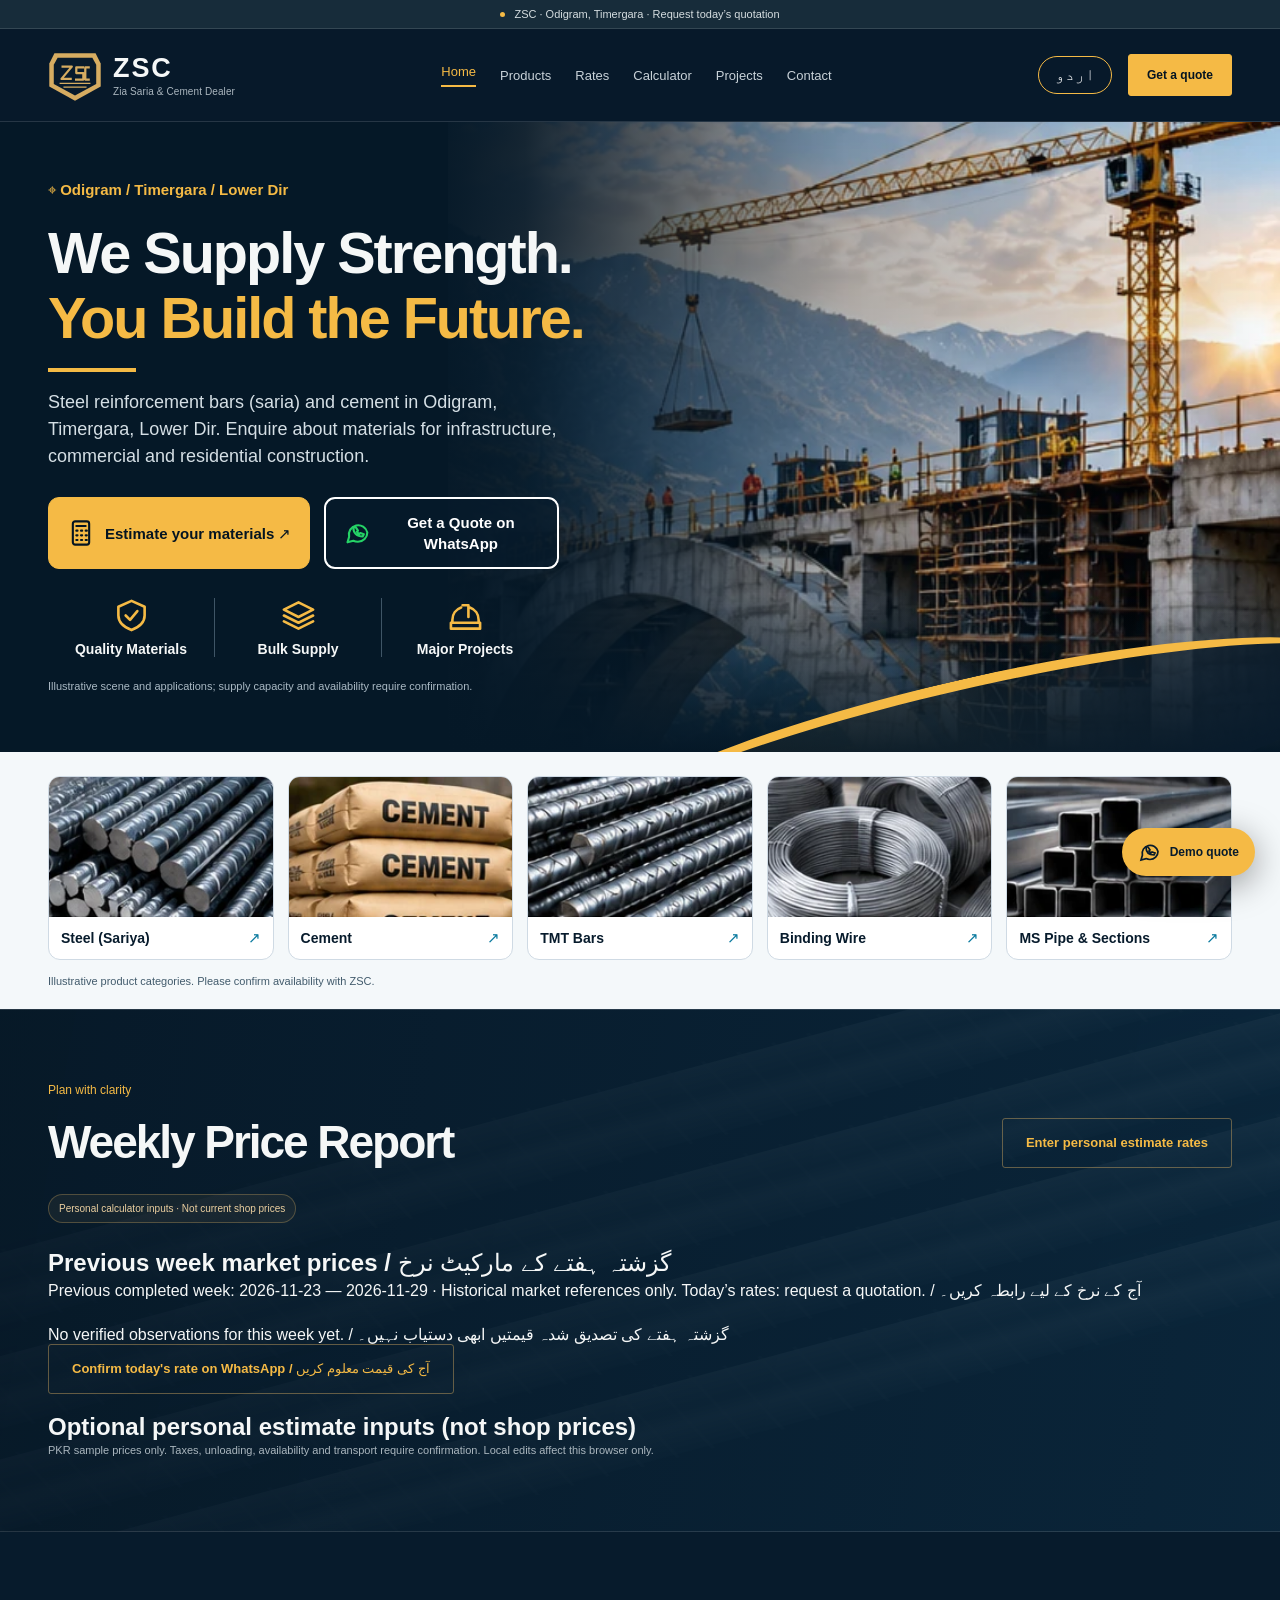
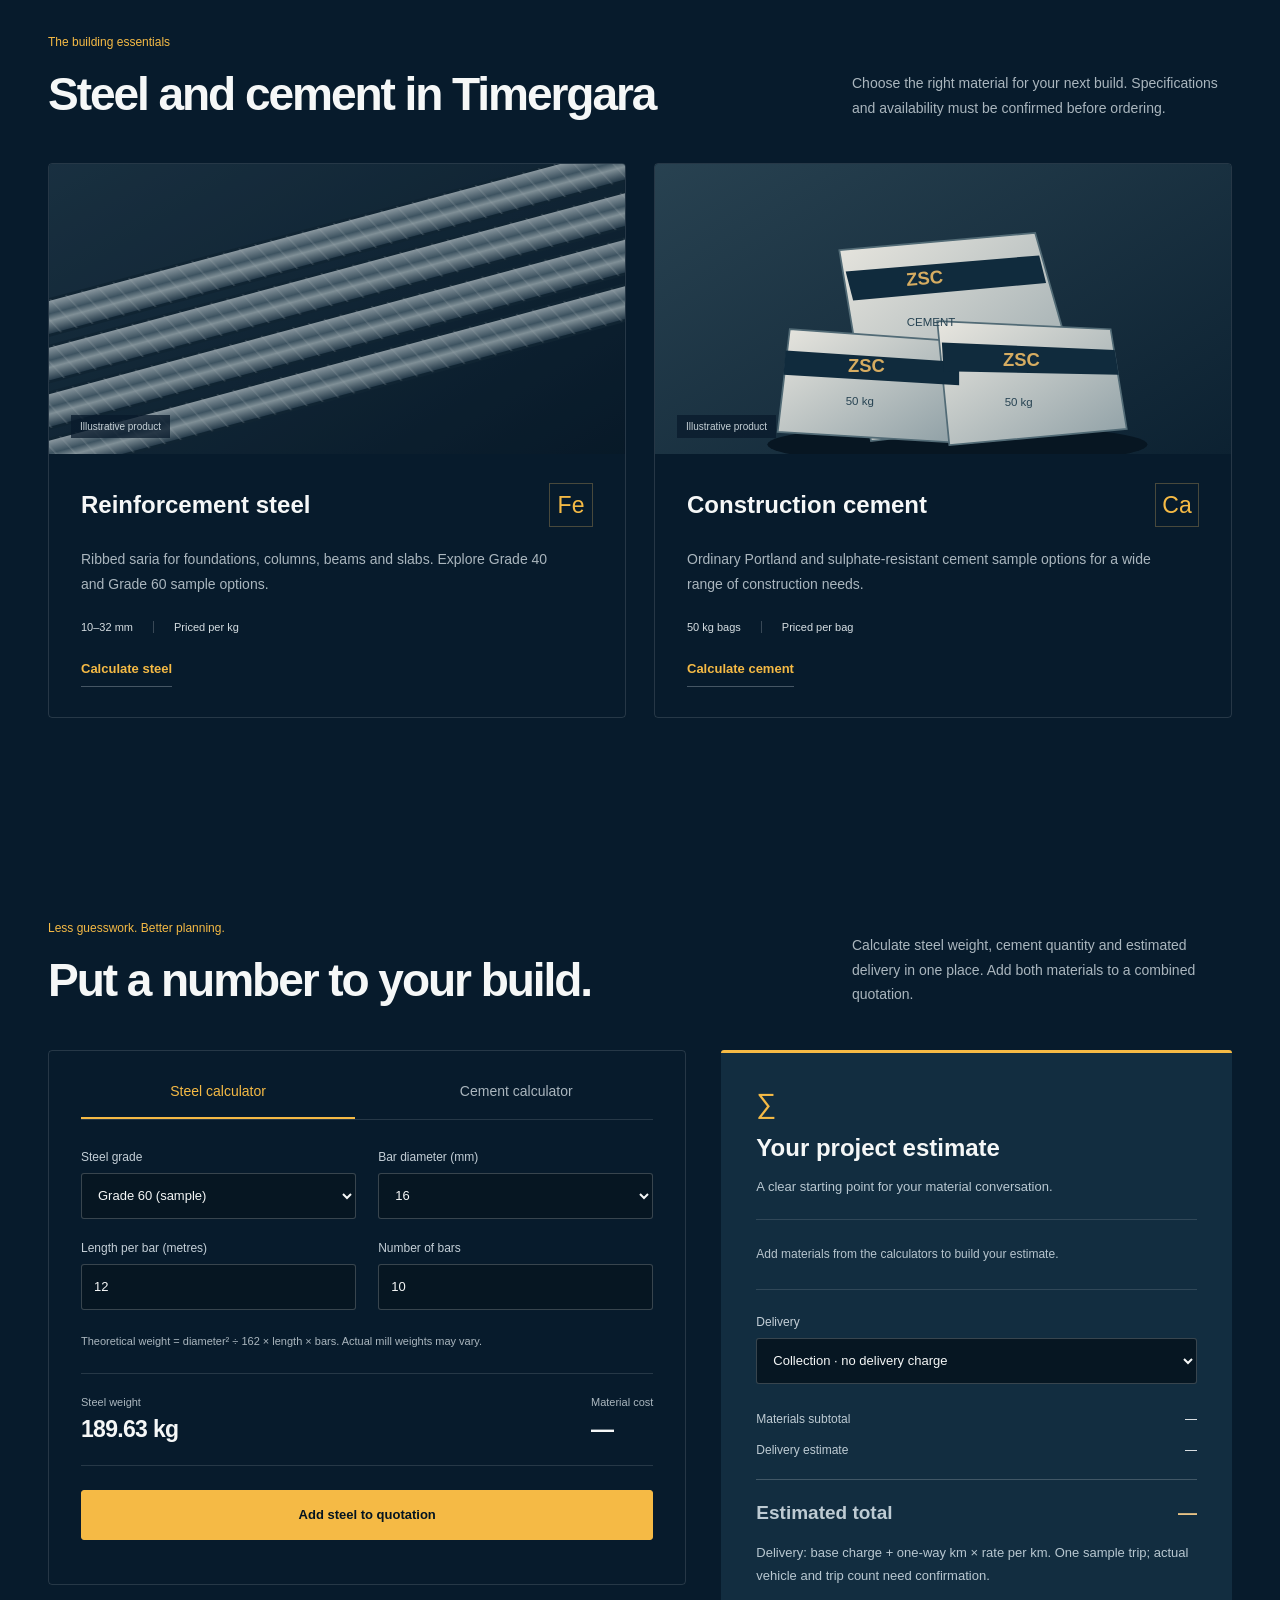
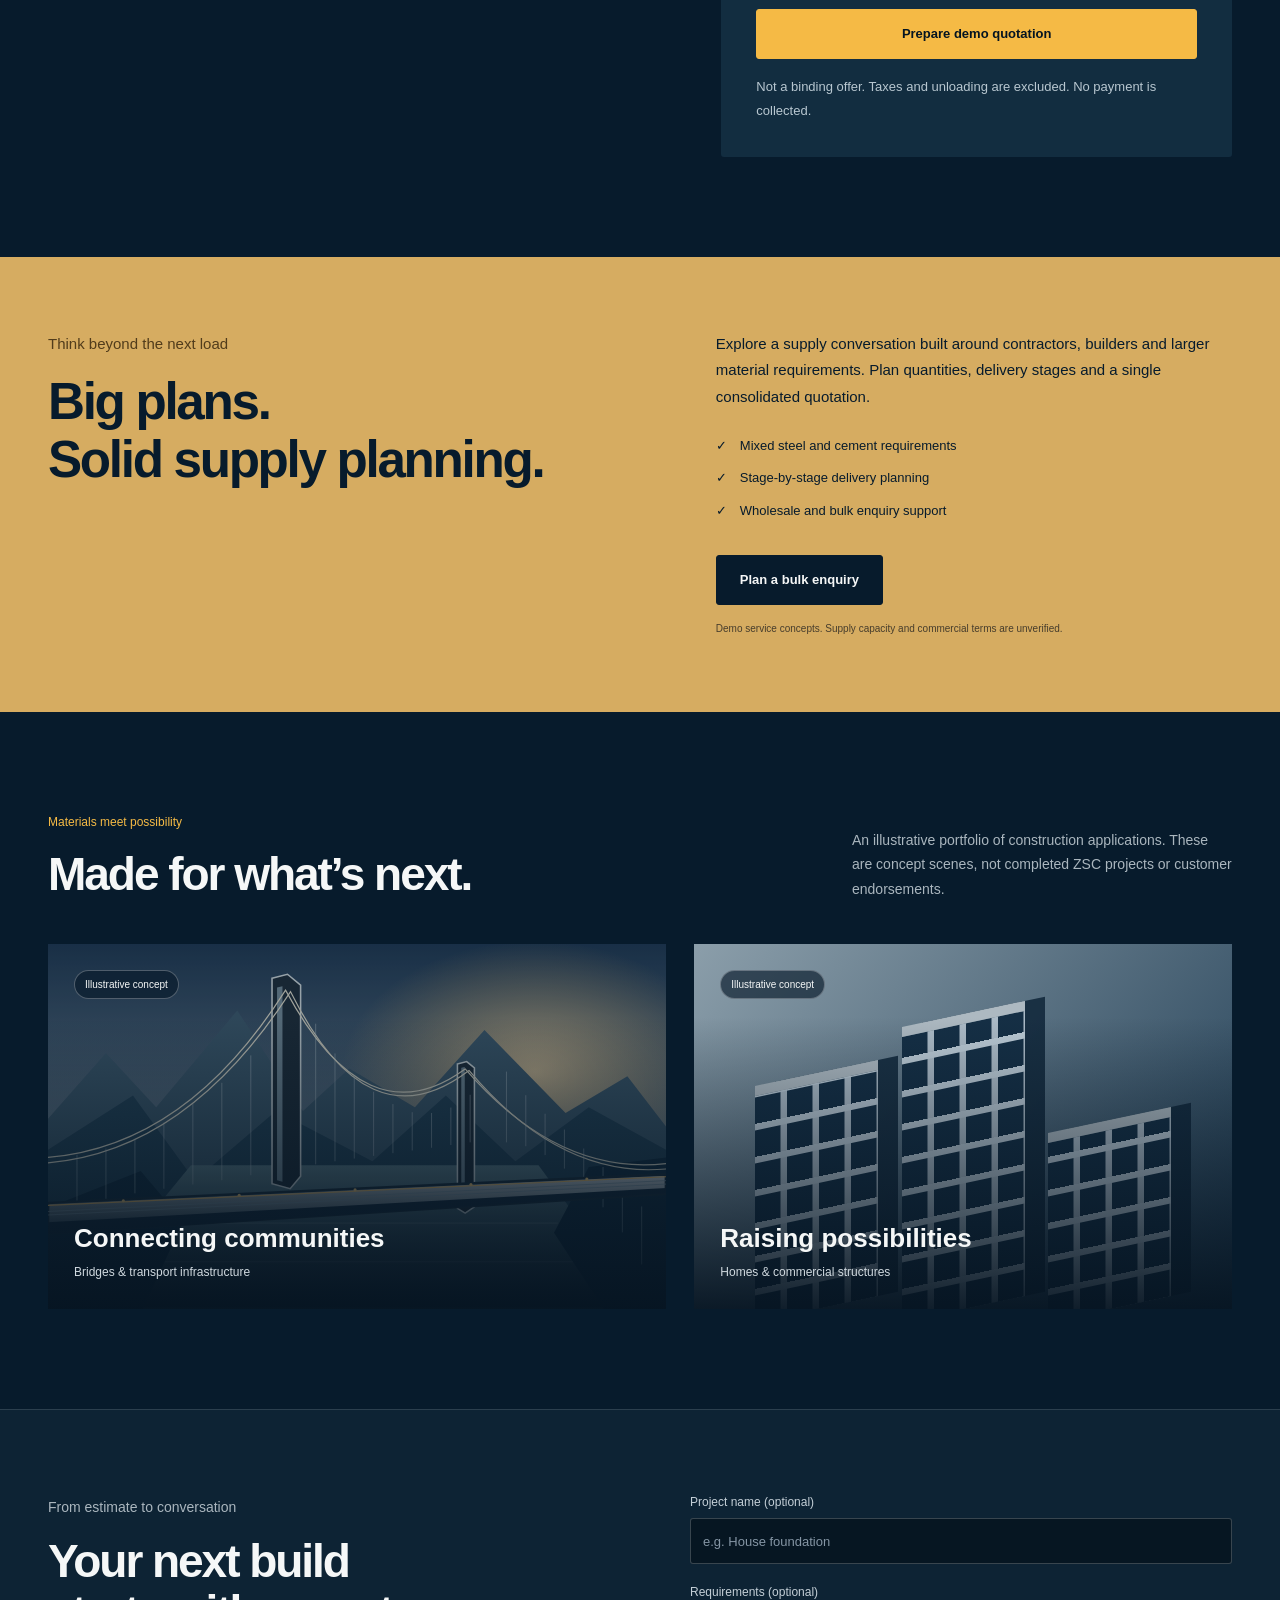
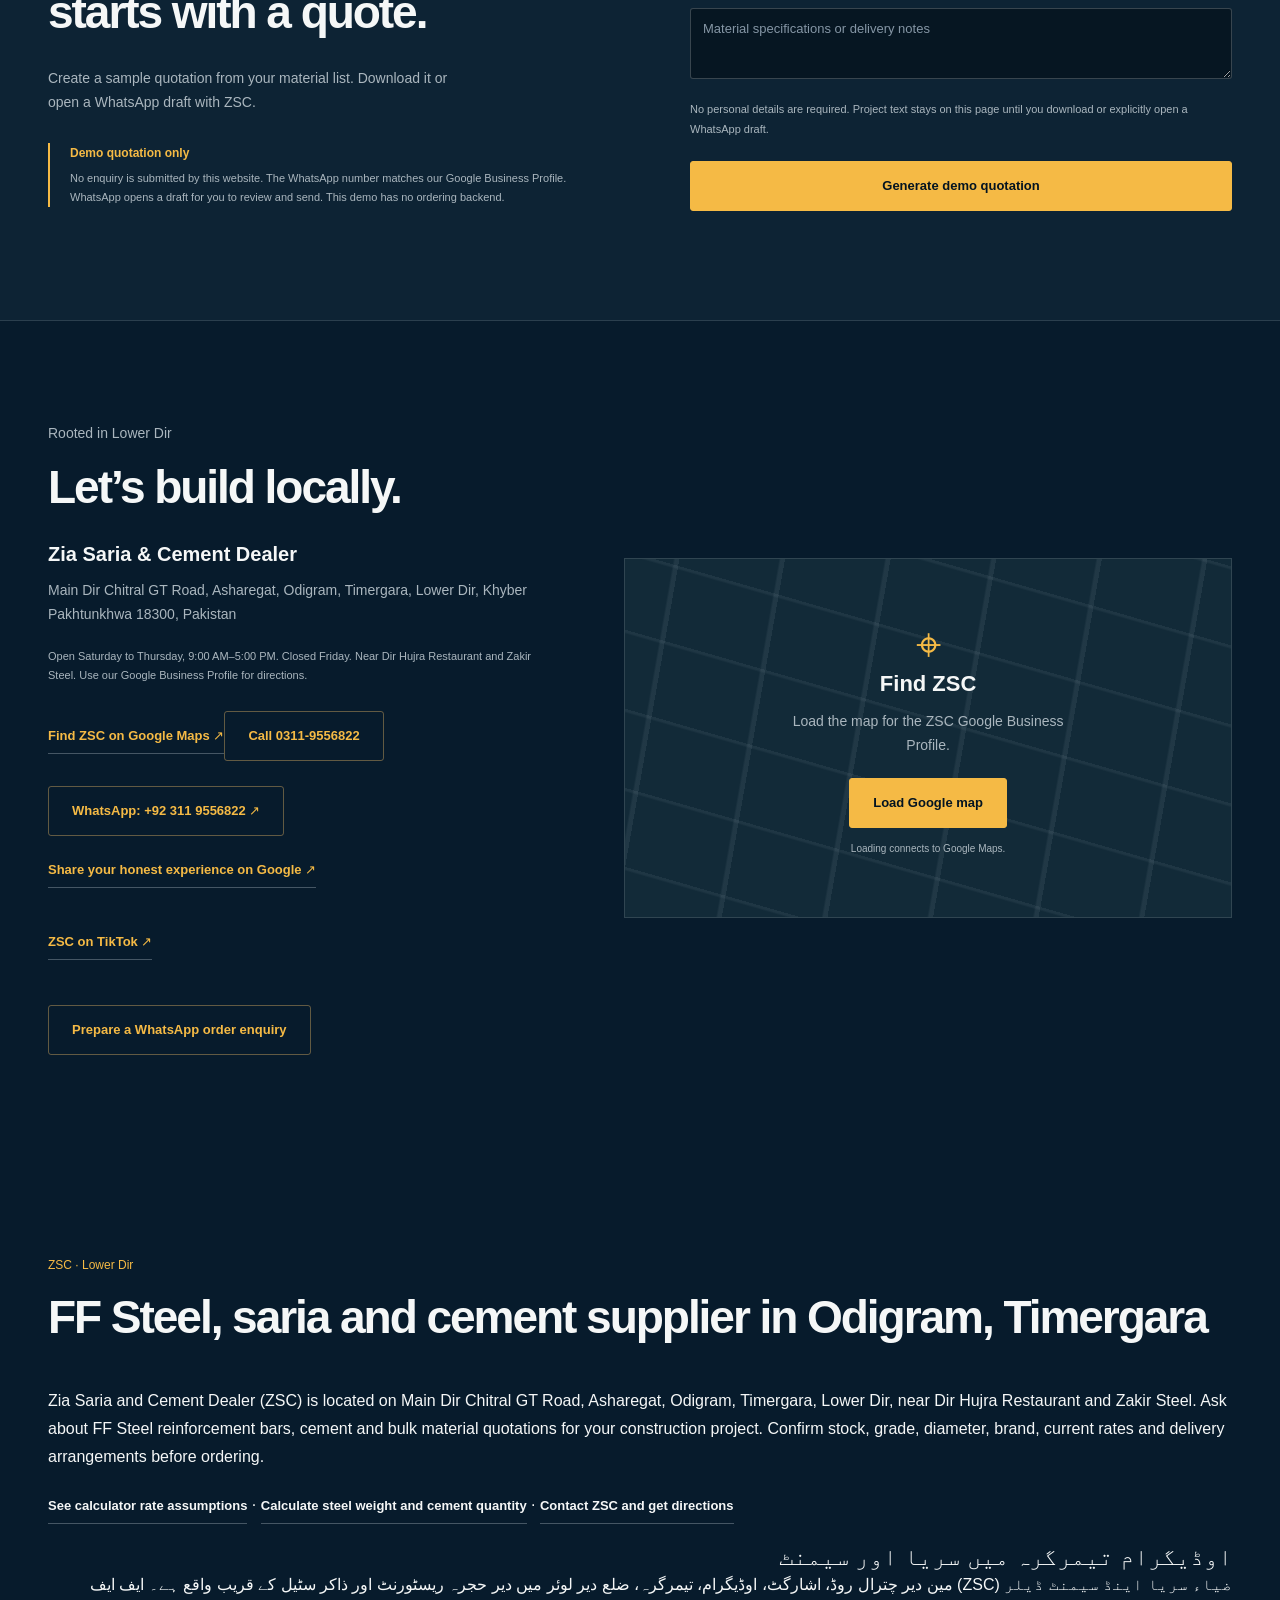
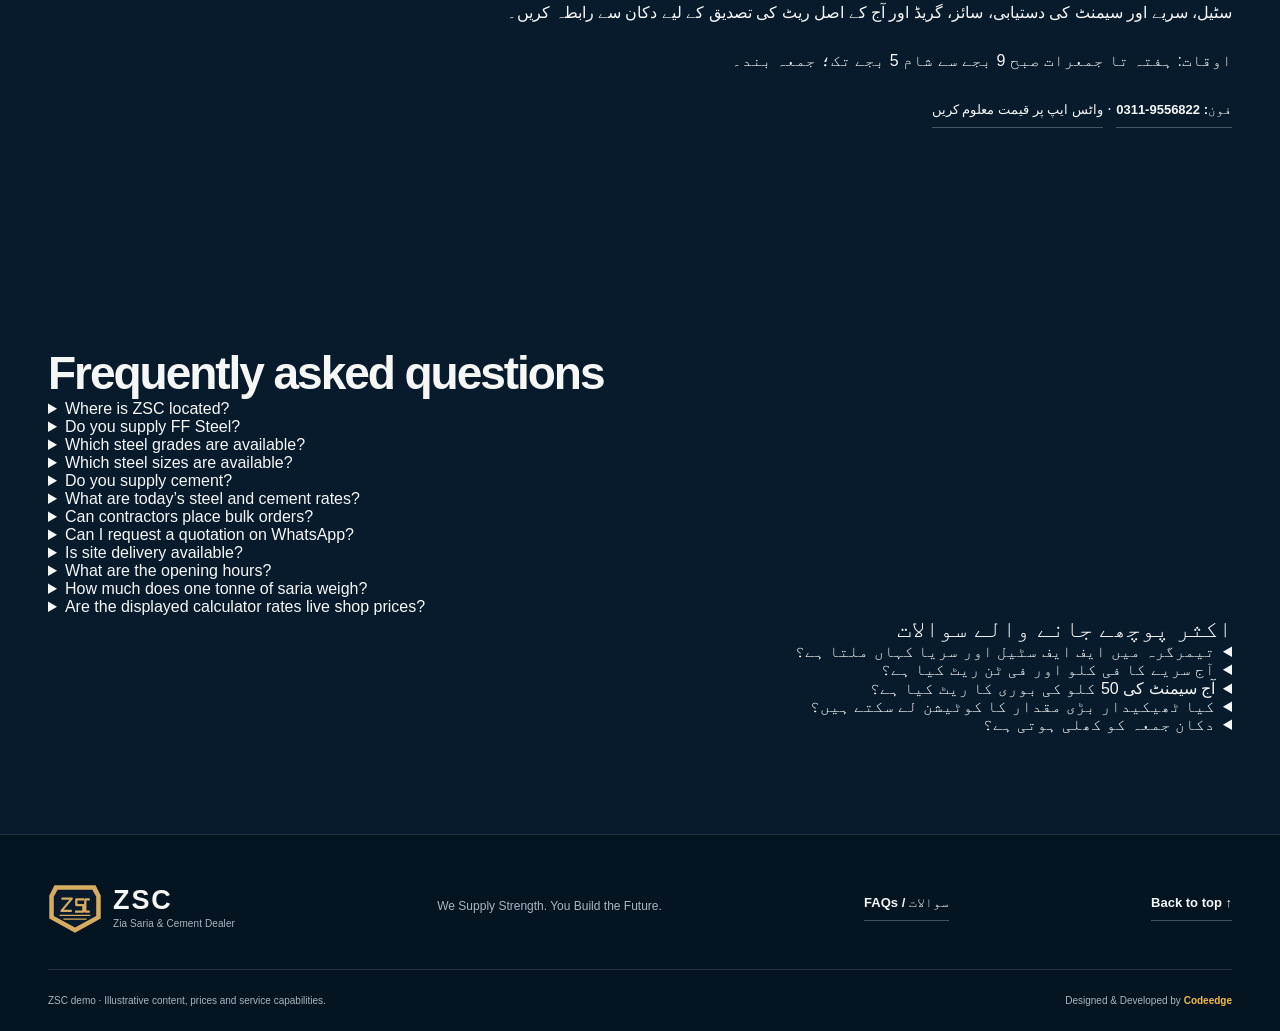
==== commit 0a0b8d33: "Make historical brand estimates crawlable with source links and current quote CTA" ====
--- a/index.html
+++ b/index.html
@@ -19,7 +19,7 @@
 </head>
 <body>
 <a class="skip" href="#main" data-i18n="skip">Skip to content</a>
-<div class="demo-bar"><span class="status-dot"></span><span data-i18n="demoBar">ZSC · Odigram, Timergara · Calculator prices are illustrative</span></div>
+<div class="demo-bar"><span class="status-dot"></span><span data-i18n="demoBar">ZSC · Odigram, Timergara · Request today’s quotation</span></div>
 <header class="header">
   <div class="container nav">
     <a href="#home" class="brand" aria-label="ZSC home"><img src="assets/logo.svg" width="54" height="54" alt="Zia Saria and Cement Dealer (ZSC)"><span><strong>ZSC</strong><small data-i18n="brandSub">Zia Saria & Cement Dealer</small></span></a>
@@ -33,13 +33,13 @@
 <div class="container hero-inner"><div class="hero-copy"><p class="location">⌖ <span data-i18n="heroLocation">Odigram / Timergara / Lower Dir</span></p><h1><span data-i18n="heroLineOne">We Supply Strength.</span><span class="hero-gold" data-i18n="heroLineTwo">You Build the Future.</span></h1><span class="hero-rule" aria-hidden="true"></span><p class="hero-description" data-i18n="heroDesc">Steel reinforcement bars (saria) and cement in Odigram, Timergara, Lower Dir. Enquire about materials for infrastructure, commercial and residential construction.</p><div class="hero-actions"><a class="button" href="#estimate"><svg viewBox="0 0 24 24" width="28" height="28" fill="none" stroke="currentColor" stroke-width="1.8" stroke-linecap="round" stroke-linejoin="round" aria-hidden="true"><rect x="5" y="2" width="14" height="20" rx="2"/><path d="M8 6h8M8 10h1m3 0h1m3 0h1M8 14h1m3 0h1m3 0h1M8 18h1m3 0h1m3 0h1"/></svg><span data-i18n="startEstimate">Estimate your materials ↗</span></a><a class="button hero-wa" href="https://wa.me/923119556822?text=Hello%20ZSC%2C%20I%20would%20like%20a%20quotation%20for%20construction%20materials." target="_blank" rel="noopener noreferrer"><svg viewBox="0 0 24 24" width="28" height="28" fill="none" stroke="currentColor" stroke-width="1.8" stroke-linecap="round" stroke-linejoin="round" aria-hidden="true"><path d="M20 11.5a8 8 0 0 1-8 8 9 9 0 0 1-4-.9L3 20l1.4-4.8A8 8 0 1 1 20 11.5Z"/><path d="M8 7c0 5 3 8 8 8l1-2-3-1-1 1-2-2 1-1-2-3z"/></svg><span data-i18n="heroWhatsApp">Get a Quote on WhatsApp</span></a></div><div class="hero-trust"><div><svg viewBox="0 0 24 24" width="28" height="28" fill="none" stroke="currentColor" stroke-width="1.8" stroke-linecap="round" stroke-linejoin="round" aria-hidden="true"><path d="m12 2 9 4v6c0 5-4 8-9 10-5-2-9-5-9-10V6z"/><path d="m8 12 3 3 5-6"/></svg><span data-i18n="heroQuality">Quality Materials</span></div><div><svg viewBox="0 0 24 24" width="28" height="28" fill="none" stroke="currentColor" stroke-width="1.8" stroke-linecap="round" stroke-linejoin="round" aria-hidden="true"><path d="m12 3 10 5-10 5L2 8zM2 12l10 5 10-5M2 16l10 5 10-5"/></svg><span data-i18n="heroBulk">Bulk Supply</span></div><div><svg viewBox="0 0 24 24" width="28" height="28" fill="none" stroke="currentColor" stroke-width="1.8" stroke-linecap="round" stroke-linejoin="round" aria-hidden="true"><path d="M3 17v-2a9 9 0 0 1 6-8.5M15 6.5a9 9 0 0 1 6 8.5v2M10 5h4v8M2 17h20v4H2z"/></svg><span data-i18n="heroMajor">Major Projects</span></div></div><p class="hero-note" data-i18n="heroNote">Illustrative scene and applications; supply capacity and availability require confirmation.</p></div></div></section>
 <section class="approved-catalogue" aria-label="Material categories"><div class="container design-tiles"><a class="design-tile" href="#products" ><img src="assets/steel-photo.webp" onerror="this.onerror=null;this.src='assets/materials.svg'" alt="" loading="lazy" width="210" height="124"><span><b data-i18n="tileSteel">Steel (Sariya)</b><span aria-hidden="true">↗</span></span></a><a class="design-tile" href="#products" ><img src="assets/cement-photo.webp" onerror="this.onerror=null;this.src='assets/cement.svg'" alt="" loading="lazy" width="210" height="124"><span><b data-i18n="tileCement">Cement</b><span aria-hidden="true">↗</span></span></a><a class="design-tile" href="#products" ><img src="assets/tmt-photo.webp" onerror="this.onerror=null;this.src='assets/materials.svg'" alt="" loading="lazy" width="210" height="124"><span><b data-i18n="tileTmt">TMT Bars</b><span aria-hidden="true">↗</span></span></a><a class="design-tile" href="https://wa.me/923119556822?text=Hello%20ZSC%2C%20please%20confirm%20availability%20of%20Binding%20Wire" target="_blank" rel="noopener noreferrer"><img src="assets/wire-photo.webp" onerror="this.onerror=null;this.src='assets/materials.svg'" alt="" loading="lazy" width="210" height="124"><span><b data-i18n="tileWire">Binding Wire</b><span aria-hidden="true">↗</span></span></a><a class="design-tile" href="https://wa.me/923119556822?text=Hello%20ZSC%2C%20please%20confirm%20availability%20of%20MS%20Pipe%20%26%20Sections" target="_blank" rel="noopener noreferrer"><img src="assets/pipe-photo.webp" onerror="this.onerror=null;this.src='assets/materials.svg'" alt="" loading="lazy" width="210" height="124"><span><b data-i18n="tilePipe">MS Pipe &amp; Sections</b><span aria-hidden="true">↗</span></span></a></div><p class="container catalogue-note" data-i18n="tileNote">Illustrative product categories. Please confirm availability with ZSC.</p></section>
   <section class="rate-section" id="rates"><div class="container">
-    <div class="section-heading"><div><p class="eyebrow" data-i18n="ratesLabel">Plan with clarity</p><h2 data-i18n="ratesTitle">Weekly Price Report</h2></div><button class="button outline" id="edit-rates" data-i18n="editRates">Edit demo rates</button></div>
+    <div class="section-heading"><div><p class="eyebrow" data-i18n="ratesLabel">Plan with clarity</p><h2 data-i18n="ratesTitle">Weekly Price Report</h2></div><button class="button outline" id="edit-rates" data-i18n="editRates">Enter personal estimate rates</button></div>
     <div class="rate-meta"><span class="pill" data-i18n="samplePrices">Personal calculator inputs · Not current shop prices</span><span id="rates-date" hidden></span></div>
     <div id="public-rates" aria-labelledby="public-rates-title">
 <h3 id="public-rates-title">Previous week market prices / گزشتہ ہفتے کے مارکیٹ نرخ</h3>
 <p id="public-rates-status" role="status">Historical prices only — request a quotation for today's rates. / آج کے نرخ کے لیے کوٹیشن حاصل کریں۔</p>
 <!-- DAILY_PRICE_SNAPSHOT_START -->
-<div id="public-rates-snapshot"><p>Historical market references, 16–22 November 2026. Only 19 November observations are available; other days and FF Steel brand-specific prices are unverified. Not ZSC selling prices.</p><div class="rate-board"><div class="rate-item"><span class="rate-name">Grade 40 saria (Pakistan)</span><div class="rate-value">PKR 252–261</div><span class="rate-unit">per kg · 2026-11-19</span><a href="https://latestpricepakistan.com/cement-steel-saria-price-pakistan-4-november-2026/" rel="noopener noreferrer">Latest Price in Pakistan, citing AtaPata</a></div><div class="rate-item"><span class="rate-name">Grade 60 saria (Pakistan)</span><div class="rate-value">PKR 254–263</div><span class="rate-unit">per kg · 2026-11-19</span><a href="https://latestpricepakistan.com/cement-steel-saria-price-pakistan-4-november-2026/" rel="noopener noreferrer">Latest Price in Pakistan, citing AtaPata</a></div><div class="rate-item"><span class="rate-name">Cement (Peshawar, all brands survey)</span><div class="rate-value">PKR 1562</div><span class="rate-unit">per 50 kg bag · 2026-11-19</span><a href="https://www.pbs.gov.pk/wp-content/uploads/2020/07/Annex_19.11.2026.pdf" rel="noopener noreferrer">Pakistan Bureau of Statistics</a></div><div class="rate-item"><span class="rate-name">Cement (Pakistan survey average)</span><div class="rate-value">PKR 1577</div><span class="rate-unit">per 50 kg bag · 2026-11-19</span><a href="https://www.pbs.gov.pk/wp-content/uploads/2020/07/Annex_19.11.2026.pdf" rel="noopener noreferrer">Pakistan Bureau of Statistics</a></div></div></div>
+<div id="public-rates-snapshot"><p>Historical market references, 16–22 November 2026. Observations on 19 November only; other days and FF Steel brand-specific prices are unverified. Not ZSC selling prices.</p><div class="rate-board"><div class="rate-item"><span class="rate-name">Grade 40 saria (Pakistan)</span><div class="rate-value">PKR 252–261</div><span class="rate-unit">per kg · 2026-11-19</span><a href="https://latestpricepakistan.com/cement-steel-saria-price-pakistan-4-november-2026/" rel="noopener noreferrer">Latest Price in Pakistan, citing AtaPata</a></div><div class="rate-item"><span class="rate-name">Grade 60 saria (Pakistan)</span><div class="rate-value">PKR 254–263</div><span class="rate-unit">per kg · 2026-11-19</span><a href="https://latestpricepakistan.com/cement-steel-saria-price-pakistan-4-november-2026/" rel="noopener noreferrer">Latest Price in Pakistan, citing AtaPata</a></div><div class="rate-item"><span class="rate-name">Cement (Peshawar, all brands survey)</span><div class="rate-value">PKR 1562</div><span class="rate-unit">per 50 kg bag · 2026-11-19</span><a href="https://www.pbs.gov.pk/wp-content/uploads/2020/07/Annex_19.11.2026.pdf" rel="noopener noreferrer">Pakistan Bureau of Statistics</a></div><div class="rate-item"><span class="rate-name">Cement (Pakistan survey average)</span><div class="rate-value">PKR 1577</div><span class="rate-unit">per 50 kg bag · 2026-11-19</span><a href="https://www.pbs.gov.pk/wp-content/uploads/2020/07/Annex_19.11.2026.pdf" rel="noopener noreferrer">Pakistan Bureau of Statistics</a></div><div class="rate-item"><span class="rate-name">Lucky Cement</span><div class="rate-value">PKR 1600–1640</div><span class="rate-unit">per 50 kg bag · 2026-11-19</span><a href="https://imaarat.com/blogs/construction-guides/cement-rate-today-in-pakistan" rel="noopener noreferrer">Imaarat published market estimates</a></div><div class="rate-item"><span class="rate-name">Bestway Cement</span><div class="rate-value">PKR 1605–1640</div><span class="rate-unit">per 50 kg bag · 2026-11-19</span><a href="https://imaarat.com/blogs/construction-guides/cement-rate-today-in-pakistan" rel="noopener noreferrer">Imaarat published market estimates</a></div><div class="rate-item"><span class="rate-name">Maple Leaf Cement</span><div class="rate-value">PKR 1625–1660</div><span class="rate-unit">per 50 kg bag · 2026-11-19</span><a href="https://imaarat.com/blogs/construction-guides/cement-rate-today-in-pakistan" rel="noopener noreferrer">Imaarat published market estimates</a></div><div class="rate-item"><span class="rate-name">Cherat Cement</span><div class="rate-value">PKR 1605–1645</div><span class="rate-unit">per 50 kg bag · 2026-11-19</span><a href="https://imaarat.com/blogs/construction-guides/cement-rate-today-in-pakistan" rel="noopener noreferrer">Imaarat published market estimates</a></div><div class="rate-item"><span class="rate-name">Kohat Cement</span><div class="rate-value">PKR 1595–1635</div><span class="rate-unit">per 50 kg bag · 2026-11-19</span><a href="https://imaarat.com/blogs/construction-guides/cement-rate-today-in-pakistan" rel="noopener noreferrer">Imaarat published market estimates</a></div></div></div>
 <!-- DAILY_PRICE_SNAPSHOT_END -->
 <p><a class="button outline" href="https://wa.me/923119556822?text=Please%20confirm%20today%27s%20steel%20and%20cement%20prices" target="_blank" rel="noopener noreferrer">Confirm today's rate on WhatsApp / آج کی قیمت معلوم کریں</a></p>
 </div>
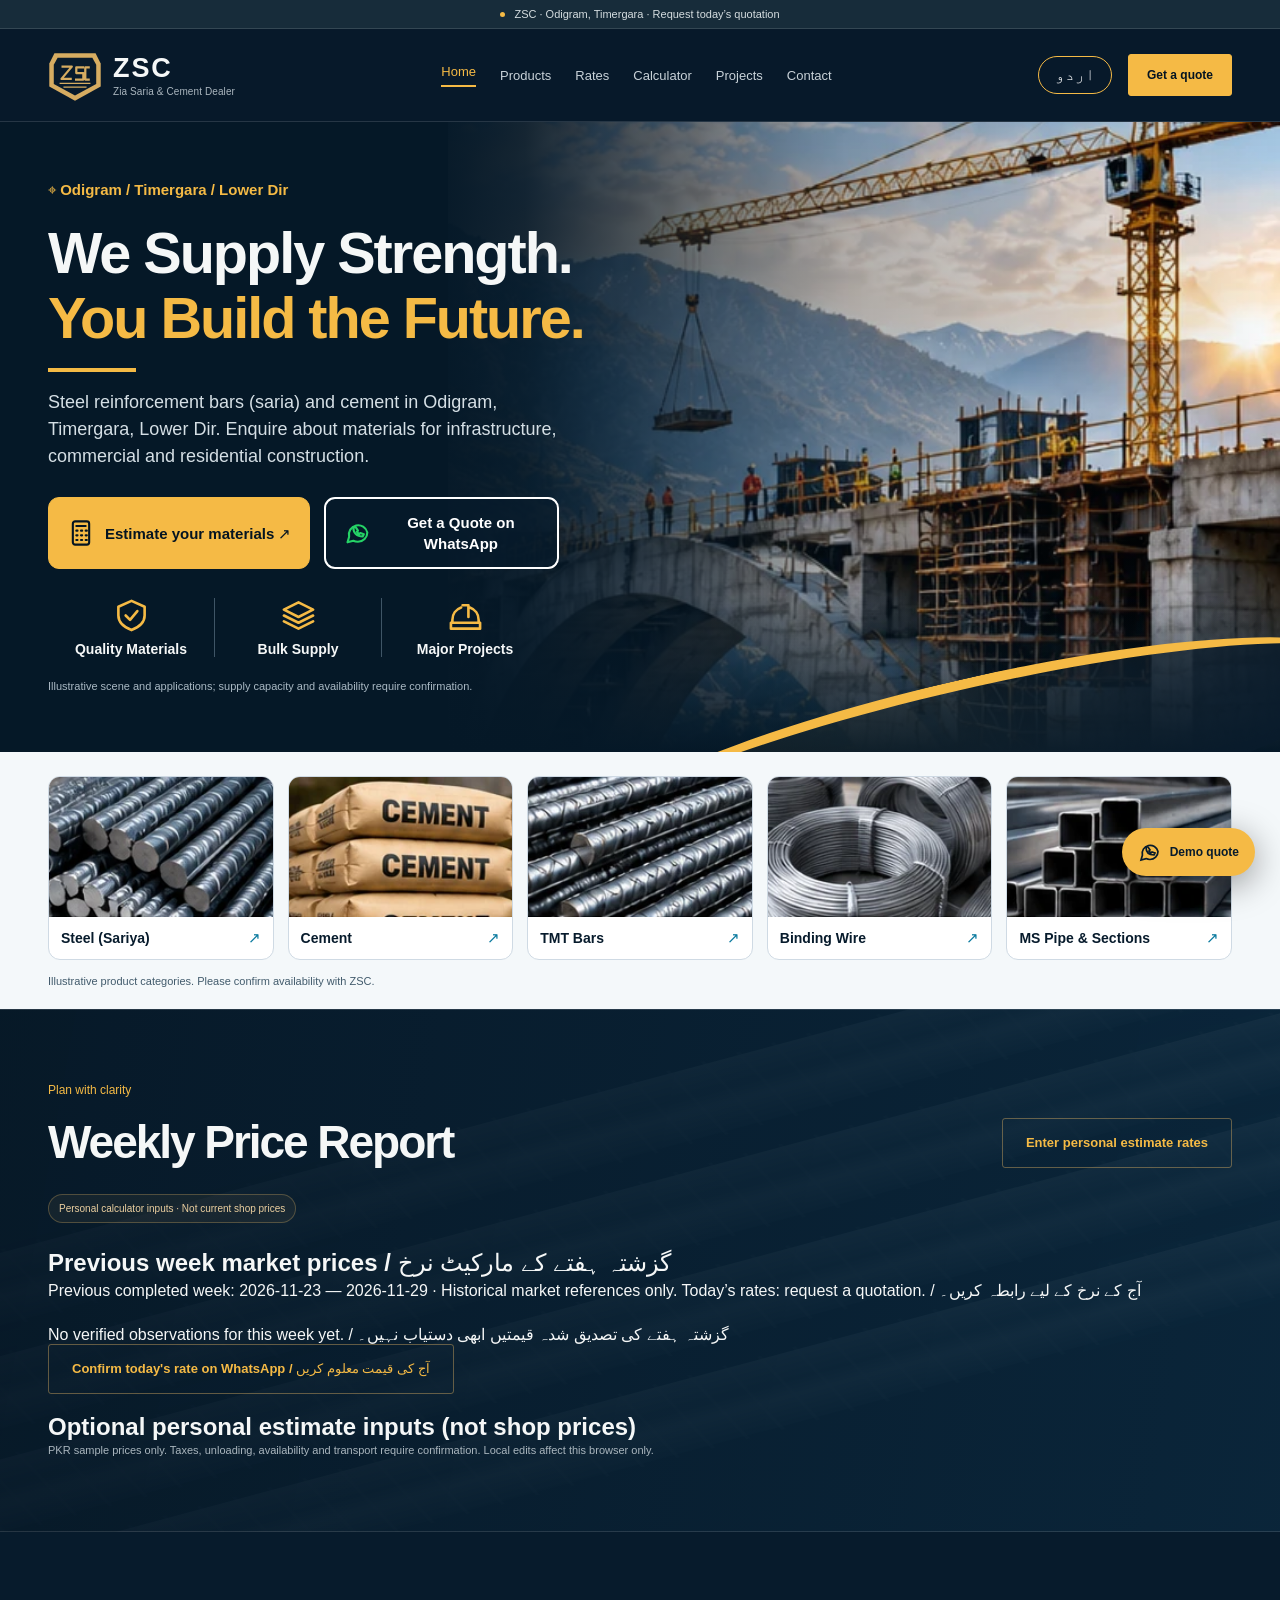
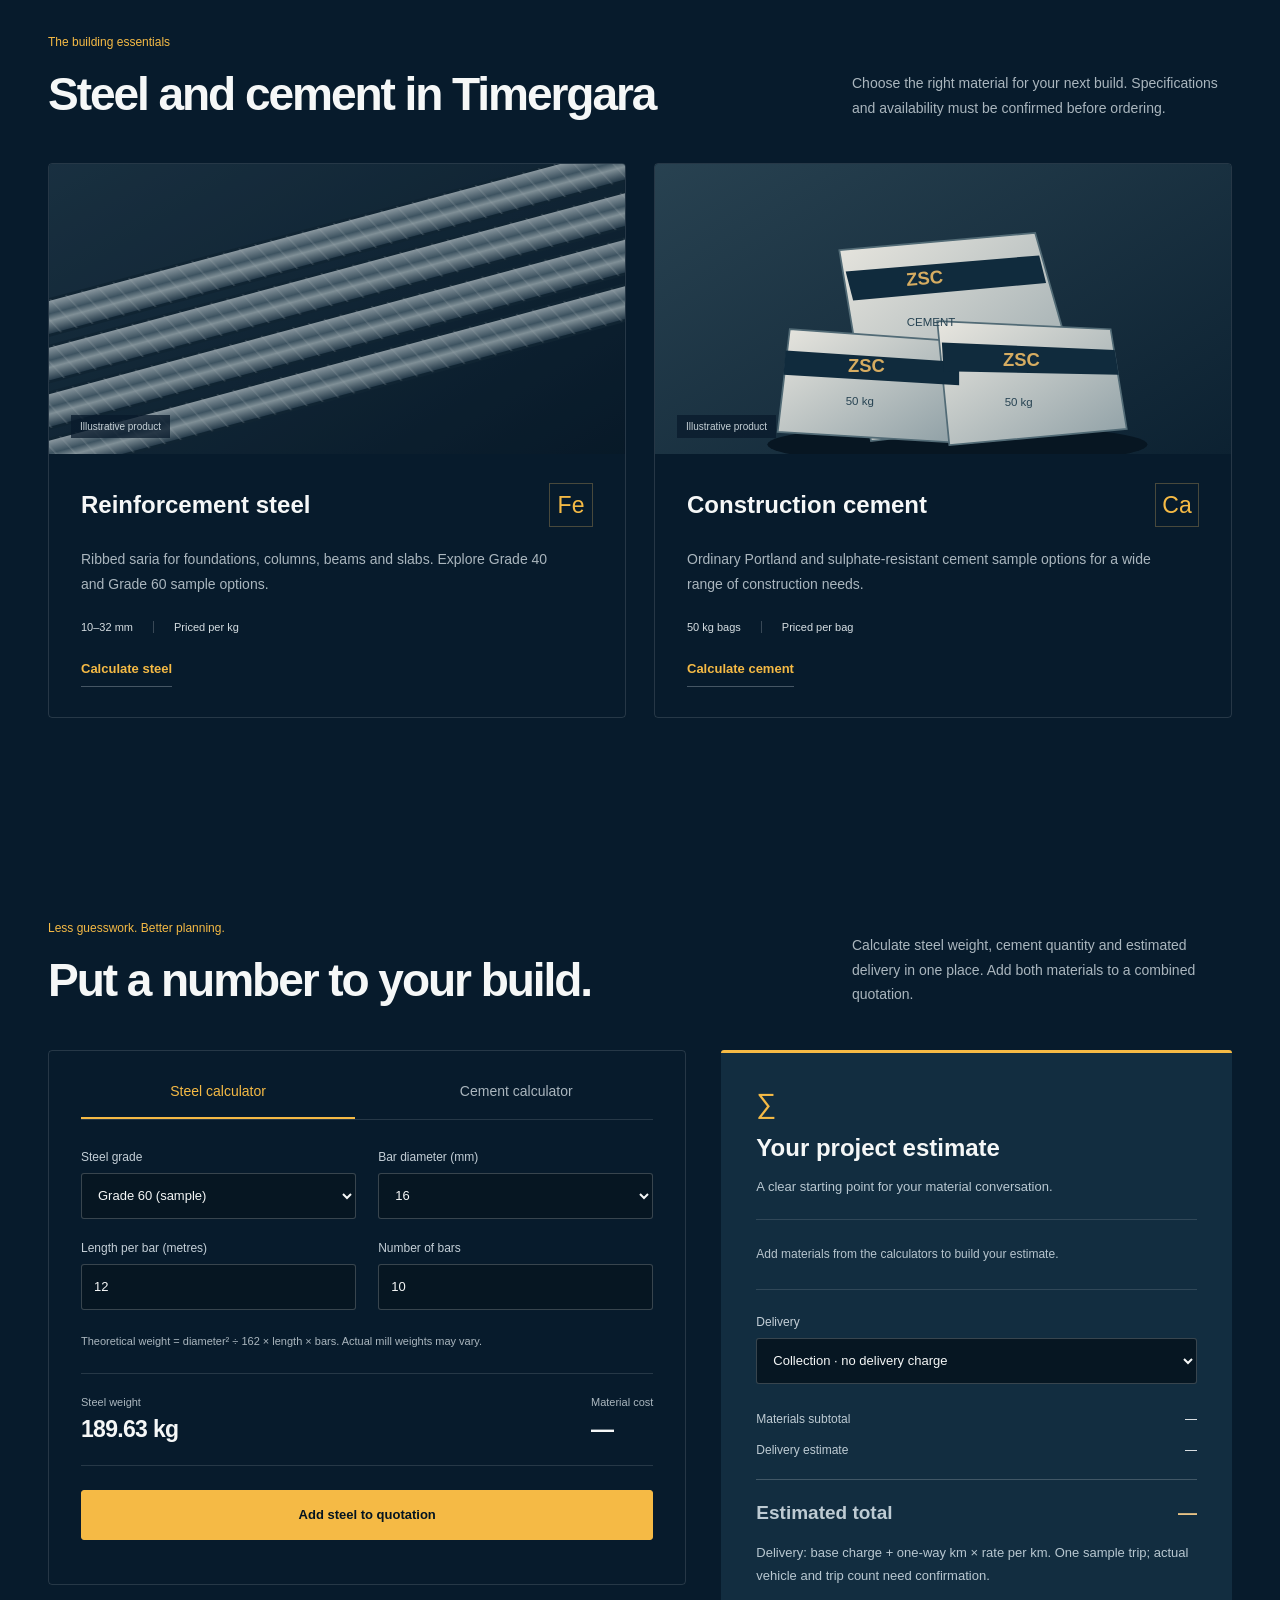
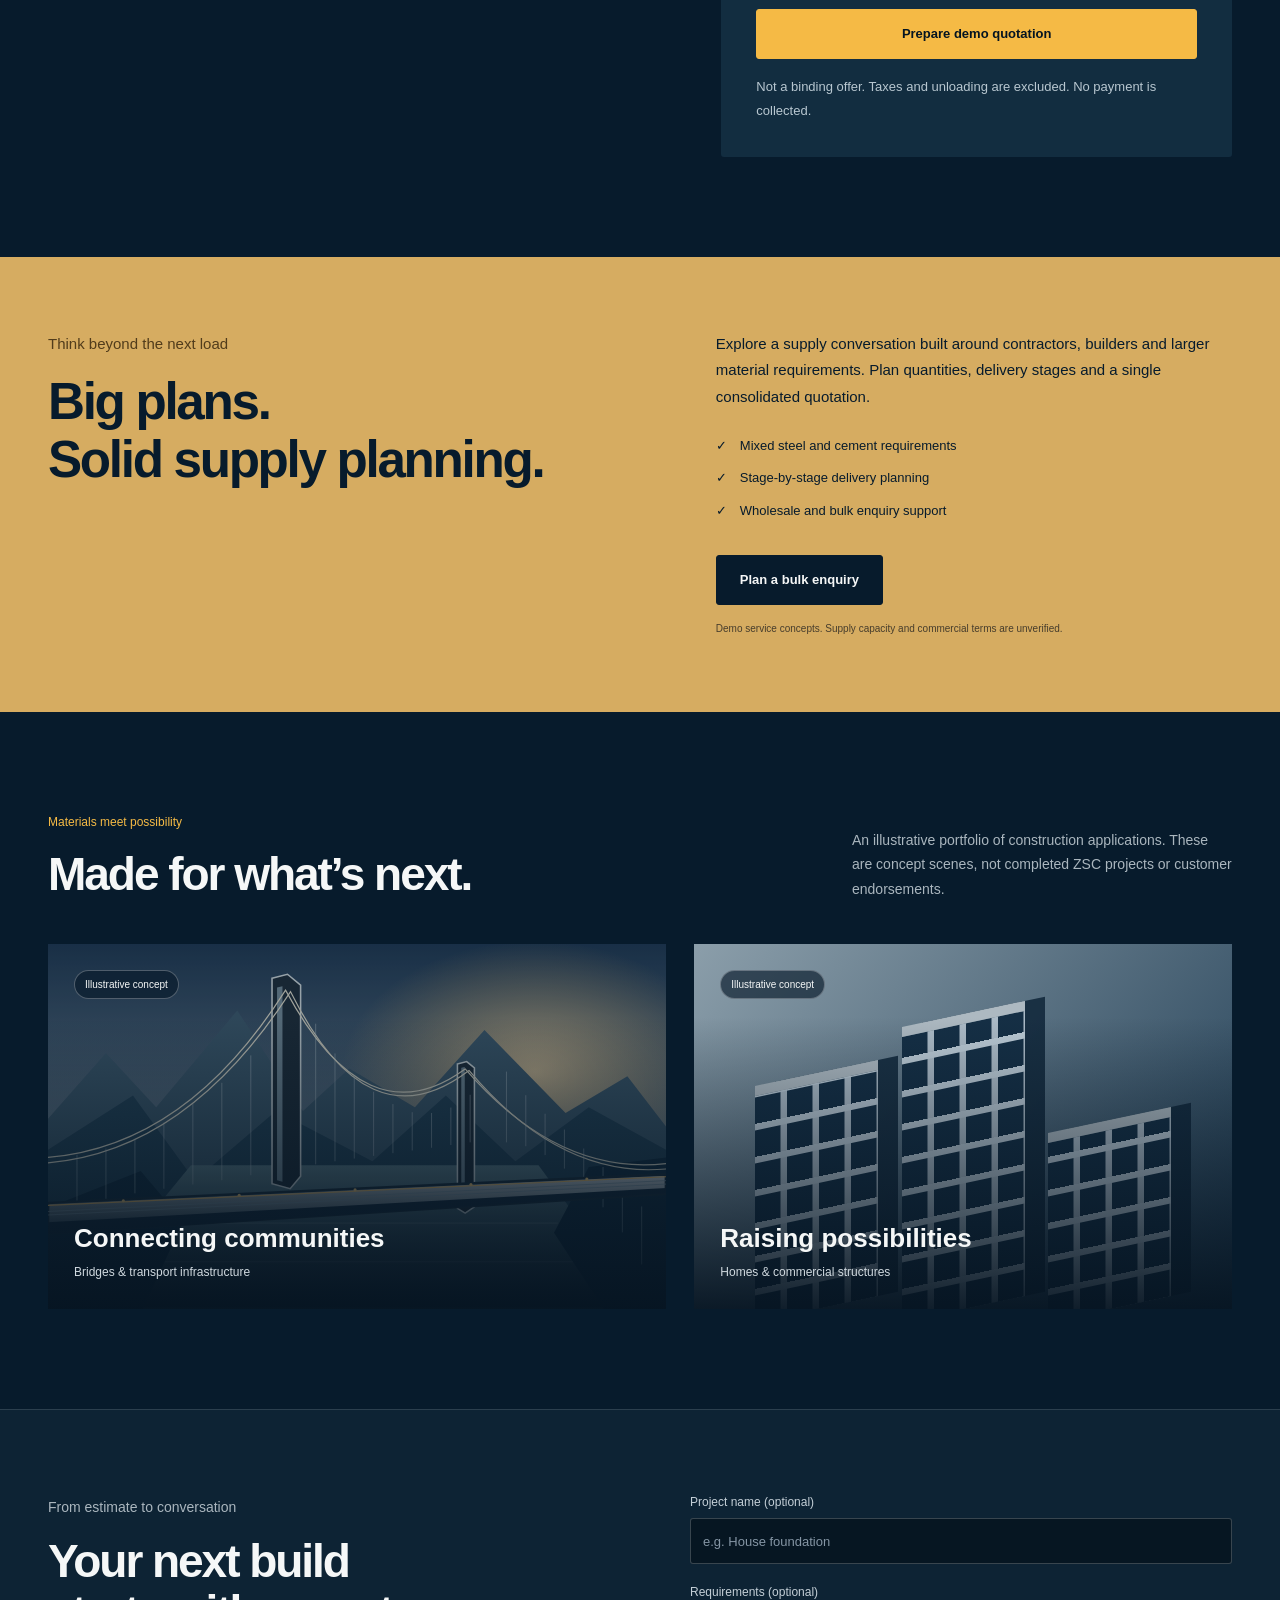
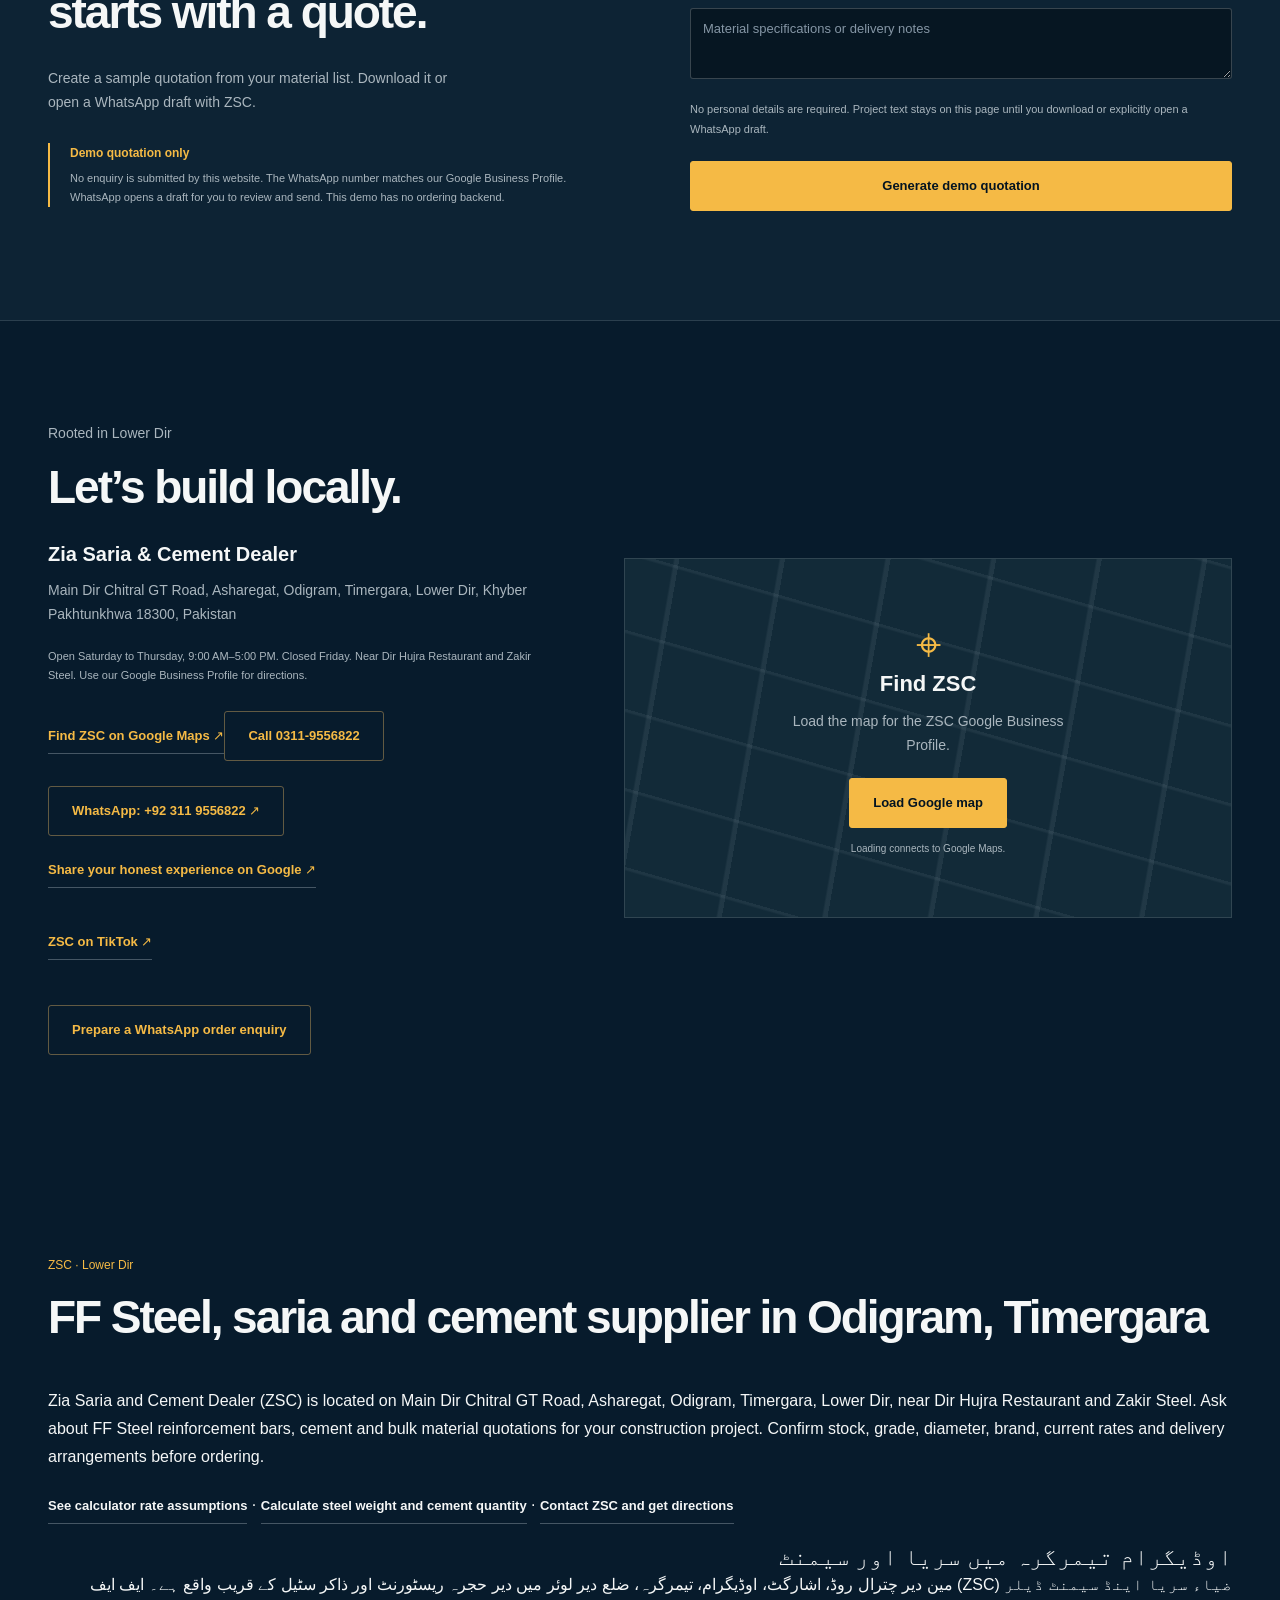
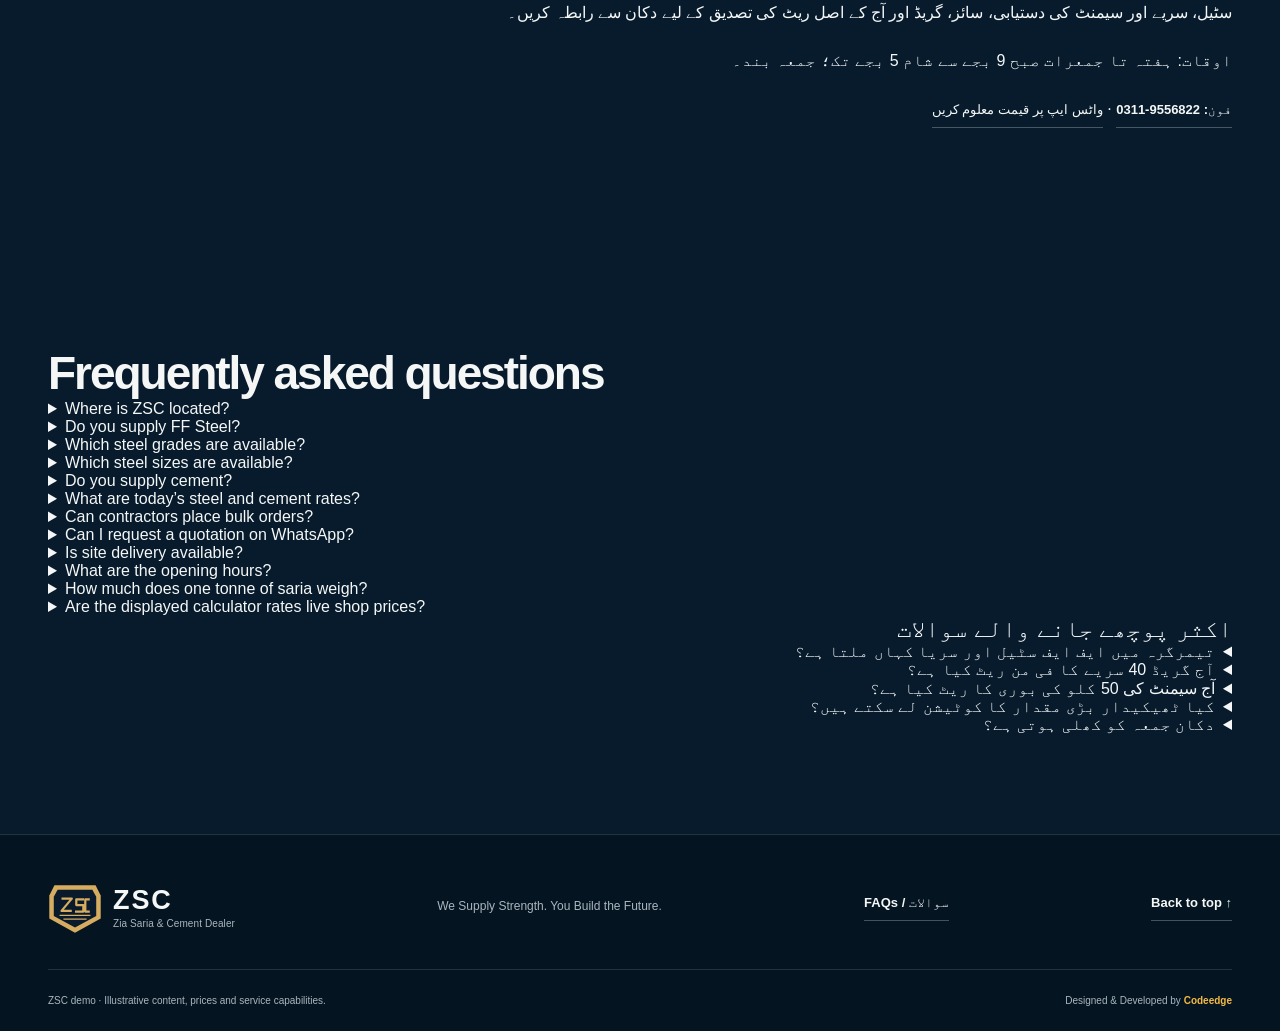
==== commit e598e82d: "Update historical HTML snapshot and Urdu FAQ for Grade 40 per maund" ====
--- a/index.html
+++ b/index.html
@@ -14,7 +14,7 @@
   <meta property="og:url" content="https://sohail654312-gif.github.io/zsc-demo/">
   <meta property="og:image" content="https://sohail654312-gif.github.io/zsc-demo/assets/social.png"><meta property="og:image:width" content="1200"><meta property="og:image:height" content="630"><meta property="og:image:alt" content="ZSC steel and cement supplier in Timergara; illustrative mountain bridge">
   <meta name="twitter:card" content="summary_large_image"><meta name="twitter:title" content="ZSC — Zia Saria & Cement Dealer"><meta name="twitter:description" content="Steel reinforcement bars, saria and cement enquiries in Odigram, Timergara, Lower Dir."><meta name="twitter:image" content="https://sohail654312-gif.github.io/zsc-demo/assets/social.png">
-  <link rel="icon" type="image/svg+xml" href="assets/logo.svg"><link rel="stylesheet" href="assets/style.css?v=approved-infra-1"><script src="assets/daily-prices.js?v=weekly-2" defer></script><script src="assets/app.js?v=weekly-2" defer></script>
+  <link rel="icon" type="image/svg+xml" href="assets/logo.svg"><link rel="stylesheet" href="assets/style.css?v=approved-infra-1"><script src="assets/daily-prices.js?v=weekly-3" defer></script><script src="assets/app.js?v=weekly-2" defer></script>
   <script type="application/ld+json">{"@context":"https://schema.org","@type":"LocalBusiness","name":"Zia Saria and Cement Dealer","url":"https://sohail654312-gif.github.io/zsc-demo/","logo":"https://sohail654312-gif.github.io/zsc-demo/assets/logo.svg","description":"Zia Saria and Cement Dealer in Odigram, Timergara, supplies FF Steel reinforcement bars, saria and cement. Contact ZSC for availability and current rates.","address":{"@type":"PostalAddress","streetAddress":"Main Dir Chitral GT Road, Asharegat, Odigram","addressLocality":"Timergara","addressRegion":"Khyber Pakhtunkhwa","addressCountry":"PK","postalCode":"18300"},"knowsLanguage":["en","ur"],"currenciesAccepted":"PKR","telephone":"+923119556822","alternateName":["ZSC","ضیاء سریا اینڈ سیمنٹ ڈیلر"],"@id":"https://sohail654312-gif.github.io/zsc-demo/#business","openingHoursSpecification":[{"@type":"OpeningHoursSpecification","dayOfWeek":["Saturday","Sunday","Monday","Tuesday","Wednesday","Thursday"],"opens":"09:00","closes":"17:00"}],"sameAs":["https://www.tiktok.com/@ziaulhaqsteelmill"],"hasMap":"https://www.google.com/maps?cid=229236309418202755"}</script>
 </head>
 <body>
@@ -39,7 +39,7 @@
 <h3 id="public-rates-title">Previous week market prices / گزشتہ ہفتے کے مارکیٹ نرخ</h3>
 <p id="public-rates-status" role="status">Historical prices only — request a quotation for today's rates. / آج کے نرخ کے لیے کوٹیشن حاصل کریں۔</p>
 <!-- DAILY_PRICE_SNAPSHOT_START -->
-<div id="public-rates-snapshot"><p>Historical market references, 16–22 November 2026. Observations on 19 November only; other days and FF Steel brand-specific prices are unverified. Not ZSC selling prices.</p><div class="rate-board"><div class="rate-item"><span class="rate-name">Grade 40 saria (Pakistan)</span><div class="rate-value">PKR 252–261</div><span class="rate-unit">per kg · 2026-11-19</span><a href="https://latestpricepakistan.com/cement-steel-saria-price-pakistan-4-november-2026/" rel="noopener noreferrer">Latest Price in Pakistan, citing AtaPata</a></div><div class="rate-item"><span class="rate-name">Grade 60 saria (Pakistan)</span><div class="rate-value">PKR 254–263</div><span class="rate-unit">per kg · 2026-11-19</span><a href="https://latestpricepakistan.com/cement-steel-saria-price-pakistan-4-november-2026/" rel="noopener noreferrer">Latest Price in Pakistan, citing AtaPata</a></div><div class="rate-item"><span class="rate-name">Cement (Peshawar, all brands survey)</span><div class="rate-value">PKR 1562</div><span class="rate-unit">per 50 kg bag · 2026-11-19</span><a href="https://www.pbs.gov.pk/wp-content/uploads/2020/07/Annex_19.11.2026.pdf" rel="noopener noreferrer">Pakistan Bureau of Statistics</a></div><div class="rate-item"><span class="rate-name">Cement (Pakistan survey average)</span><div class="rate-value">PKR 1577</div><span class="rate-unit">per 50 kg bag · 2026-11-19</span><a href="https://www.pbs.gov.pk/wp-content/uploads/2020/07/Annex_19.11.2026.pdf" rel="noopener noreferrer">Pakistan Bureau of Statistics</a></div><div class="rate-item"><span class="rate-name">Lucky Cement</span><div class="rate-value">PKR 1600–1640</div><span class="rate-unit">per 50 kg bag · 2026-11-19</span><a href="https://imaarat.com/blogs/construction-guides/cement-rate-today-in-pakistan" rel="noopener noreferrer">Imaarat published market estimates</a></div><div class="rate-item"><span class="rate-name">Bestway Cement</span><div class="rate-value">PKR 1605–1640</div><span class="rate-unit">per 50 kg bag · 2026-11-19</span><a href="https://imaarat.com/blogs/construction-guides/cement-rate-today-in-pakistan" rel="noopener noreferrer">Imaarat published market estimates</a></div><div class="rate-item"><span class="rate-name">Maple Leaf Cement</span><div class="rate-value">PKR 1625–1660</div><span class="rate-unit">per 50 kg bag · 2026-11-19</span><a href="https://imaarat.com/blogs/construction-guides/cement-rate-today-in-pakistan" rel="noopener noreferrer">Imaarat published market estimates</a></div><div class="rate-item"><span class="rate-name">Cherat Cement</span><div class="rate-value">PKR 1605–1645</div><span class="rate-unit">per 50 kg bag · 2026-11-19</span><a href="https://imaarat.com/blogs/construction-guides/cement-rate-today-in-pakistan" rel="noopener noreferrer">Imaarat published market estimates</a></div><div class="rate-item"><span class="rate-name">Kohat Cement</span><div class="rate-value">PKR 1595–1635</div><span class="rate-unit">per 50 kg bag · 2026-11-19</span><a href="https://imaarat.com/blogs/construction-guides/cement-rate-today-in-pakistan" rel="noopener noreferrer">Imaarat published market estimates</a></div></div></div>
+<div id="public-rates-snapshot"><p>Historical market references, 16–22 November 2026. Observations on 19 November only; other days and FF Steel brand-specific prices are unverified. Not ZSC selling prices.</p><div class="rate-board"><div class="rate-item"><span class="rate-name">Grade 40 saria (Pakistan)</span><div class="rate-value">PKR 10,080–10,440</div><span class="rate-unit">per maund (40 kg) / فی من · 2026-11-19</span><a href="https://latestpricepakistan.com/cement-steel-saria-price-pakistan-4-november-2026/" rel="noopener noreferrer">Latest Price in Pakistan, citing AtaPata</a></div><div class="rate-item"><span class="rate-name">Grade 60 saria (Pakistan)</span><div class="rate-value">PKR 254–263</div><span class="rate-unit">per kg · 2026-11-19</span><a href="https://latestpricepakistan.com/cement-steel-saria-price-pakistan-4-november-2026/" rel="noopener noreferrer">Latest Price in Pakistan, citing AtaPata</a></div><div class="rate-item"><span class="rate-name">Cement (Peshawar, all brands survey)</span><div class="rate-value">PKR 1562</div><span class="rate-unit">per 50 kg bag · 2026-11-19</span><a href="https://www.pbs.gov.pk/wp-content/uploads/2020/07/Annex_19.11.2026.pdf" rel="noopener noreferrer">Pakistan Bureau of Statistics</a></div><div class="rate-item"><span class="rate-name">Cement (Pakistan survey average)</span><div class="rate-value">PKR 1577</div><span class="rate-unit">per 50 kg bag · 2026-11-19</span><a href="https://www.pbs.gov.pk/wp-content/uploads/2020/07/Annex_19.11.2026.pdf" rel="noopener noreferrer">Pakistan Bureau of Statistics</a></div><div class="rate-item"><span class="rate-name">Lucky Cement</span><div class="rate-value">PKR 1600–1640</div><span class="rate-unit">per 50 kg bag · 2026-11-19</span><a href="https://imaarat.com/blogs/construction-guides/cement-rate-today-in-pakistan" rel="noopener noreferrer">Imaarat published market estimates</a></div><div class="rate-item"><span class="rate-name">Bestway Cement</span><div class="rate-value">PKR 1605–1640</div><span class="rate-unit">per 50 kg bag · 2026-11-19</span><a href="https://imaarat.com/blogs/construction-guides/cement-rate-today-in-pakistan" rel="noopener noreferrer">Imaarat published market estimates</a></div><div class="rate-item"><span class="rate-name">Maple Leaf Cement</span><div class="rate-value">PKR 1625–1660</div><span class="rate-unit">per 50 kg bag · 2026-11-19</span><a href="https://imaarat.com/blogs/construction-guides/cement-rate-today-in-pakistan" rel="noopener noreferrer">Imaarat published market estimates</a></div><div class="rate-item"><span class="rate-name">Cherat Cement</span><div class="rate-value">PKR 1605–1645</div><span class="rate-unit">per 50 kg bag · 2026-11-19</span><a href="https://imaarat.com/blogs/construction-guides/cement-rate-today-in-pakistan" rel="noopener noreferrer">Imaarat published market estimates</a></div><div class="rate-item"><span class="rate-name">Kohat Cement</span><div class="rate-value">PKR 1595–1635</div><span class="rate-unit">per 50 kg bag · 2026-11-19</span><a href="https://imaarat.com/blogs/construction-guides/cement-rate-today-in-pakistan" rel="noopener noreferrer">Imaarat published market estimates</a></div></div></div>
 <!-- DAILY_PRICE_SNAPSHOT_END -->
 <p><a class="button outline" href="https://wa.me/923119556822?text=Please%20confirm%20today%27s%20steel%20and%20cement%20prices" target="_blank" rel="noopener noreferrer">Confirm today's rate on WhatsApp / آج کی قیمت معلوم کریں</a></p>
 </div>
@@ -83,7 +83,7 @@
 <details><summary>Are the displayed calculator rates live shop prices?</summary><p>No. The calculator accepts personal planning assumptions, not current shop rates. Ask ZSC for a current quotation and confirm the material specification, availability and transport charges.</p></details>
 <div lang="ur" dir="rtl"><h3>اکثر پوچھے جانے والے سوالات</h3>
 <details><summary>تیمرگرہ میں ایف ایف سٹیل اور سریا کہاں ملتا ہے؟</summary><p>ضیاء سریا اینڈ سیمنٹ ڈیلر اوڈیگرام، تیمرگرہ میں دیر حجرہ ریسٹورنٹ اور ذاکر سٹیل کے قریب واقع ہے۔ دستیابی کی تصدیق کے لیے دکان سے رابطہ کریں۔</p></details>
-<details><summary>آج سریے کا فی کلو اور فی ٹن ریٹ کیا ہے؟</summary><p>سریے کی حتمی قیمت گریڈ، سائز، برانڈ اور مارکیٹ کے لحاظ سے بدلتی ہے۔ ایک میٹرک ٹن 1000 کلوگرام ہے۔ آج کا اصل ریٹ فون یا واٹس ایپ پر معلوم کریں۔</p></details>
+<details><summary>آج گریڈ 40 سریے کا فی من ریٹ کیا ہے؟</summary><p>سریے کی حتمی قیمت گریڈ، سائز، برانڈ اور مارکیٹ کے لحاظ سے بدلتی ہے۔ گریڈ 40 سریے کا ایک من 40 کلوگرام ہے۔ آج کا اصل ریٹ فون یا واٹس ایپ پر معلوم کریں۔</p></details>
 <details><summary>آج سیمنٹ کی 50 کلو کی بوری کا ریٹ کیا ہے؟</summary><p>قیمت برانڈ، دستیابی اور ٹرانسپورٹ کے لحاظ سے مختلف ہو سکتی ہے۔ تازہ قیمت کے لیے ZSC سے رابطہ کریں۔</p></details>
 <details><summary>کیا ٹھیکیدار بڑی مقدار کا کوٹیشن لے سکتے ہیں؟</summary><p>جی ہاں، مطلوبہ مقدار، سائز اور تعمیراتی مقام کی تفصیلات واٹس ایپ پر بھیج کر کوٹیشن طلب کریں۔</p></details>
 <details><summary>دکان جمعہ کو کھلی ہوتی ہے؟</summary><p>جمعہ بند ہے۔ ہفتہ سے جمعرات صبح 9 بجے سے شام 5 بجے تک کھلی ہے۔</p></details>
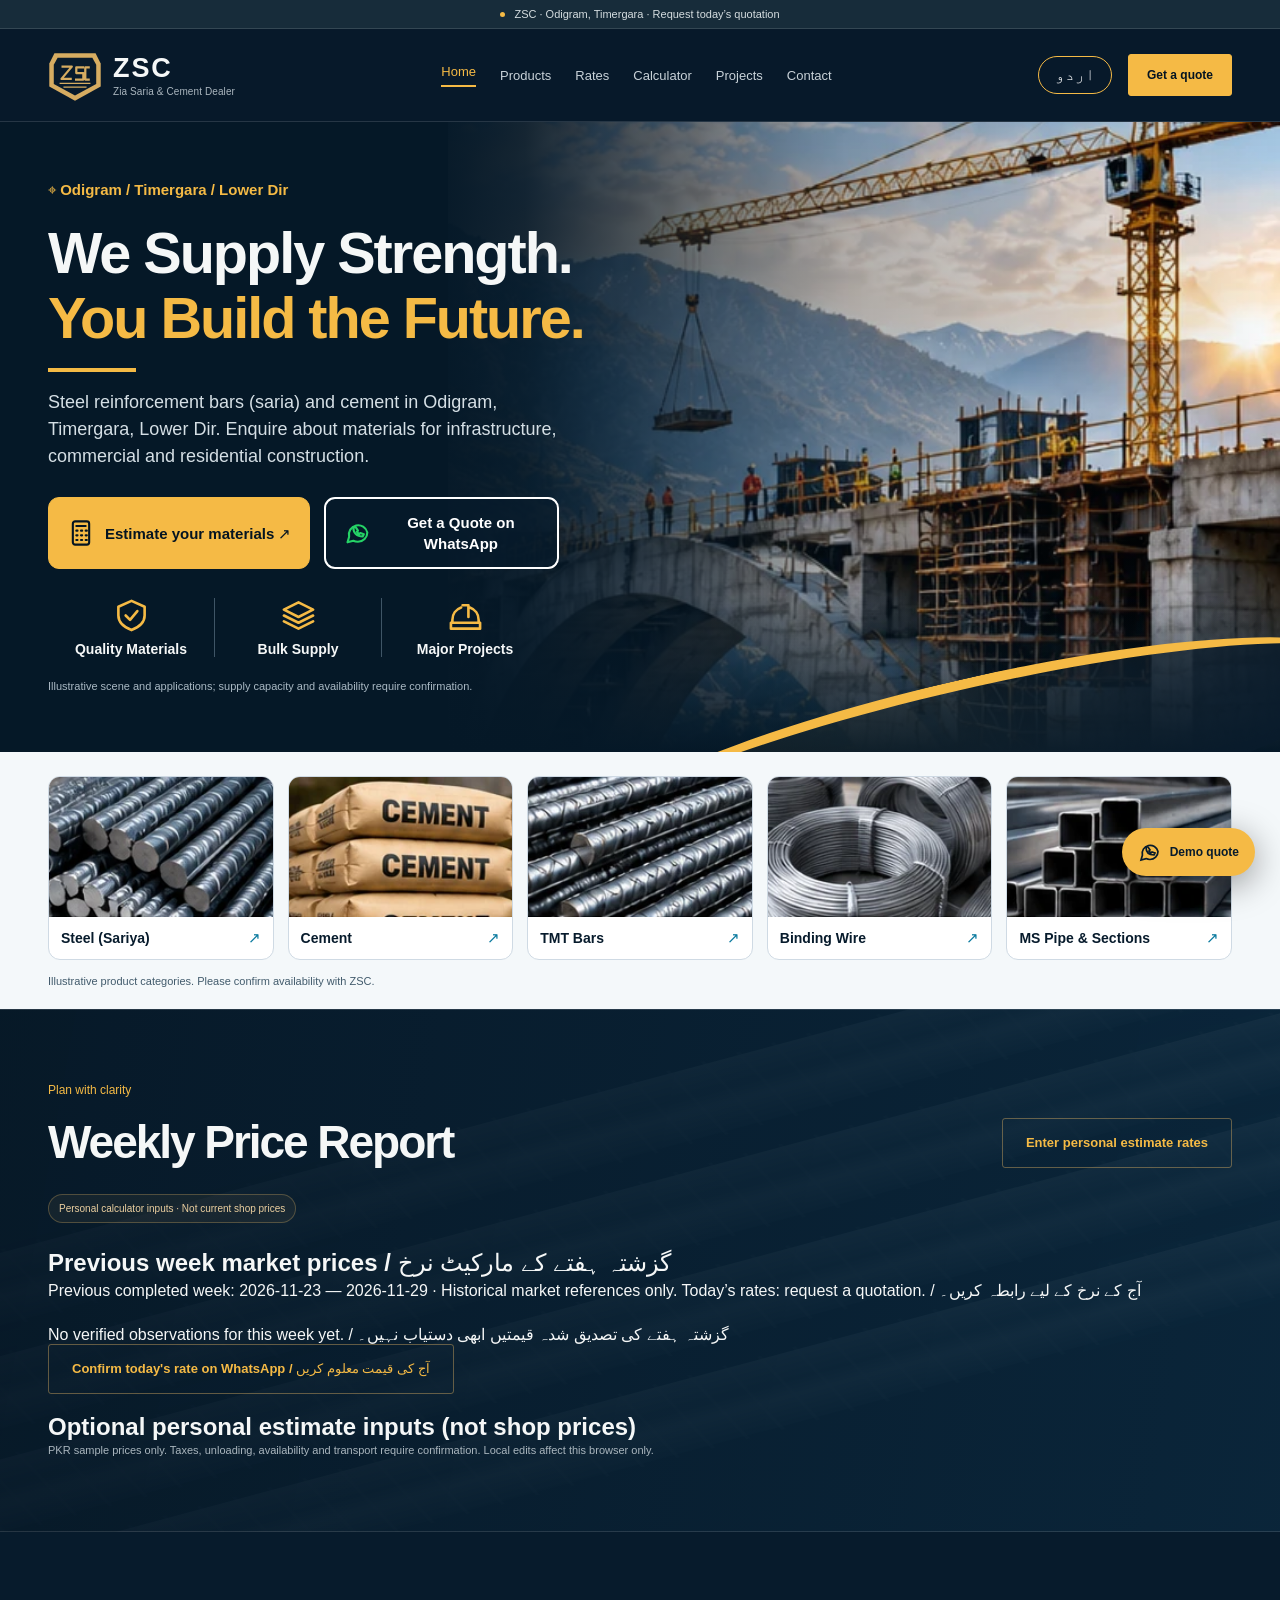
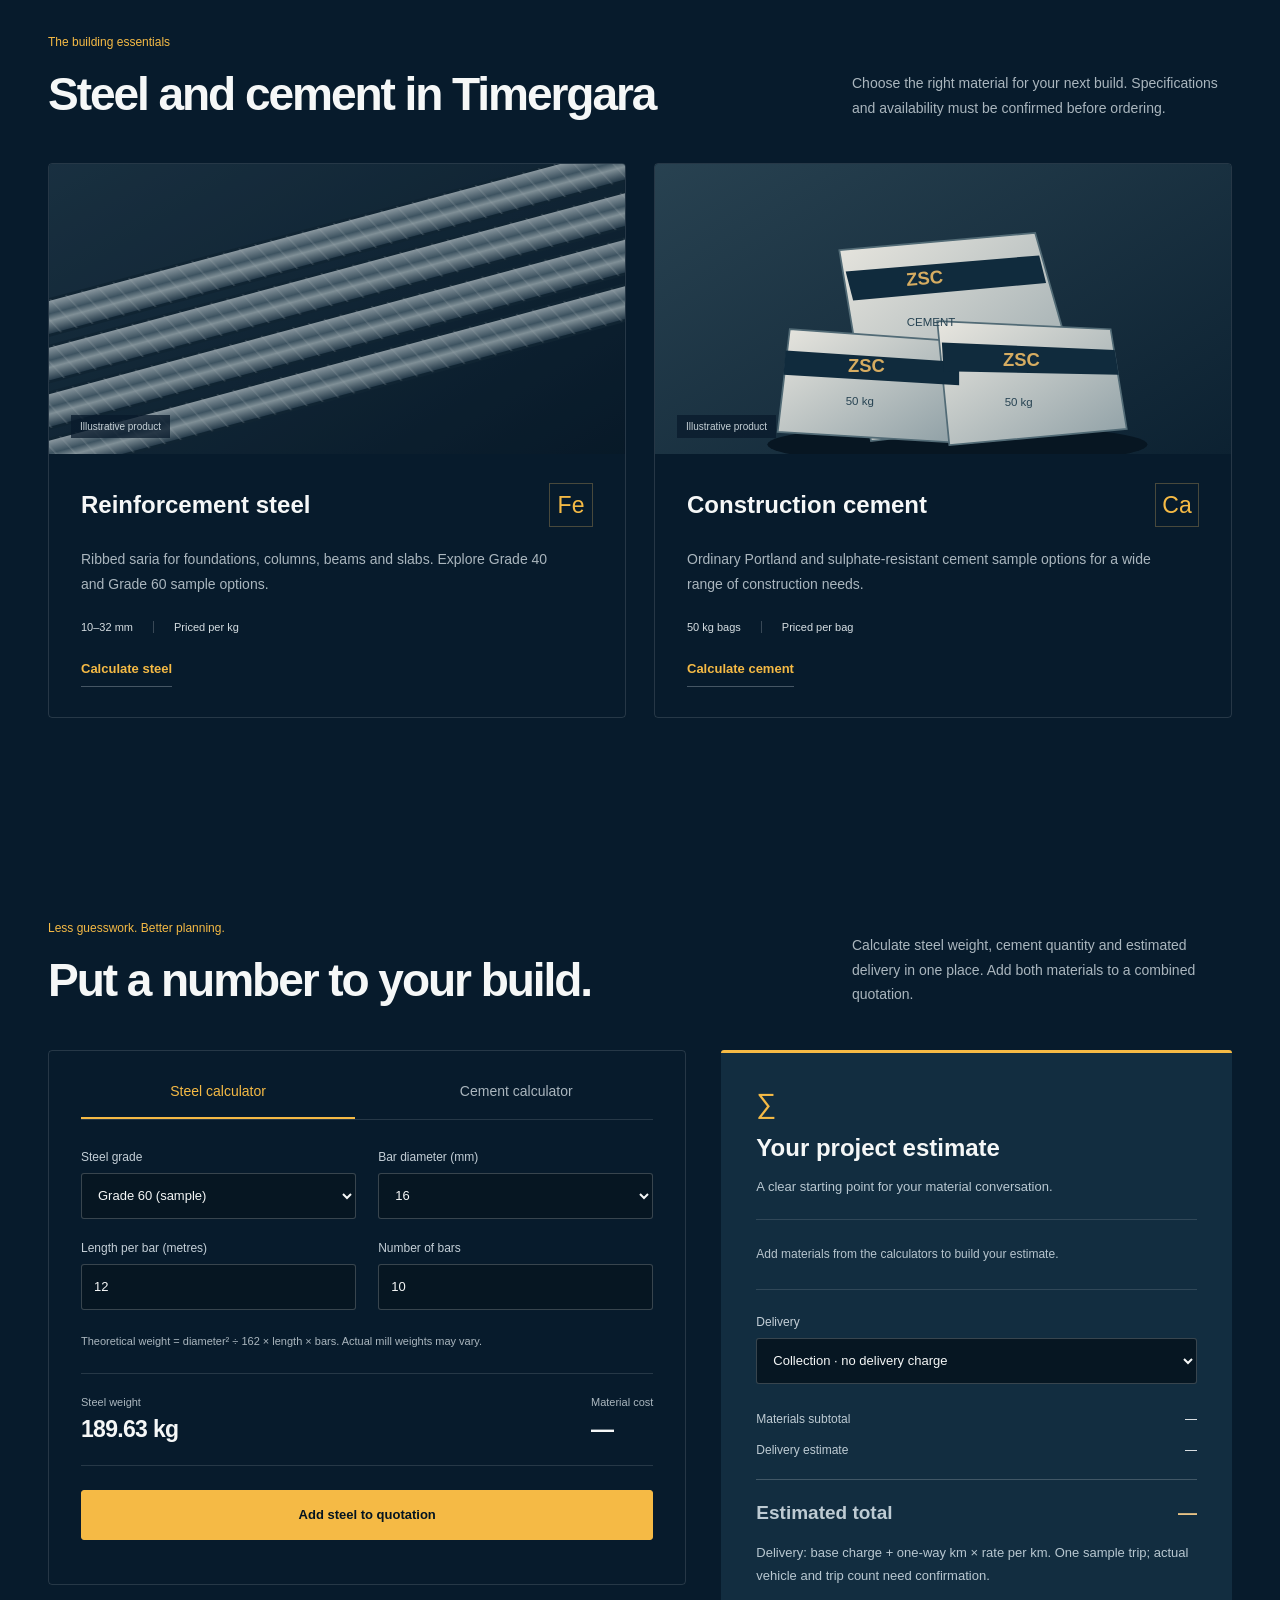
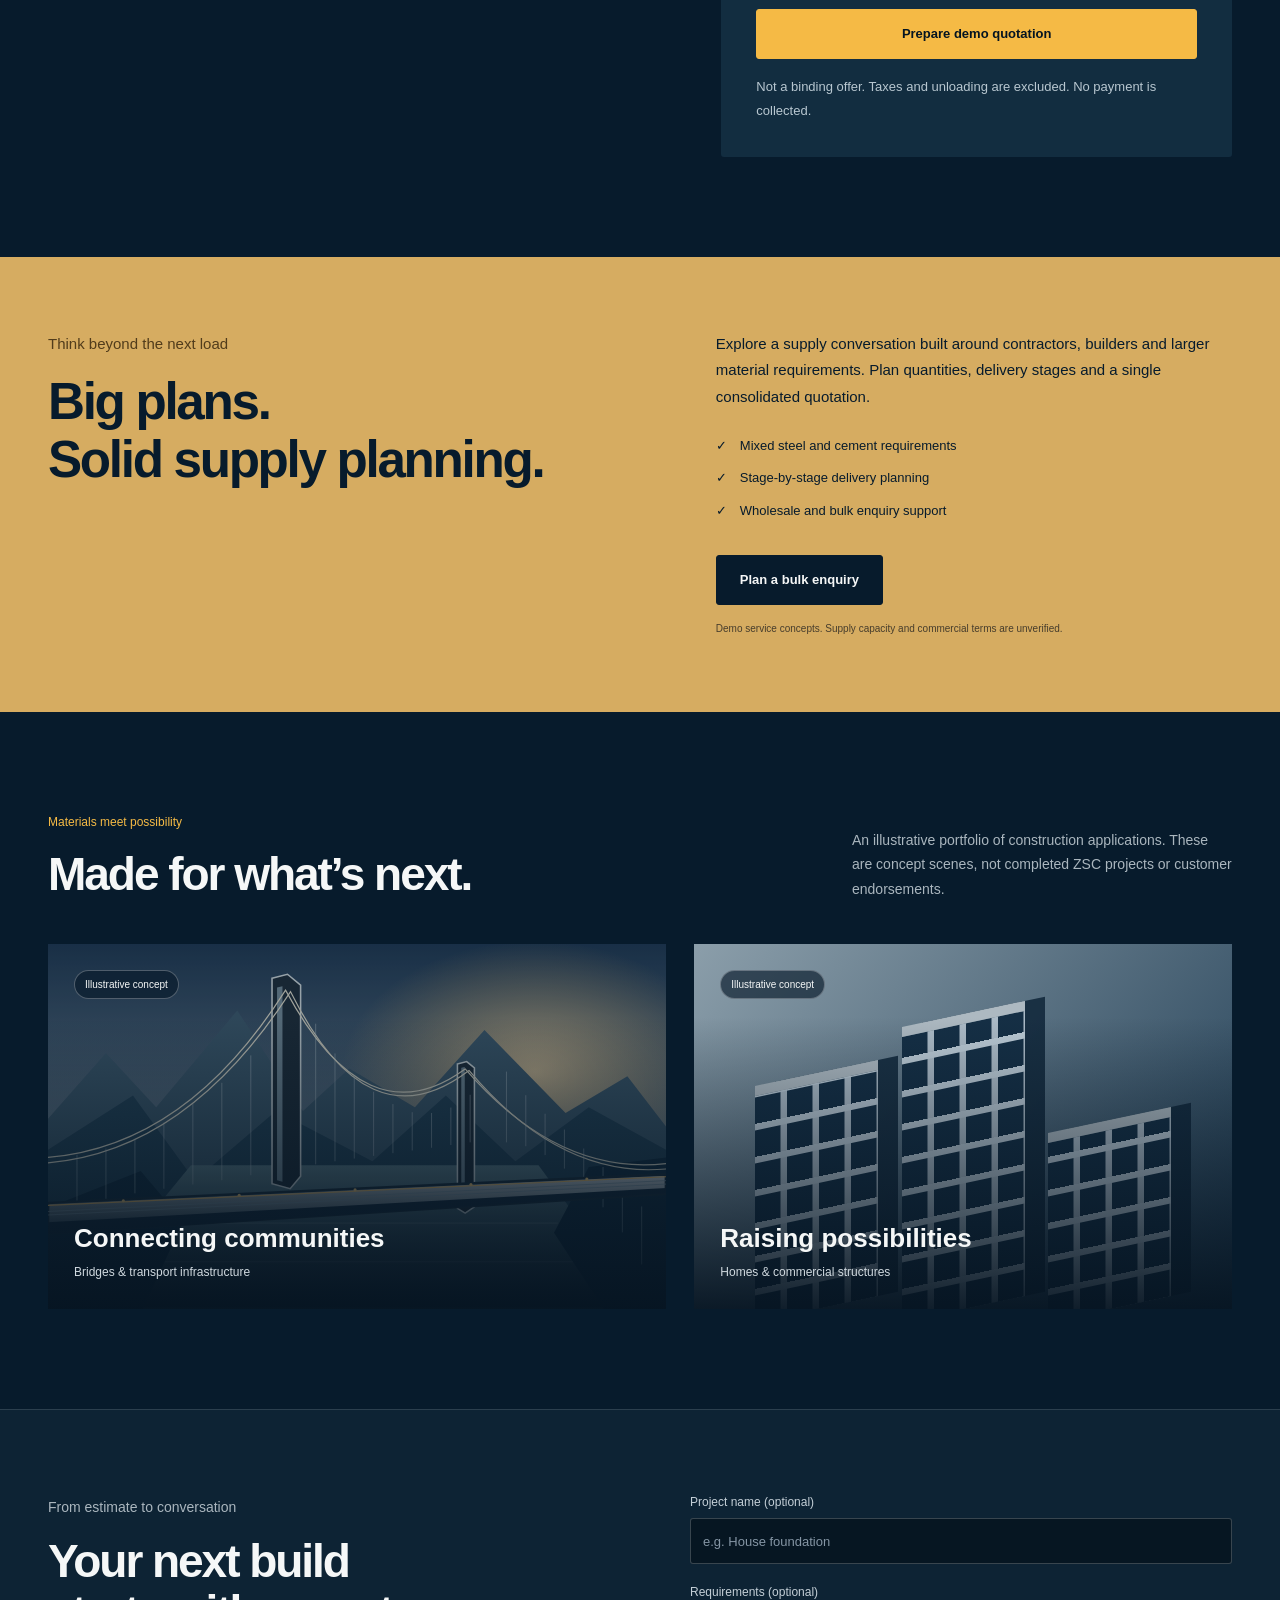
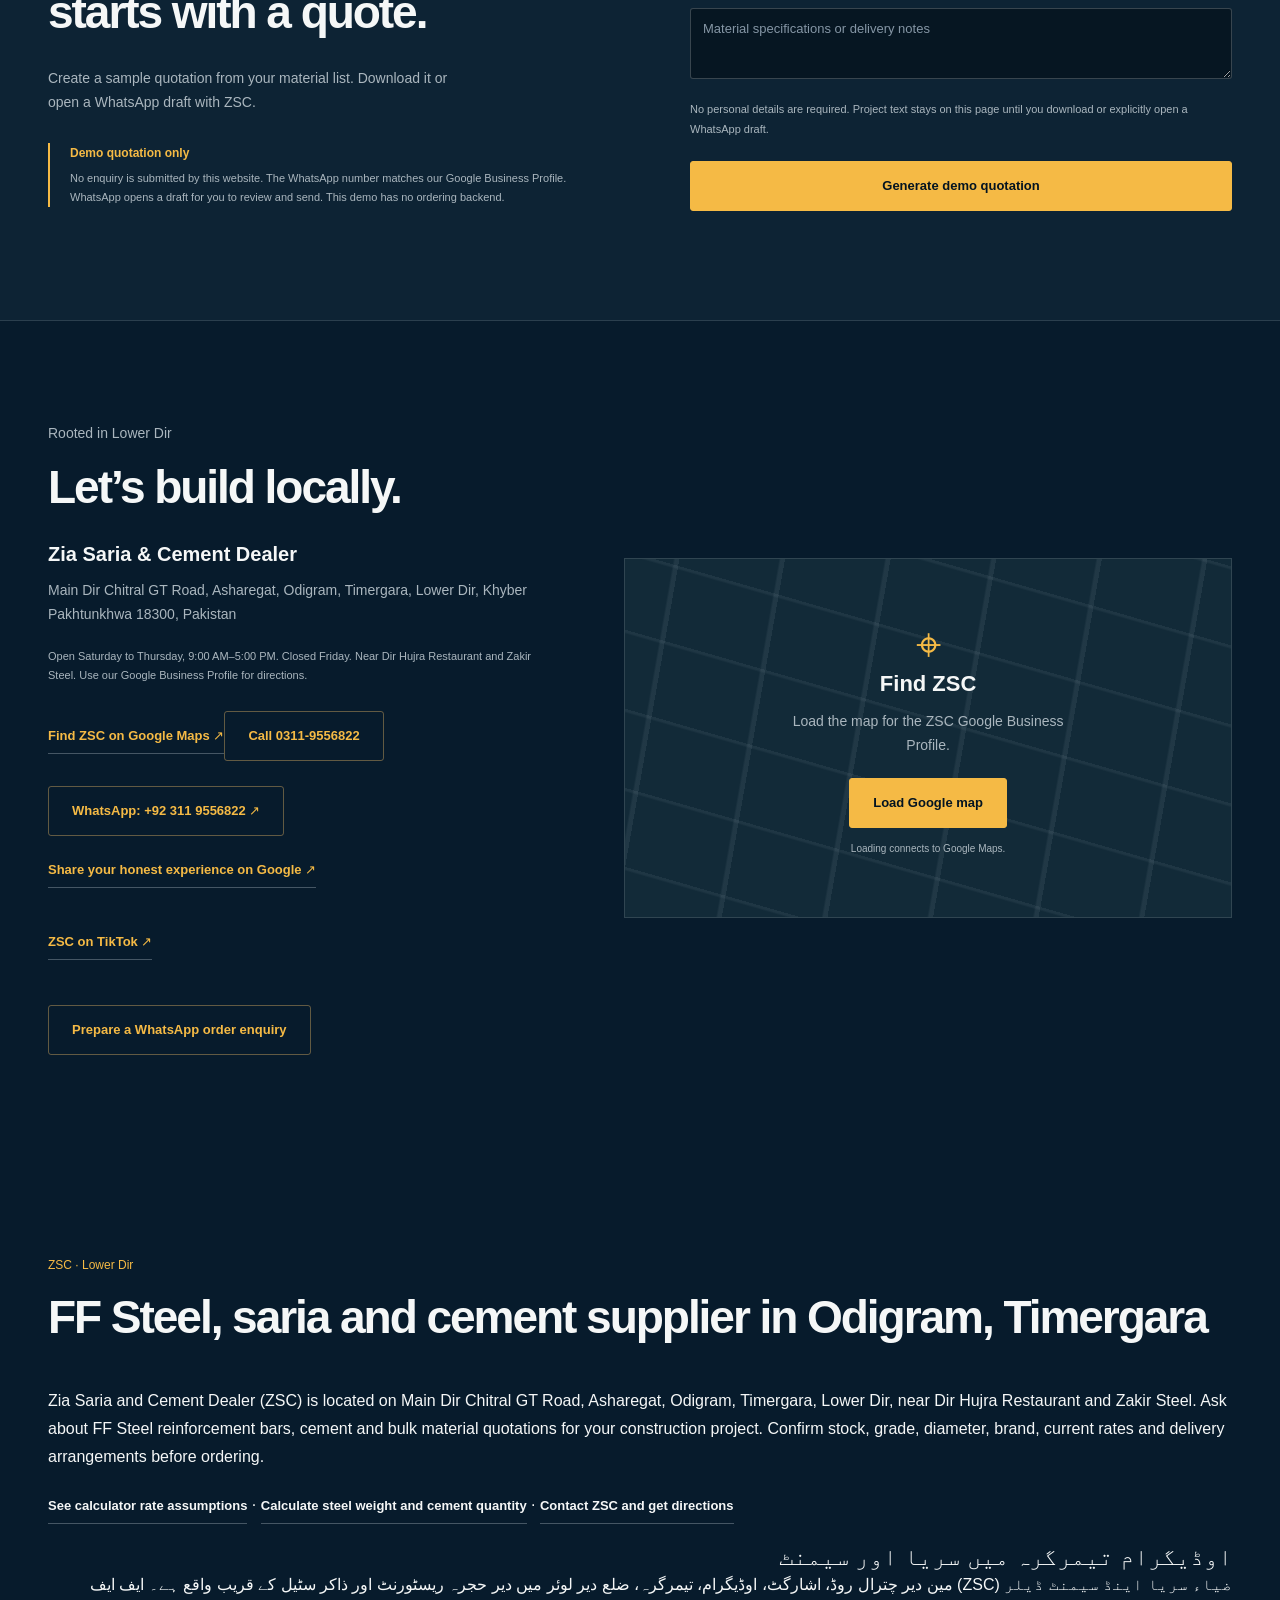
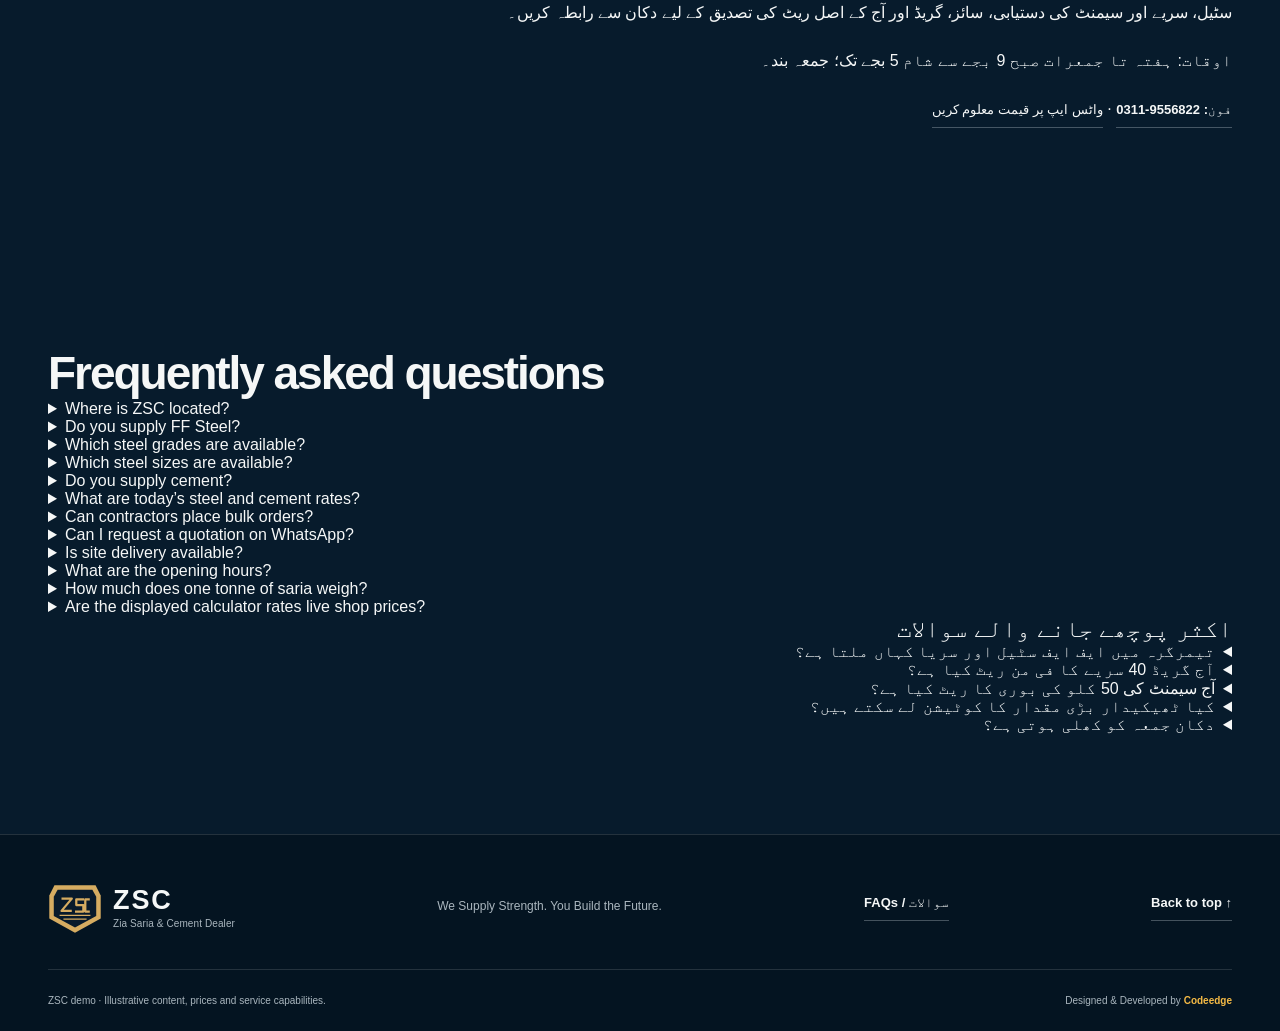
==== commit 00b60aa5: "Show Lower Dir estimates separately from unchanged source observations in static SEO snapshot" ====
--- a/index.html
+++ b/index.html
@@ -14,7 +14,7 @@
   <meta property="og:url" content="https://sohail654312-gif.github.io/zsc-demo/">
   <meta property="og:image" content="https://sohail654312-gif.github.io/zsc-demo/assets/social.png"><meta property="og:image:width" content="1200"><meta property="og:image:height" content="630"><meta property="og:image:alt" content="ZSC steel and cement supplier in Timergara; illustrative mountain bridge">
   <meta name="twitter:card" content="summary_large_image"><meta name="twitter:title" content="ZSC — Zia Saria & Cement Dealer"><meta name="twitter:description" content="Steel reinforcement bars, saria and cement enquiries in Odigram, Timergara, Lower Dir."><meta name="twitter:image" content="https://sohail654312-gif.github.io/zsc-demo/assets/social.png">
-  <link rel="icon" type="image/svg+xml" href="assets/logo.svg"><link rel="stylesheet" href="assets/style.css?v=approved-infra-1"><script src="assets/daily-prices.js?v=weekly-3" defer></script><script src="assets/app.js?v=weekly-2" defer></script>
+  <link rel="icon" type="image/svg+xml" href="assets/logo.svg"><link rel="stylesheet" href="assets/style.css?v=approved-infra-1"><script src="assets/daily-prices.js?v=weekly-4" defer></script><script src="assets/app.js?v=weekly-2" defer></script>
   <script type="application/ld+json">{"@context":"https://schema.org","@type":"LocalBusiness","name":"Zia Saria and Cement Dealer","url":"https://sohail654312-gif.github.io/zsc-demo/","logo":"https://sohail654312-gif.github.io/zsc-demo/assets/logo.svg","description":"Zia Saria and Cement Dealer in Odigram, Timergara, supplies FF Steel reinforcement bars, saria and cement. Contact ZSC for availability and current rates.","address":{"@type":"PostalAddress","streetAddress":"Main Dir Chitral GT Road, Asharegat, Odigram","addressLocality":"Timergara","addressRegion":"Khyber Pakhtunkhwa","addressCountry":"PK","postalCode":"18300"},"knowsLanguage":["en","ur"],"currenciesAccepted":"PKR","telephone":"+923119556822","alternateName":["ZSC","ضیاء سریا اینڈ سیمنٹ ڈیلر"],"@id":"https://sohail654312-gif.github.io/zsc-demo/#business","openingHoursSpecification":[{"@type":"OpeningHoursSpecification","dayOfWeek":["Saturday","Sunday","Monday","Tuesday","Wednesday","Thursday"],"opens":"09:00","closes":"17:00"}],"sameAs":["https://www.tiktok.com/@ziaulhaqsteelmill"],"hasMap":"https://www.google.com/maps?cid=229236309418202755"}</script>
 </head>
 <body>
@@ -39,7 +39,7 @@
 <h3 id="public-rates-title">Previous week market prices / گزشتہ ہفتے کے مارکیٹ نرخ</h3>
 <p id="public-rates-status" role="status">Historical prices only — request a quotation for today's rates. / آج کے نرخ کے لیے کوٹیشن حاصل کریں۔</p>
 <!-- DAILY_PRICE_SNAPSHOT_START -->
-<div id="public-rates-snapshot"><p>Historical market references, 16–22 November 2026. Observations on 19 November only; other days and FF Steel brand-specific prices are unverified. Not ZSC selling prices.</p><div class="rate-board"><div class="rate-item"><span class="rate-name">Grade 40 saria (Pakistan)</span><div class="rate-value">PKR 10,080–10,440</div><span class="rate-unit">per maund (40 kg) / فی من · 2026-11-19</span><a href="https://latestpricepakistan.com/cement-steel-saria-price-pakistan-4-november-2026/" rel="noopener noreferrer">Latest Price in Pakistan, citing AtaPata</a></div><div class="rate-item"><span class="rate-name">Grade 60 saria (Pakistan)</span><div class="rate-value">PKR 254–263</div><span class="rate-unit">per kg · 2026-11-19</span><a href="https://latestpricepakistan.com/cement-steel-saria-price-pakistan-4-november-2026/" rel="noopener noreferrer">Latest Price in Pakistan, citing AtaPata</a></div><div class="rate-item"><span class="rate-name">Cement (Peshawar, all brands survey)</span><div class="rate-value">PKR 1562</div><span class="rate-unit">per 50 kg bag · 2026-11-19</span><a href="https://www.pbs.gov.pk/wp-content/uploads/2020/07/Annex_19.11.2026.pdf" rel="noopener noreferrer">Pakistan Bureau of Statistics</a></div><div class="rate-item"><span class="rate-name">Cement (Pakistan survey average)</span><div class="rate-value">PKR 1577</div><span class="rate-unit">per 50 kg bag · 2026-11-19</span><a href="https://www.pbs.gov.pk/wp-content/uploads/2020/07/Annex_19.11.2026.pdf" rel="noopener noreferrer">Pakistan Bureau of Statistics</a></div><div class="rate-item"><span class="rate-name">Lucky Cement</span><div class="rate-value">PKR 1600–1640</div><span class="rate-unit">per 50 kg bag · 2026-11-19</span><a href="https://imaarat.com/blogs/construction-guides/cement-rate-today-in-pakistan" rel="noopener noreferrer">Imaarat published market estimates</a></div><div class="rate-item"><span class="rate-name">Bestway Cement</span><div class="rate-value">PKR 1605–1640</div><span class="rate-unit">per 50 kg bag · 2026-11-19</span><a href="https://imaarat.com/blogs/construction-guides/cement-rate-today-in-pakistan" rel="noopener noreferrer">Imaarat published market estimates</a></div><div class="rate-item"><span class="rate-name">Maple Leaf Cement</span><div class="rate-value">PKR 1625–1660</div><span class="rate-unit">per 50 kg bag · 2026-11-19</span><a href="https://imaarat.com/blogs/construction-guides/cement-rate-today-in-pakistan" rel="noopener noreferrer">Imaarat published market estimates</a></div><div class="rate-item"><span class="rate-name">Cherat Cement</span><div class="rate-value">PKR 1605–1645</div><span class="rate-unit">per 50 kg bag · 2026-11-19</span><a href="https://imaarat.com/blogs/construction-guides/cement-rate-today-in-pakistan" rel="noopener noreferrer">Imaarat published market estimates</a></div><div class="rate-item"><span class="rate-name">Kohat Cement</span><div class="rate-value">PKR 1595–1635</div><span class="rate-unit">per 50 kg bag · 2026-11-19</span><a href="https://imaarat.com/blogs/construction-guides/cement-rate-today-in-pakistan" rel="noopener noreferrer">Imaarat published market estimates</a></div></div></div>
+<div id="public-rates-snapshot"><div id="local-estimates"><h4>Lower Dir indicative price ranges / دیر لوئر کے تخمینی نرخ</h4><p>Planning estimates for the 16–22 November reference report, adjusted for possible local costs at the user's suggestion. Not observed historical rates, not current ZSC selling prices. / یہ مقامی اندازے ہیں، تصدیق شدہ نرخ نہیں۔</p><div class="rate-board"><div class="rate-item"><span class="rate-name">Grade 40 saria</span><div class="rate-value">PKR 11,000–11,400</div><span class="rate-unit">per maund (40 kg) / فی من</span></div><div class="rate-item"><span class="rate-name">Grade 60 saria</span><div class="rate-value">PKR 274–303</div><span class="rate-unit">per kg / فی کلو</span></div><div class="rate-item"><span class="rate-name">Lucky Cement</span><div class="rate-value">PKR 1,620–1,680</div><span class="rate-unit">per 50 kg bag / فی بوری</span></div><div class="rate-item"><span class="rate-name">Bestway Cement</span><div class="rate-value">PKR 1,625–1,680</div><span class="rate-unit">per 50 kg bag / فی بوری</span></div><div class="rate-item"><span class="rate-name">Maple Leaf Cement</span><div class="rate-value">PKR 1,645–1,700</div><span class="rate-unit">per 50 kg bag / فی بوری</span></div><div class="rate-item"><span class="rate-name">Cherat Cement</span><div class="rate-value">PKR 1,625–1,685</div><span class="rate-unit">per 50 kg bag / فی بوری</span></div><div class="rate-item"><span class="rate-name">Kohat Cement</span><div class="rate-value">PKR 1,615–1,675</div><span class="rate-unit">per 50 kg bag / فی بوری</span></div></div></div><details><summary>Original regional/national source observations (unadjusted)</summary><p>Historical market references, 16–22 November 2026. Observations on 19 November only; other days and FF Steel brand-specific prices are unverified. Not ZSC selling prices.</p><div class="rate-board"><div class="rate-item"><span class="rate-name">Grade 40 saria (Pakistan)</span><div class="rate-value">PKR 10,080–10,440</div><span class="rate-unit">per maund (40 kg) / فی من · 2026-11-19</span><a href="https://latestpricepakistan.com/cement-steel-saria-price-pakistan-4-november-2026/" rel="noopener noreferrer">Latest Price in Pakistan, citing AtaPata</a></div><div class="rate-item"><span class="rate-name">Grade 60 saria (Pakistan)</span><div class="rate-value">PKR 254–263</div><span class="rate-unit">per kg · 2026-11-19</span><a href="https://latestpricepakistan.com/cement-steel-saria-price-pakistan-4-november-2026/" rel="noopener noreferrer">Latest Price in Pakistan, citing AtaPata</a></div><div class="rate-item"><span class="rate-name">Cement (Peshawar, all brands survey)</span><div class="rate-value">PKR 1562</div><span class="rate-unit">per 50 kg bag · 2026-11-19</span><a href="https://www.pbs.gov.pk/wp-content/uploads/2020/07/Annex_19.11.2026.pdf" rel="noopener noreferrer">Pakistan Bureau of Statistics</a></div><div class="rate-item"><span class="rate-name">Cement (Pakistan survey average)</span><div class="rate-value">PKR 1577</div><span class="rate-unit">per 50 kg bag · 2026-11-19</span><a href="https://www.pbs.gov.pk/wp-content/uploads/2020/07/Annex_19.11.2026.pdf" rel="noopener noreferrer">Pakistan Bureau of Statistics</a></div><div class="rate-item"><span class="rate-name">Lucky Cement</span><div class="rate-value">PKR 1600–1640</div><span class="rate-unit">per 50 kg bag · 2026-11-19</span><a href="https://imaarat.com/blogs/construction-guides/cement-rate-today-in-pakistan" rel="noopener noreferrer">Imaarat published market estimates</a></div><div class="rate-item"><span class="rate-name">Bestway Cement</span><div class="rate-value">PKR 1605–1640</div><span class="rate-unit">per 50 kg bag · 2026-11-19</span><a href="https://imaarat.com/blogs/construction-guides/cement-rate-today-in-pakistan" rel="noopener noreferrer">Imaarat published market estimates</a></div><div class="rate-item"><span class="rate-name">Maple Leaf Cement</span><div class="rate-value">PKR 1625–1660</div><span class="rate-unit">per 50 kg bag · 2026-11-19</span><a href="https://imaarat.com/blogs/construction-guides/cement-rate-today-in-pakistan" rel="noopener noreferrer">Imaarat published market estimates</a></div><div class="rate-item"><span class="rate-name">Cherat Cement</span><div class="rate-value">PKR 1605–1645</div><span class="rate-unit">per 50 kg bag · 2026-11-19</span><a href="https://imaarat.com/blogs/construction-guides/cement-rate-today-in-pakistan" rel="noopener noreferrer">Imaarat published market estimates</a></div><div class="rate-item"><span class="rate-name">Kohat Cement</span><div class="rate-value">PKR 1595–1635</div><span class="rate-unit">per 50 kg bag · 2026-11-19</span><a href="https://imaarat.com/blogs/construction-guides/cement-rate-today-in-pakistan" rel="noopener noreferrer">Imaarat published market estimates</a></div></div></details></div>
 <!-- DAILY_PRICE_SNAPSHOT_END -->
 <p><a class="button outline" href="https://wa.me/923119556822?text=Please%20confirm%20today%27s%20steel%20and%20cement%20prices" target="_blank" rel="noopener noreferrer">Confirm today's rate on WhatsApp / آج کی قیمت معلوم کریں</a></p>
 </div>
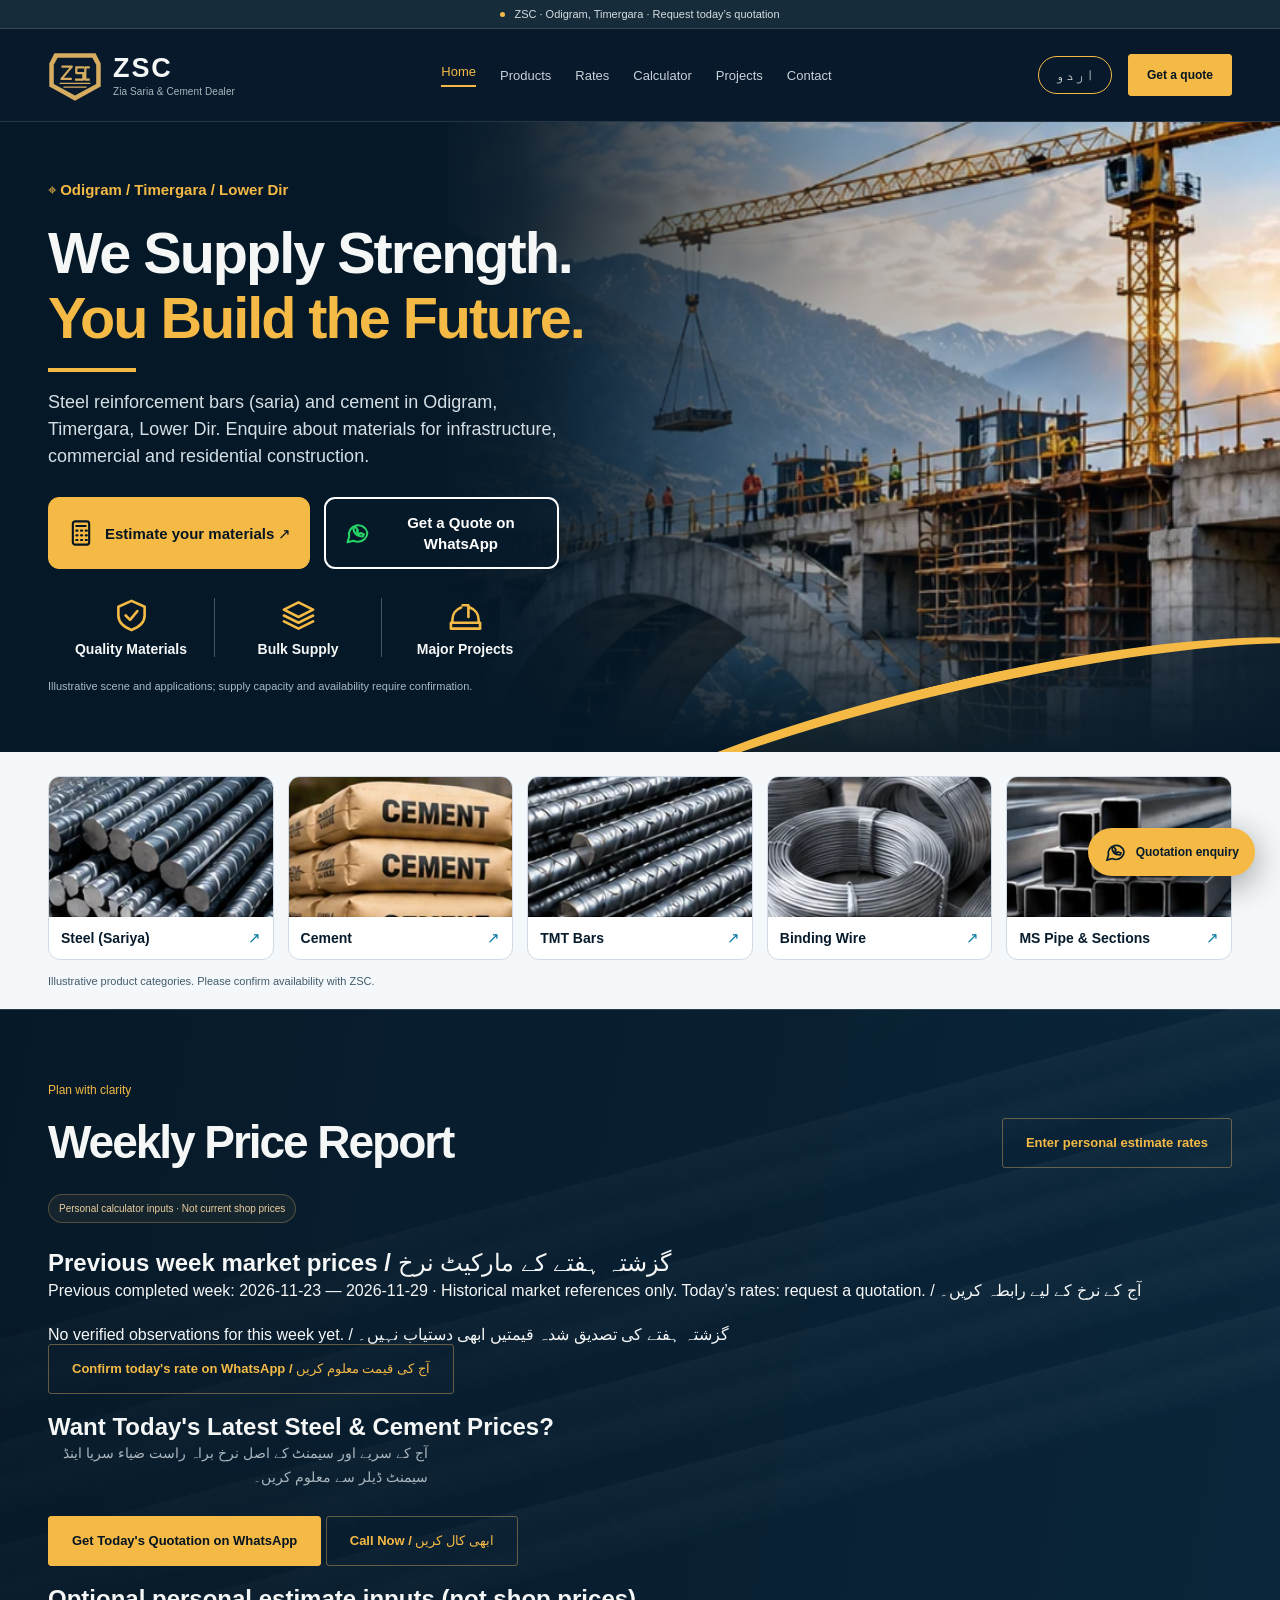
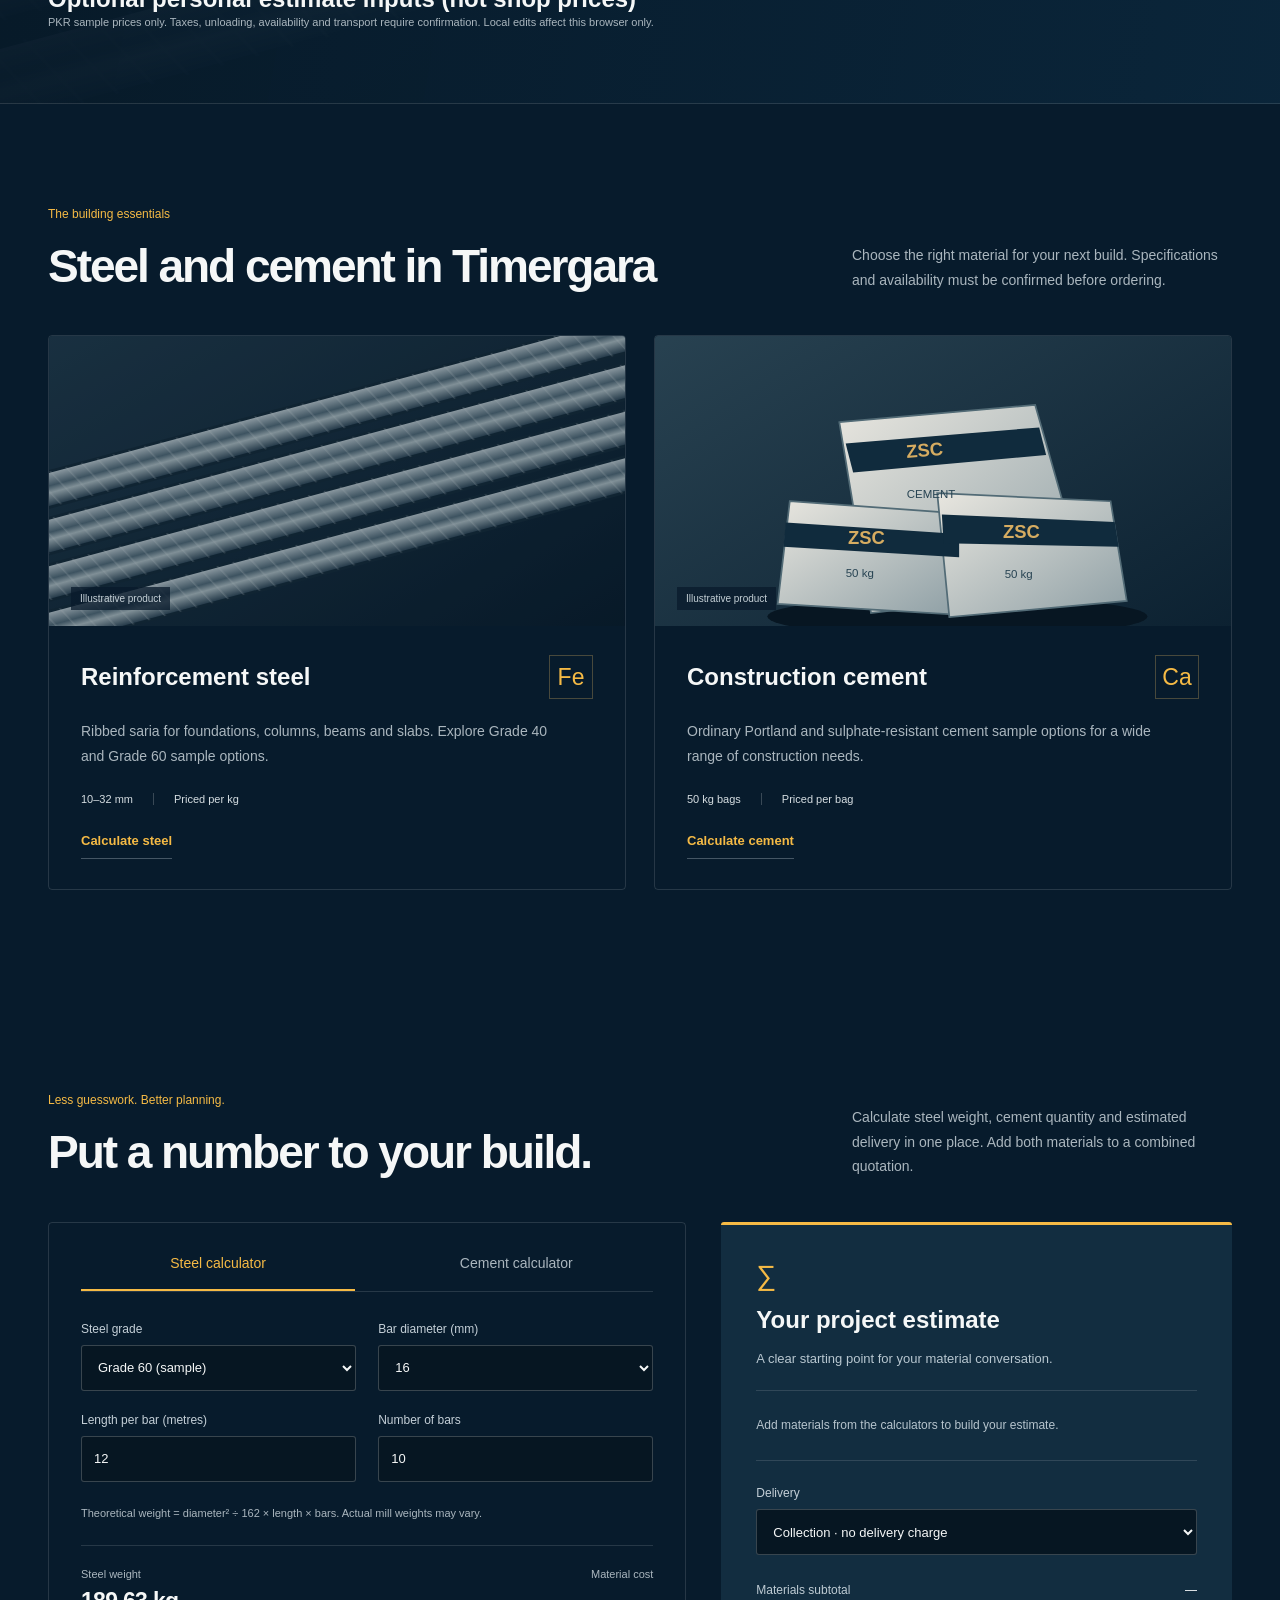
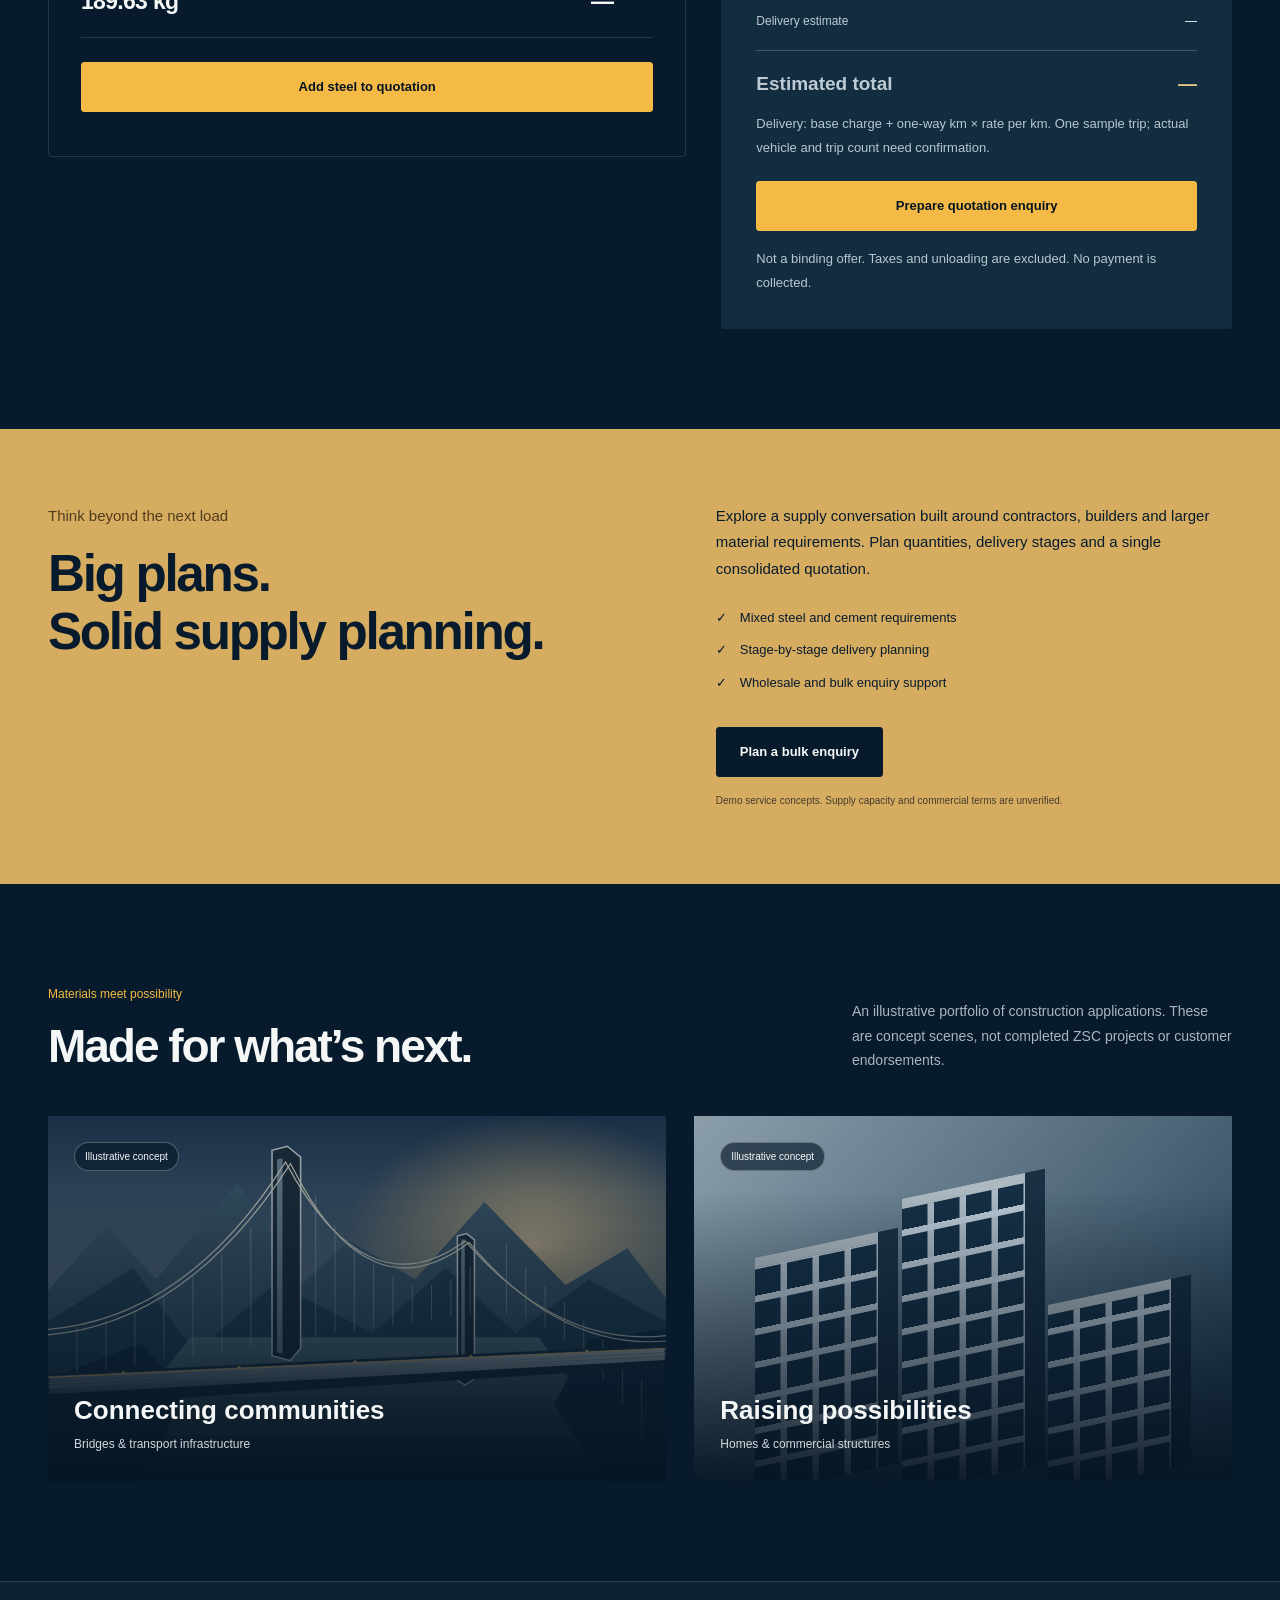
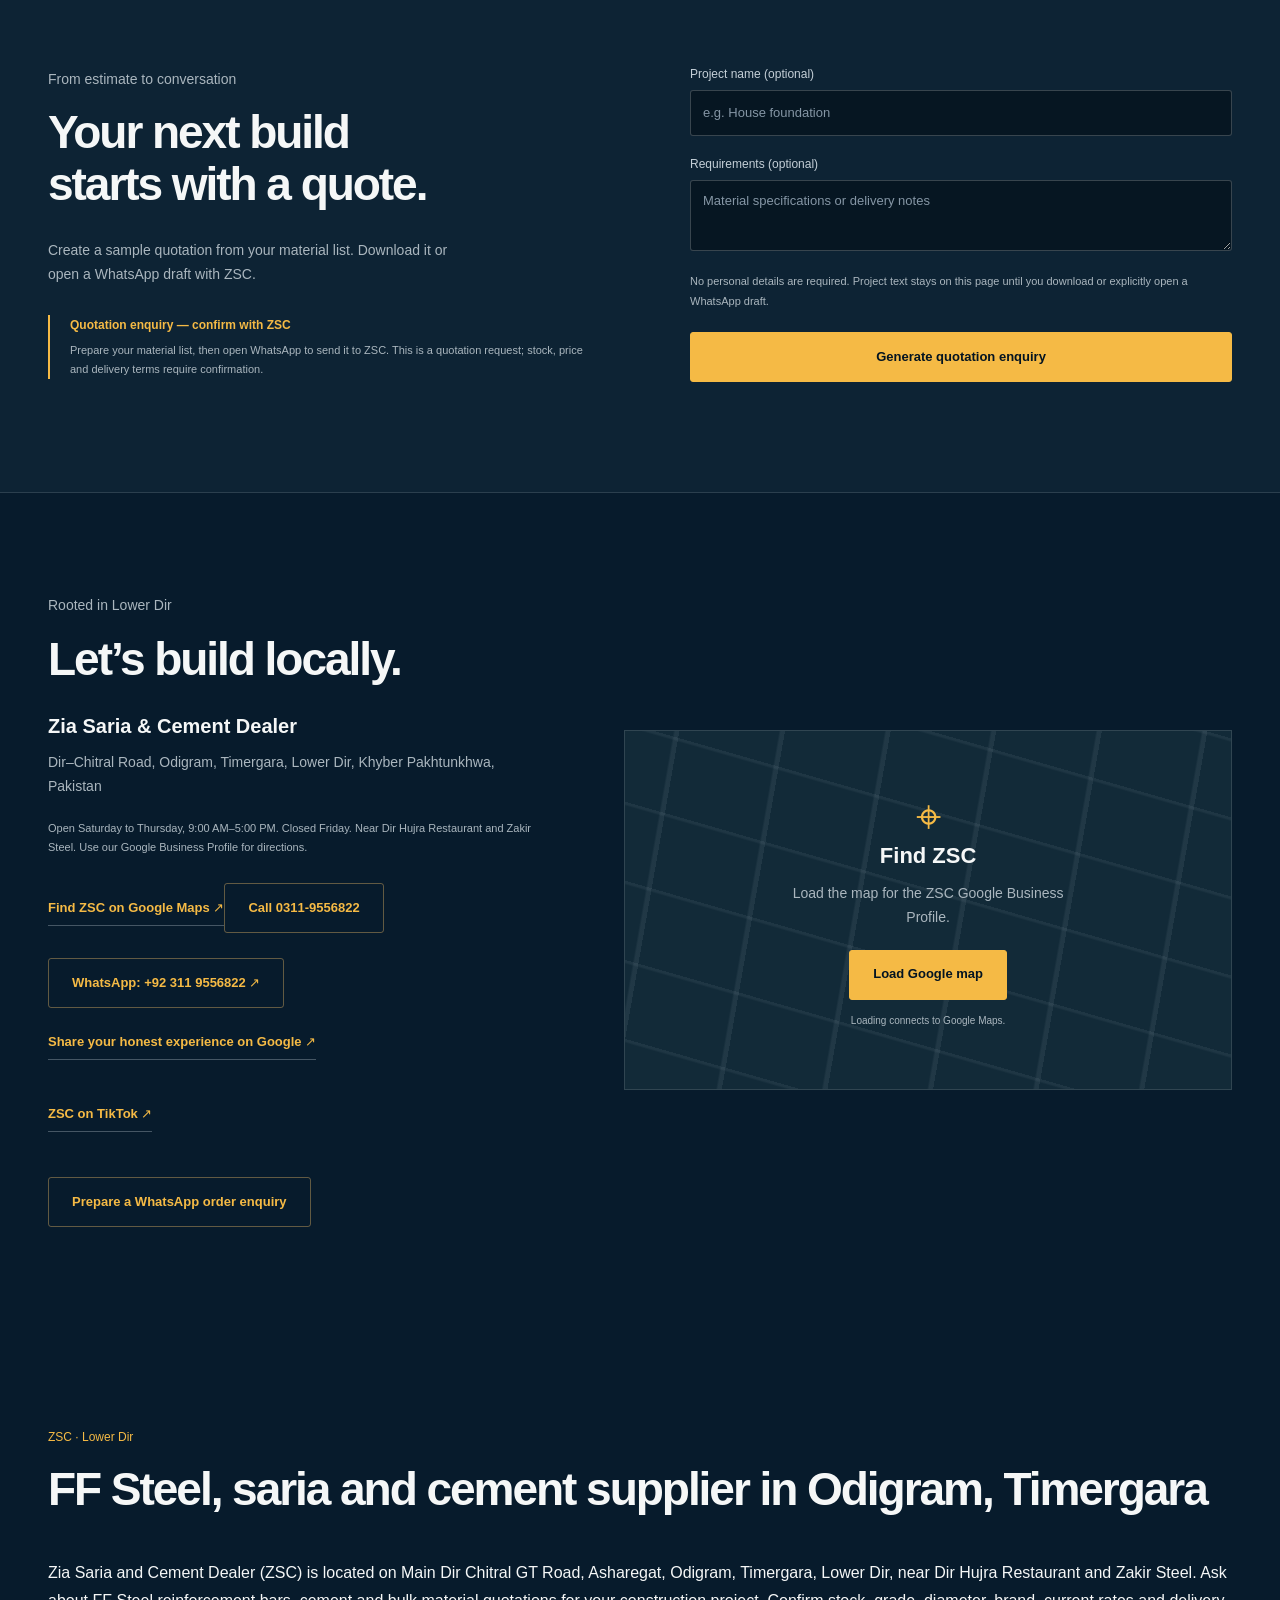
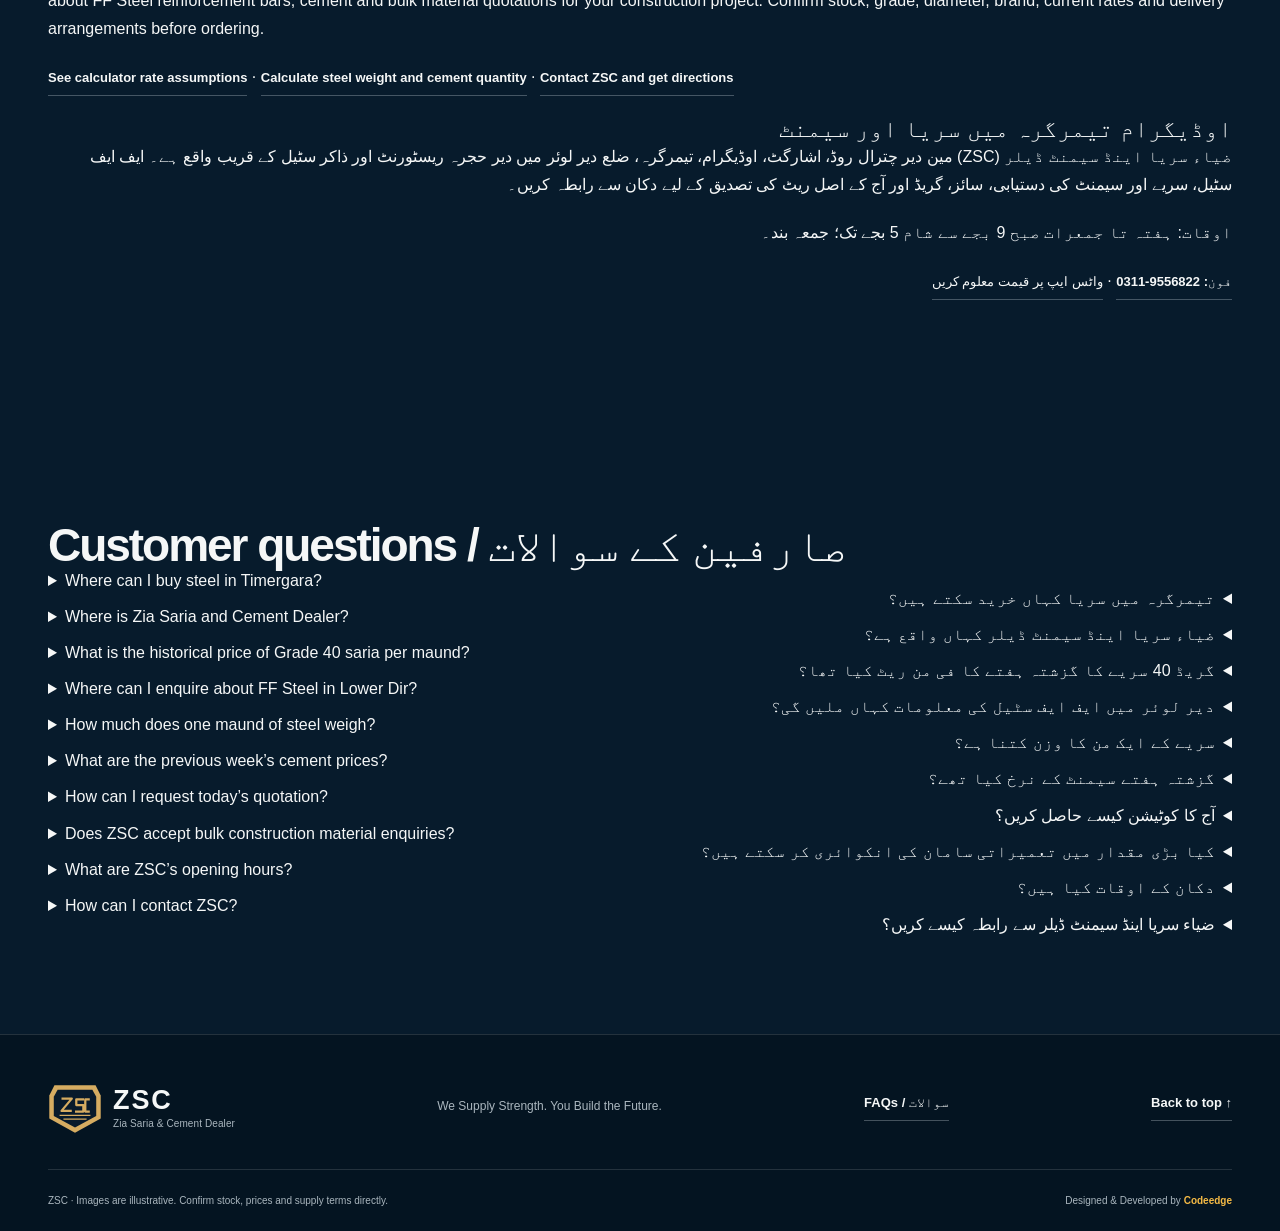
==== commit c5131e72: "Harden weekly report rollover and bilingual production SEO" ====
--- a/index.html
+++ b/index.html
@@ -5,17 +5,17 @@
   <meta name="theme-color" content="#081a2b">
   <meta name="robots" content="index,follow,max-image-preview:large">
   <meta name="google-site-verification" content="B90FWPTQRTCj4wWAKPLYvJp4MTc8w-7-SZoLFdppbkA">
-  <title>Zia Saria and Cement Dealer | FF Steel &amp; Cement Supplier in Timergara</title>
-  <meta name="description" content="Zia Saria and Cement Dealer in Odigram, Timergara, supplies FF Steel reinforcement bars, saria and cement. Contact ZSC for availability and current rates.">
+  <title>Zia Saria and Cement Dealer | Steel &amp; Cement Enquiries in Timergara</title>
+  <meta name="description" content="Zia Saria and Cement Dealer in Odigram, Timergara, handles steel, saria and cement enquiries near Dir Hujra Restaurant and Zakir Steel. Contact ZSC for availability and today’s quotation.">
   <link rel="canonical" href="https://sohail654312-gif.github.io/zsc-demo/">
   <meta property="og:type" content="website"><meta property="og:locale" content="en_PK"><meta property="og:locale:alternate" content="ur_PK">
-  <meta property="og:title" content="Zia Saria and Cement Dealer | FF Steel &amp; Cement Supplier in Timergara">
-  <meta property="og:description" content="Zia Saria and Cement Dealer in Odigram, Timergara, supplies FF Steel reinforcement bars, saria and cement. Contact ZSC for availability and current rates.">
+  <meta property="og:title" content="Zia Saria and Cement Dealer | Steel &amp; Cement Enquiries in Timergara">
+  <meta property="og:description" content="Zia Saria and Cement Dealer in Odigram, Timergara, handles steel, saria and cement enquiries near Dir Hujra Restaurant and Zakir Steel. Contact ZSC for availability and today’s quotation.">
   <meta property="og:url" content="https://sohail654312-gif.github.io/zsc-demo/">
   <meta property="og:image" content="https://sohail654312-gif.github.io/zsc-demo/assets/social.png"><meta property="og:image:width" content="1200"><meta property="og:image:height" content="630"><meta property="og:image:alt" content="ZSC steel and cement supplier in Timergara; illustrative mountain bridge">
   <meta name="twitter:card" content="summary_large_image"><meta name="twitter:title" content="ZSC — Zia Saria & Cement Dealer"><meta name="twitter:description" content="Steel reinforcement bars, saria and cement enquiries in Odigram, Timergara, Lower Dir."><meta name="twitter:image" content="https://sohail654312-gif.github.io/zsc-demo/assets/social.png">
-  <link rel="icon" type="image/svg+xml" href="assets/logo.svg"><link rel="stylesheet" href="assets/style.css?v=approved-infra-1"><script src="assets/daily-prices.js?v=weekly-4" defer></script><script src="assets/app.js?v=weekly-2" defer></script>
-  <script type="application/ld+json">{"@context":"https://schema.org","@type":"LocalBusiness","name":"Zia Saria and Cement Dealer","url":"https://sohail654312-gif.github.io/zsc-demo/","logo":"https://sohail654312-gif.github.io/zsc-demo/assets/logo.svg","description":"Zia Saria and Cement Dealer in Odigram, Timergara, supplies FF Steel reinforcement bars, saria and cement. Contact ZSC for availability and current rates.","address":{"@type":"PostalAddress","streetAddress":"Main Dir Chitral GT Road, Asharegat, Odigram","addressLocality":"Timergara","addressRegion":"Khyber Pakhtunkhwa","addressCountry":"PK","postalCode":"18300"},"knowsLanguage":["en","ur"],"currenciesAccepted":"PKR","telephone":"+923119556822","alternateName":["ZSC","ضیاء سریا اینڈ سیمنٹ ڈیلر"],"@id":"https://sohail654312-gif.github.io/zsc-demo/#business","openingHoursSpecification":[{"@type":"OpeningHoursSpecification","dayOfWeek":["Saturday","Sunday","Monday","Tuesday","Wednesday","Thursday"],"opens":"09:00","closes":"17:00"}],"sameAs":["https://www.tiktok.com/@ziaulhaqsteelmill"],"hasMap":"https://www.google.com/maps?cid=229236309418202755"}</script>
+  <link rel="icon" type="image/svg+xml" href="assets/logo.svg"><link rel="stylesheet" href="assets/style.css?v=approved-infra-1"><script src="assets/daily-prices.js?v=weekly-5" defer></script><script src="assets/app.js?v=production-1" defer></script>
+  <script type="application/ld+json">{"@context": "https://schema.org", "@type": "LocalBusiness", "name": "Zia Saria and Cement Dealer", "url": "https://sohail654312-gif.github.io/zsc-demo/", "logo": "https://sohail654312-gif.github.io/zsc-demo/assets/logo.svg", "description": "Steel and cement enquiries in Odigram, Timergara, Lower Dir. Contact ZSC for brands, availability and current quotations.", "address": {"@type": "PostalAddress", "streetAddress": "Dir–Chitral Road, Odigram, near Dir Hujra Restaurant and Zakir Steel", "addressLocality": "Timergara", "addressRegion": "Khyber Pakhtunkhwa", "addressCountry": "PK"}, "knowsLanguage": ["en", "ur"], "currenciesAccepted": "PKR", "telephone": "+923119556822", "alternateName": ["ZSC", "ضیاء سریا اینڈ سیمنٹ ڈیلر"], "@id": "https://sohail654312-gif.github.io/zsc-demo/#business", "openingHoursSpecification": [{"@type": "OpeningHoursSpecification", "dayOfWeek": ["Saturday", "Sunday", "Monday", "Tuesday", "Wednesday", "Thursday"], "opens": "09:00", "closes": "17:00"}], "sameAs": ["https://www.tiktok.com/@ziaulhaqsteelmill"], "hasMap": "https://www.google.com/maps?cid=229236309418202755", "areaServed": ["Odigram", "Timergara", "Lower Dir"]}</script>
 </head>
 <body>
 <a class="skip" href="#main" data-i18n="skip">Skip to content</a>
@@ -39,10 +39,11 @@
 <h3 id="public-rates-title">Previous week market prices / گزشتہ ہفتے کے مارکیٹ نرخ</h3>
 <p id="public-rates-status" role="status">Historical prices only — request a quotation for today's rates. / آج کے نرخ کے لیے کوٹیشن حاصل کریں۔</p>
 <!-- DAILY_PRICE_SNAPSHOT_START -->
-<div id="public-rates-snapshot"><div id="local-estimates"><h4>Lower Dir indicative price ranges / دیر لوئر کے تخمینی نرخ</h4><p>Planning estimates for the 16–22 November reference report, adjusted for possible local costs at the user's suggestion. Not observed historical rates, not current ZSC selling prices. / یہ مقامی اندازے ہیں، تصدیق شدہ نرخ نہیں۔</p><div class="rate-board"><div class="rate-item"><span class="rate-name">Grade 40 saria</span><div class="rate-value">PKR 11,000–11,400</div><span class="rate-unit">per maund (40 kg) / فی من</span></div><div class="rate-item"><span class="rate-name">Grade 60 saria</span><div class="rate-value">PKR 274–303</div><span class="rate-unit">per kg / فی کلو</span></div><div class="rate-item"><span class="rate-name">Lucky Cement</span><div class="rate-value">PKR 1,620–1,680</div><span class="rate-unit">per 50 kg bag / فی بوری</span></div><div class="rate-item"><span class="rate-name">Bestway Cement</span><div class="rate-value">PKR 1,625–1,680</div><span class="rate-unit">per 50 kg bag / فی بوری</span></div><div class="rate-item"><span class="rate-name">Maple Leaf Cement</span><div class="rate-value">PKR 1,645–1,700</div><span class="rate-unit">per 50 kg bag / فی بوری</span></div><div class="rate-item"><span class="rate-name">Cherat Cement</span><div class="rate-value">PKR 1,625–1,685</div><span class="rate-unit">per 50 kg bag / فی بوری</span></div><div class="rate-item"><span class="rate-name">Kohat Cement</span><div class="rate-value">PKR 1,615–1,675</div><span class="rate-unit">per 50 kg bag / فی بوری</span></div></div></div><details><summary>Original regional/national source observations (unadjusted)</summary><p>Historical market references, 16–22 November 2026. Observations on 19 November only; other days and FF Steel brand-specific prices are unverified. Not ZSC selling prices.</p><div class="rate-board"><div class="rate-item"><span class="rate-name">Grade 40 saria (Pakistan)</span><div class="rate-value">PKR 10,080–10,440</div><span class="rate-unit">per maund (40 kg) / فی من · 2026-11-19</span><a href="https://latestpricepakistan.com/cement-steel-saria-price-pakistan-4-november-2026/" rel="noopener noreferrer">Latest Price in Pakistan, citing AtaPata</a></div><div class="rate-item"><span class="rate-name">Grade 60 saria (Pakistan)</span><div class="rate-value">PKR 254–263</div><span class="rate-unit">per kg · 2026-11-19</span><a href="https://latestpricepakistan.com/cement-steel-saria-price-pakistan-4-november-2026/" rel="noopener noreferrer">Latest Price in Pakistan, citing AtaPata</a></div><div class="rate-item"><span class="rate-name">Cement (Peshawar, all brands survey)</span><div class="rate-value">PKR 1562</div><span class="rate-unit">per 50 kg bag · 2026-11-19</span><a href="https://www.pbs.gov.pk/wp-content/uploads/2020/07/Annex_19.11.2026.pdf" rel="noopener noreferrer">Pakistan Bureau of Statistics</a></div><div class="rate-item"><span class="rate-name">Cement (Pakistan survey average)</span><div class="rate-value">PKR 1577</div><span class="rate-unit">per 50 kg bag · 2026-11-19</span><a href="https://www.pbs.gov.pk/wp-content/uploads/2020/07/Annex_19.11.2026.pdf" rel="noopener noreferrer">Pakistan Bureau of Statistics</a></div><div class="rate-item"><span class="rate-name">Lucky Cement</span><div class="rate-value">PKR 1600–1640</div><span class="rate-unit">per 50 kg bag · 2026-11-19</span><a href="https://imaarat.com/blogs/construction-guides/cement-rate-today-in-pakistan" rel="noopener noreferrer">Imaarat published market estimates</a></div><div class="rate-item"><span class="rate-name">Bestway Cement</span><div class="rate-value">PKR 1605–1640</div><span class="rate-unit">per 50 kg bag · 2026-11-19</span><a href="https://imaarat.com/blogs/construction-guides/cement-rate-today-in-pakistan" rel="noopener noreferrer">Imaarat published market estimates</a></div><div class="rate-item"><span class="rate-name">Maple Leaf Cement</span><div class="rate-value">PKR 1625–1660</div><span class="rate-unit">per 50 kg bag · 2026-11-19</span><a href="https://imaarat.com/blogs/construction-guides/cement-rate-today-in-pakistan" rel="noopener noreferrer">Imaarat published market estimates</a></div><div class="rate-item"><span class="rate-name">Cherat Cement</span><div class="rate-value">PKR 1605–1645</div><span class="rate-unit">per 50 kg bag · 2026-11-19</span><a href="https://imaarat.com/blogs/construction-guides/cement-rate-today-in-pakistan" rel="noopener noreferrer">Imaarat published market estimates</a></div><div class="rate-item"><span class="rate-name">Kohat Cement</span><div class="rate-value">PKR 1595–1635</div><span class="rate-unit">per 50 kg bag · 2026-11-19</span><a href="https://imaarat.com/blogs/construction-guides/cement-rate-today-in-pakistan" rel="noopener noreferrer">Imaarat published market estimates</a></div></div></details></div>
+<div id="public-rates-snapshot"><p>Previous completed week / گزشتہ مکمل ہفتہ: 2026-11-16 — 2026-11-22. Historical references only; not today’s ZSC selling prices.</p><div id="local-estimates"><h4>Lower Dir planning estimates / دیر لوئر کے تخمینی نرخ</h4><p>User-suggested estimates for 2026-11-16 — 2026-11-22. Not independently verified historical transaction prices or current shop prices. / صارف کے تجویز کردہ مقامی اندازے؛ تصدیق شدہ تاریخی یا آج کے فروخت کے نرخ نہیں۔</p><div class="rate-board"><div class="rate-item"><span class="rate-name">Grade 40 saria</span><div class="rate-value">PKR 11,000–11,400</div><span class="rate-unit">per maund (40 kg) / فی من</span></div><div class="rate-item"><span class="rate-name">Grade 60 saria</span><div class="rate-value">PKR 274–303</div><span class="rate-unit">per kg / فی کلو</span></div><div class="rate-item"><span class="rate-name">Lucky Cement</span><div class="rate-value">PKR 1,620–1,680</div><span class="rate-unit">per 50 kg bag / فی بوری</span></div><div class="rate-item"><span class="rate-name">Bestway Cement</span><div class="rate-value">PKR 1,625–1,680</div><span class="rate-unit">per 50 kg bag / فی بوری</span></div><div class="rate-item"><span class="rate-name">Maple Leaf Cement</span><div class="rate-value">PKR 1,645–1,700</div><span class="rate-unit">per 50 kg bag / فی بوری</span></div><div class="rate-item"><span class="rate-name">Cherat Cement</span><div class="rate-value">PKR 1,625–1,685</div><span class="rate-unit">per 50 kg bag / فی بوری</span></div><div class="rate-item"><span class="rate-name">Kohat Cement</span><div class="rate-value">PKR 1,615–1,675</div><span class="rate-unit">per 50 kg bag / فی بوری</span></div></div></div><details><summary>Original regional/national source observations (unadjusted)</summary><div class="rate-board"><div class="rate-item"><span class="rate-name">Grade 40 saria (Pakistan)</span><div class="rate-value">PKR 10,080.00–10,440.00</div><span class="rate-unit">per maund (40 kg) · 2026-11-19</span><a href="https://latestpricepakistan.com/cement-steel-saria-price-pakistan-4-november-2026/" rel="noopener noreferrer">Latest Price in Pakistan, citing AtaPata</a></div><div class="rate-item"><span class="rate-name">Grade 60 saria (Pakistan)</span><div class="rate-value">PKR 254.00–263.00</div><span class="rate-unit">per kg · 2026-11-19</span><a href="https://latestpricepakistan.com/cement-steel-saria-price-pakistan-4-november-2026/" rel="noopener noreferrer">Latest Price in Pakistan, citing AtaPata</a></div><div class="rate-item"><span class="rate-name">Cement (Peshawar, all brands survey)</span><div class="rate-value">PKR 1,562.00</div><span class="rate-unit">per 50 kg bag · 2026-11-19</span><a href="https://www.pbs.gov.pk/wp-content/uploads/2020/07/Annex_19.11.2026.pdf" rel="noopener noreferrer">Pakistan Bureau of Statistics</a></div><div class="rate-item"><span class="rate-name">Cement (Pakistan survey average)</span><div class="rate-value">PKR 1,577.00</div><span class="rate-unit">per 50 kg bag · 2026-11-19</span><a href="https://www.pbs.gov.pk/wp-content/uploads/2020/07/Annex_19.11.2026.pdf" rel="noopener noreferrer">Pakistan Bureau of Statistics</a></div><div class="rate-item"><span class="rate-name">Lucky Cement</span><div class="rate-value">PKR 1,600.00–1,640.00</div><span class="rate-unit">per 50 kg bag · 2026-11-19</span><a href="https://imaarat.com/blogs/construction-guides/cement-rate-today-in-pakistan" rel="noopener noreferrer">Imaarat published market estimates</a></div><div class="rate-item"><span class="rate-name">Bestway Cement</span><div class="rate-value">PKR 1,605.00–1,640.00</div><span class="rate-unit">per 50 kg bag · 2026-11-19</span><a href="https://imaarat.com/blogs/construction-guides/cement-rate-today-in-pakistan" rel="noopener noreferrer">Imaarat published market estimates</a></div><div class="rate-item"><span class="rate-name">Maple Leaf Cement</span><div class="rate-value">PKR 1,625.00–1,660.00</div><span class="rate-unit">per 50 kg bag · 2026-11-19</span><a href="https://imaarat.com/blogs/construction-guides/cement-rate-today-in-pakistan" rel="noopener noreferrer">Imaarat published market estimates</a></div><div class="rate-item"><span class="rate-name">Cherat Cement</span><div class="rate-value">PKR 1,605.00–1,645.00</div><span class="rate-unit">per 50 kg bag · 2026-11-19</span><a href="https://imaarat.com/blogs/construction-guides/cement-rate-today-in-pakistan" rel="noopener noreferrer">Imaarat published market estimates</a></div><div class="rate-item"><span class="rate-name">Kohat Cement</span><div class="rate-value">PKR 1,595.00–1,635.00</div><span class="rate-unit">per 50 kg bag · 2026-11-19</span><a href="https://imaarat.com/blogs/construction-guides/cement-rate-today-in-pakistan" rel="noopener noreferrer">Imaarat published market estimates</a></div></div><p>Missing observation dates: 2026-11-16, 2026-11-17, 2026-11-18, 2026-11-20, 2026-11-21, 2026-11-22. FF Steel Grade 60/80 brand-specific historical prices unavailable; contact ZSC. Source observations are market references, not local transaction prices.</p></details></div>
 <!-- DAILY_PRICE_SNAPSHOT_END -->
 <p><a class="button outline" href="https://wa.me/923119556822?text=Please%20confirm%20today%27s%20steel%20and%20cement%20prices" target="_blank" rel="noopener noreferrer">Confirm today's rate on WhatsApp / آج کی قیمت معلوم کریں</a></p>
 </div>
+<div class="section-heading"><div><h3>Want Today's Latest Steel &amp; Cement Prices?</h3><p lang="ur" dir="rtl">آج کے سریے اور سیمنٹ کے اصل نرخ براہ راست ضیاء سریا اینڈ سیمنٹ ڈیلر سے معلوم کریں۔</p></div></div><p><a class="button" href="https://wa.me/923119556822" target="_blank" rel="noopener noreferrer">Get Today's Quotation on WhatsApp</a> <a class="button outline" href="tel:+923119556822">Call Now / ابھی کال کریں</a></p>
 <h3 data-i18n="calculatorRatesHeading">Optional personal estimate inputs (not shop prices)</h3>
 <div class="rate-board" id="rate-board" aria-live="polite" hidden style="display:none"></div>
     <p class="fine" data-i18n="rateNote">PKR sample prices only. Taxes, unloading, availability and transport require confirmation. Local edits affect this browser only.</p>
@@ -62,36 +63,27 @@
       <div class="tabs" role="tablist" aria-label="Material calculator"><button role="tab" id="tab-steel" aria-selected="true" aria-controls="panel-steel" tabindex="0" data-i18n="steelTab">Steel calculator</button><button role="tab" id="tab-cement" aria-selected="false" aria-controls="panel-cement" tabindex="-1" data-i18n="cementTab">Cement calculator</button></div>
       <form id="steel-form"><div id="panel-steel" role="tabpanel" aria-labelledby="tab-steel"><div class="form-grid"><label><span data-i18n="steelGrade">Steel grade</span><select id="steel-grade"><option value="steel60" data-i18n="grade60">Grade 60 (sample)</option><option value="steel40" data-i18n="grade40">Grade 40 (sample)</option></select></label><label><span data-i18n="diameter">Bar diameter (mm)</span><select id="diameter"><option>10</option><option>12</option><option selected>16</option><option>20</option><option>25</option><option>32</option></select></label><label><span data-i18n="length">Length per bar (metres)</span><input id="bar-length" type="number" min="0.01" max="100" step="0.01" value="12" required></label><label><span data-i18n="bars">Number of bars</span><input id="bar-count" type="number" min="1" max="100000" step="1" value="10" required></label></div><p class="formula" data-i18n="steelFormula">Theoretical weight = diameter² ÷ 162 × length × bars. Actual mill weights may vary.</p><div class="calc-result" aria-live="polite"><div><span data-i18n="steelWeight">Steel weight</span><strong id="steel-weight">—</strong></div><div><span data-i18n="materialCost">Material cost</span><strong id="steel-cost">—</strong></div></div><button class="button full" type="submit" data-i18n="addSteel">Add steel to quotation</button><p class="form-error" id="steel-error" role="status"></p></div></form>
       <form id="cement-form" hidden><div id="panel-cement" role="tabpanel" aria-labelledby="tab-cement"><div class="form-grid"><label><span data-i18n="cementType">Cement type</span><select id="cement-type"><option value="cementOpc" data-i18n="opc">Ordinary Portland (sample)</option><option value="cementSrc" data-i18n="src">Sulphate-resistant (sample)</option></select></label><label><span data-i18n="quantityMethod">Quantity method</span><select id="cement-method"><option value="bags" data-i18n="byBags">Enter bags</option><option value="volume" data-i18n="byVolume">Estimate from concrete volume</option></select></label><label id="bags-field"><span data-i18n="bagCount">Number of 50 kg bags</span><input id="cement-bags" type="number" min="1" max="100000" step="1" value="20" required></label><label id="volume-field" hidden><span data-i18n="volume">Wet concrete volume (m³)</span><input id="concrete-volume" type="number" min="0.01" max="100000" step="0.01" value="1" disabled required></label><label id="waste-field" hidden><span data-i18n="waste">Wastage allowance (%)</span><input id="cement-waste" type="number" min="0" max="30" step="1" value="5" disabled required></label></div><p class="formula" data-i18n="cementFormula">Volume estimate uses a nominal 1:2:4 mix, dry factor 1.54 and cement density 1,440 kg/m³. Bags round up. Planning only; obtain an engineer’s mix design.</p><div class="calc-result" aria-live="polite"><div><span data-i18n="cementQuantity">Cement quantity</span><strong id="cement-quantity">—</strong></div><div><span data-i18n="materialCost">Material cost</span><strong id="cement-cost">—</strong></div></div><button class="button full" type="submit" data-i18n="addCement">Add cement to quotation</button><p class="form-error" id="cement-error" role="status"></p></div></form>
-    </div><aside class="estimate-summary"><span class="summary-icon" aria-hidden="true">∑</span><h3 data-i18n="summaryTitle">Your project estimate</h3><p data-i18n="summaryDesc">A clear starting point for your material conversation.</p><div id="cart-items" aria-live="polite"></div><div class="delivery-fields"><label><span data-i18n="deliveryMode">Delivery</span><select id="delivery-mode"><option value="pickup" data-i18n="pickup">Collection · no delivery charge</option><option value="delivery" data-i18n="delivery">Estimated local delivery</option></select></label><label id="distance-field" hidden><span data-i18n="distance">One-way distance (km)</span><input id="distance" type="number" min="0" max="500" step="0.1" value="10" disabled required></label></div><dl class="totals"><div><dt data-i18n="subtotal">Materials subtotal</dt><dd id="subtotal">PKR 0</dd></div><div><dt data-i18n="deliveryCharge">Delivery estimate</dt><dd id="delivery-total">PKR 0</dd></div><div class="grand-total"><dt data-i18n="total">Estimated total</dt><dd id="grand-total">PKR 0</dd></div></dl><p class="fine" id="delivery-formula"></p><a href="#quote" class="button full" data-i18n="prepareQuote">Prepare demo quotation</a><p class="fine" data-i18n="estimateNote">Not a binding offer. Taxes and unloading are excluded. No payment is collected.</p></aside></div>
+    </div><aside class="estimate-summary"><span class="summary-icon" aria-hidden="true">∑</span><h3 data-i18n="summaryTitle">Your project estimate</h3><p data-i18n="summaryDesc">A clear starting point for your material conversation.</p><div id="cart-items" aria-live="polite"></div><div class="delivery-fields"><label><span data-i18n="deliveryMode">Delivery</span><select id="delivery-mode"><option value="pickup" data-i18n="pickup">Collection · no delivery charge</option><option value="delivery" data-i18n="delivery">Estimated local delivery</option></select></label><label id="distance-field" hidden><span data-i18n="distance">One-way distance (km)</span><input id="distance" type="number" min="0" max="500" step="0.1" value="10" disabled required></label></div><dl class="totals"><div><dt data-i18n="subtotal">Materials subtotal</dt><dd id="subtotal">PKR 0</dd></div><div><dt data-i18n="deliveryCharge">Delivery estimate</dt><dd id="delivery-total">PKR 0</dd></div><div class="grand-total"><dt data-i18n="total">Estimated total</dt><dd id="grand-total">PKR 0</dd></div></dl><p class="fine" id="delivery-formula"></p><a href="#quote" class="button full" data-i18n="prepareQuote">Prepare quotation enquiry</a><p class="fine" data-i18n="estimateNote">Not a binding offer. Taxes and unloading are excluded. No payment is collected.</p></aside></div>
   </section>
 
   <section class="bulk-section"><div class="container bulk-grid"><div><p class="eyebrow" data-i18n="bulkLabel">Think beyond the next load</p><h2 data-i18n="bulkTitle">Big plans.<br>Solid supply planning.</h2></div><div><p data-i18n="bulkDesc">Explore a supply conversation built around contractors, builders and larger material requirements. Plan quantities, delivery stages and a single consolidated quotation.</p><ul class="check-list"><li data-i18n="bulk1">Mixed steel and cement requirements</li><li data-i18n="bulk2">Stage-by-stage delivery planning</li><li data-i18n="bulk3">Wholesale and bulk enquiry support</li></ul><a class="button" href="#quote" data-i18n="bulkCta">Plan a bulk enquiry</a><p class="fine" data-i18n="bulkNote">Demo service concepts. Supply capacity and commercial terms are unverified.</p></div></div></section>
 
   <section class="section container" id="projects"><div class="section-heading"><div><p class="eyebrow" data-i18n="projectLabel">Materials meet possibility</p><h2 data-i18n="projectTitle">Made for what’s next.</h2></div><p data-i18n="projectDesc">An illustrative portfolio of construction applications. These are concept scenes, not completed ZSC projects or customer endorsements.</p></div><div class="project-grid"><article class="project project-bridge"><span class="pill" data-i18n="conceptOnly">Illustrative concept</span><div><h3 data-i18n="project1">Connecting communities</h3><p data-i18n="project1Desc">Bridges & transport infrastructure</p></div></article><article class="project project-building"><div class="building-art" aria-hidden="true"><i></i><i></i><i></i></div><span class="pill" data-i18n="conceptOnly">Illustrative concept</span><div><h3 data-i18n="project2">Raising possibilities</h3><p data-i18n="project2Desc">Homes & commercial structures</p></div></article></div></section>
 
-  <section class="quote-section" id="quote"><div class="container quote-grid"><div><p class="eyebrow" data-i18n="quoteLabel">From estimate to conversation</p><h2 data-i18n="quoteTitle">Your next build<br>starts with a quote.</h2><p data-i18n="quoteDesc">Create a sample quotation from your material list. Download it or open a WhatsApp draft with ZSC.</p><div class="notice"><strong data-i18n="demoQuoteTitle">Demo quotation only</strong><p data-i18n="demoQuoteNotice">No enquiry is submitted by this website. The WhatsApp number matches our Google Business Profile. WhatsApp opens a draft for you to review and send. This demo has no ordering backend.</p></div></div><form id="quote-form" class="quote-form"><label><span data-i18n="projectName">Project name (optional)</span><input id="project-name" maxlength="100" autocomplete="off" placeholder="e.g. House foundation" data-placeholder="projectPlaceholder"></label><label><span data-i18n="projectNotes">Requirements (optional)</span><textarea id="quote-notes" rows="3" maxlength="500" placeholder="Material specifications or delivery notes" data-placeholder="notesPlaceholder"></textarea></label><p class="fine" data-i18n="privacyNote">No personal details are required. Project text stays on this page until you download or explicitly open a WhatsApp draft.</p><button class="button full" type="submit" data-i18n="generateQuote">Generate demo quotation</button><pre id="quote-output" class="quote-output" aria-live="polite" hidden></pre><div id="quote-actions" class="quote-actions" hidden><button type="button" class="button outline" id="download-quote" data-i18n="download">Download quotation</button><button type="button" class="button whatsapp" id="whatsapp-quote" data-i18n="whatsapp">Open WhatsApp draft</button></div><p id="quote-status" role="status" class="fine"></p></form></div></section>
+  <section class="quote-section" id="quote"><div class="container quote-grid"><div><p class="eyebrow" data-i18n="quoteLabel">From estimate to conversation</p><h2 data-i18n="quoteTitle">Your next build<br>starts with a quote.</h2><p data-i18n="quoteDesc">Create a sample quotation from your material list. Download it or open a WhatsApp draft with ZSC.</p><div class="notice"><strong data-i18n="demoQuoteTitle">Quotation enquiry — confirm with ZSC</strong><p data-i18n="demoQuoteNotice">Prepare your material list, then open WhatsApp to send it to ZSC. This is a quotation request; stock, price and delivery terms require confirmation.</p></div></div><form id="quote-form" class="quote-form"><label><span data-i18n="projectName">Project name (optional)</span><input id="project-name" maxlength="100" autocomplete="off" placeholder="e.g. House foundation" data-placeholder="projectPlaceholder"></label><label><span data-i18n="projectNotes">Requirements (optional)</span><textarea id="quote-notes" rows="3" maxlength="500" placeholder="Material specifications or delivery notes" data-placeholder="notesPlaceholder"></textarea></label><p class="fine" data-i18n="privacyNote">No personal details are required. Project text stays on this page until you download or explicitly open a WhatsApp draft.</p><button class="button full" type="submit" data-i18n="generateQuote">Generate quotation enquiry</button><pre id="quote-output" class="quote-output" aria-live="polite" hidden></pre><div id="quote-actions" class="quote-actions" hidden><button type="button" class="button outline" id="download-quote" data-i18n="download">Download quotation</button><button type="button" class="button whatsapp" id="whatsapp-quote" data-i18n="whatsapp">Open WhatsApp draft</button></div><p id="quote-status" role="status" class="fine"></p></form></div></section>
 
-  <section class="section container" id="visit"><div class="visit-grid"><div><p class="eyebrow" data-i18n="visitLabel">Rooted in Lower Dir</p><h2 data-i18n="visitTitle">Let’s build locally.</h2><h3 data-i18n="businessName">Zia Saria & Cement Dealer</h3><p data-i18n="address">Main Dir Chitral GT Road, Asharegat, Odigram, Timergara, Lower Dir, Khyber Pakhtunkhwa 18300, Pakistan</p><p class="fine" data-i18n="addressNote">Open Saturday to Thursday, 9:00 AM–5:00 PM. Closed Friday. Near Dir Hujra Restaurant and Zakir Steel. Use our Google Business Profile for directions.</p><a class="text-link" href="https://www.google.com/maps?cid=229236309418202755" target="_blank" rel="noopener noreferrer" data-i18n="openMaps">Find ZSC on Google Maps ↗</a><a class="button outline visit-order" href="tel:+923119556822">Call 0311-9556822</a><a id="direct-whatsapp" class="button outline visit-order" href="https://wa.me/923119556822" target="_blank" rel="noopener noreferrer">WhatsApp: +92 311 9556822 ↗</a><p><a class="text-link" href="https://g.page/r/CYNWfng1aS4DEBM/review" target="_blank" rel="noopener noreferrer" data-i18n="reviewLink">Share your honest experience on Google ↗</a></p><p><a class="text-link" href="https://www.tiktok.com/@ziaulhaqsteelmill" target="_blank" rel="noopener noreferrer" data-i18n="tiktokProfile">ZSC on TikTok ↗</a></p><a class="button outline visit-order" href="#quote" data-i18n="order">Prepare a WhatsApp order enquiry</a></div><div class="map-panel" id="map-panel"><div class="map-grid" aria-hidden="true"></div><div id="map-placeholder"><span class="map-pin" aria-hidden="true">⌖</span><h3 data-i18n="mapTitle">Find ZSC</h3><p data-i18n="mapDesc">Load the map for the ZSC Google Business Profile.</p><button class="button" id="load-map" data-i18n="loadMap">Load Google map</button><p class="fine" data-i18n="mapPrivacy">Loading connects to Google Maps.</p></div></div></div></section>
+  <section class="section container" id="visit"><div class="visit-grid"><div><p class="eyebrow" data-i18n="visitLabel">Rooted in Lower Dir</p><h2 data-i18n="visitTitle">Let’s build locally.</h2><h3 data-i18n="businessName">Zia Saria & Cement Dealer</h3><p data-i18n="address">Dir–Chitral Road, Odigram, Timergara, Lower Dir, Khyber Pakhtunkhwa, Pakistan</p><p class="fine" data-i18n="addressNote">Open Saturday to Thursday, 9:00 AM–5:00 PM. Closed Friday. Near Dir Hujra Restaurant and Zakir Steel. Use our Google Business Profile for directions.</p><a class="text-link" href="https://www.google.com/maps?cid=229236309418202755" target="_blank" rel="noopener noreferrer" data-i18n="openMaps">Find ZSC on Google Maps ↗</a><a class="button outline visit-order" href="tel:+923119556822">Call 0311-9556822</a><a id="direct-whatsapp" class="button outline visit-order" href="https://wa.me/923119556822" target="_blank" rel="noopener noreferrer">WhatsApp: +92 311 9556822 ↗</a><p><a class="text-link" href="https://g.page/r/CYNWfng1aS4DEBM/review" target="_blank" rel="noopener noreferrer" data-i18n="reviewLink">Share your honest experience on Google ↗</a></p><p><a class="text-link" href="https://www.tiktok.com/@ziaulhaqsteelmill" target="_blank" rel="noopener noreferrer" data-i18n="tiktokProfile">ZSC on TikTok ↗</a></p><a class="button outline visit-order" href="#quote" data-i18n="order">Prepare a WhatsApp order enquiry</a></div><div class="map-panel" id="map-panel"><div class="map-grid" aria-hidden="true"></div><div id="map-placeholder"><span class="map-pin" aria-hidden="true">⌖</span><h3 data-i18n="mapTitle">Find ZSC</h3><p data-i18n="mapDesc">Load the map for the ZSC Google Business Profile.</p><button class="button" id="load-map" data-i18n="loadMap">Load Google map</button><p class="fine" data-i18n="mapPrivacy">Loading connects to Google Maps.</p></div></div></div></section>
 <section class="section container" id="local-supply" aria-labelledby="local-supply-title">
 <div class="section-heading"><div><p class="eyebrow">ZSC · Lower Dir</p><h2 id="local-supply-title">FF Steel, saria and cement supplier in Odigram, Timergara</h2></div></div>
 <p>Zia Saria and Cement Dealer (ZSC) is located on Main Dir Chitral GT Road, Asharegat, Odigram, Timergara, Lower Dir, near Dir Hujra Restaurant and Zakir Steel. Ask about FF Steel reinforcement bars, cement and bulk material quotations for your construction project. Confirm stock, grade, diameter, brand, current rates and delivery arrangements before ordering.</p>
 <p><a class="text-link" href="#rates">See calculator rate assumptions</a> · <a class="text-link" href="#estimate">Calculate steel weight and cement quantity</a> · <a class="text-link" href="#visit">Contact ZSC and get directions</a></p>
 <div lang="ur" dir="rtl"><h3>اوڈیگرام تیمرگرہ میں سریا اور سیمنٹ</h3><p>ضیاء سریا اینڈ سیمنٹ ڈیلر (ZSC) مین دیر چترال روڈ، اشارگٹ، اوڈیگرام، تیمرگرہ، ضلع دیر لوئر میں دیر حجرہ ریسٹورنٹ اور ذاکر سٹیل کے قریب واقع ہے۔ ایف ایف سٹیل، سریے اور سیمنٹ کی دستیابی، سائز، گریڈ اور آج کے اصل ریٹ کی تصدیق کے لیے دکان سے رابطہ کریں۔</p><p>اوقات: ہفتہ تا جمعرات صبح 9 بجے سے شام 5 بجے تک؛ جمعہ بند۔</p><p><a class="text-link" href="tel:+923119556822">فون: <bdi>0311-9556822</bdi></a> · <a class="text-link" href="https://wa.me/923119556822" target="_blank" rel="noopener noreferrer">واٹس ایپ پر قیمت معلوم کریں</a></p></div>
 </section>
-<section class="section container" id="faq" lang="en" dir="ltr"><h2>Frequently asked questions</h2><details><summary>Where is ZSC located?</summary><p>Main Dir Chitral GT Road, Asharegat, Odigram, Timergara, Lower Dir. Use our Google Maps business listing above for directions.</p></details><details><summary>Do you supply FF Steel?</summary><p>ZSC supplies FF Steel reinforcement bars. Ask about the specification you need.</p></details><details><summary>Which steel grades are available?</summary><p>Contact ZSC to confirm grade availability for your order.</p></details><details><summary>Which steel sizes are available?</summary><p>Send your required diameters and quantities to confirm availability.</p></details><details><summary>Do you supply cement?</summary><p>Yes. Ask ZSC about current cement availability.</p></details><details><summary>What are today’s steel and cement rates?</summary><p>Request a current quotation. We publish historical references for the previous completed week, not today’s prices. Request a quotation for the current rate.</p></details><details><summary>Can contractors place bulk orders?</summary><p>Contractors can request bulk quotations by sharing quantities and specifications.</p></details><details><summary>Can I request a quotation on WhatsApp?</summary><p>Yes. Use the WhatsApp link above and include your material requirements.</p></details><details><summary>Is site delivery available?</summary><p>Ask about availability for your site and order.</p></details><details><summary>What are the opening hours?</summary><p>Saturday to Thursday, 9:00 AM–5:00 PM. Closed Friday. Contact ZSC for special holiday hours.</p></details>
-<details><summary>How much does one tonne of saria weigh?</summary><p>One metric tonne is 1,000 kilograms. The cost is the confirmed per-kilogram rate multiplied by 1,000, excluding any additional charges. <a href="#estimate">Use the material calculator</a> for a planning estimate.</p></details>
-<details><summary>Are the displayed calculator rates live shop prices?</summary><p>No. The calculator accepts personal planning assumptions, not current shop rates. Ask ZSC for a current quotation and confirm the material specification, availability and transport charges.</p></details>
-<div lang="ur" dir="rtl"><h3>اکثر پوچھے جانے والے سوالات</h3>
-<details><summary>تیمرگرہ میں ایف ایف سٹیل اور سریا کہاں ملتا ہے؟</summary><p>ضیاء سریا اینڈ سیمنٹ ڈیلر اوڈیگرام، تیمرگرہ میں دیر حجرہ ریسٹورنٹ اور ذاکر سٹیل کے قریب واقع ہے۔ دستیابی کی تصدیق کے لیے دکان سے رابطہ کریں۔</p></details>
-<details><summary>آج گریڈ 40 سریے کا فی من ریٹ کیا ہے؟</summary><p>سریے کی حتمی قیمت گریڈ، سائز، برانڈ اور مارکیٹ کے لحاظ سے بدلتی ہے۔ گریڈ 40 سریے کا ایک من 40 کلوگرام ہے۔ آج کا اصل ریٹ فون یا واٹس ایپ پر معلوم کریں۔</p></details>
-<details><summary>آج سیمنٹ کی 50 کلو کی بوری کا ریٹ کیا ہے؟</summary><p>قیمت برانڈ، دستیابی اور ٹرانسپورٹ کے لحاظ سے مختلف ہو سکتی ہے۔ تازہ قیمت کے لیے ZSC سے رابطہ کریں۔</p></details>
-<details><summary>کیا ٹھیکیدار بڑی مقدار کا کوٹیشن لے سکتے ہیں؟</summary><p>جی ہاں، مطلوبہ مقدار، سائز اور تعمیراتی مقام کی تفصیلات واٹس ایپ پر بھیج کر کوٹیشن طلب کریں۔</p></details>
-<details><summary>دکان جمعہ کو کھلی ہوتی ہے؟</summary><p>جمعہ بند ہے۔ ہفتہ سے جمعرات صبح 9 بجے سے شام 5 بجے تک کھلی ہے۔</p></details>
-</div></section>
+<section class="section container" id="faq"><h2>Customer questions / صارفین کے سوالات</h2><details lang="en" dir="ltr"><summary>Where can I buy steel in Timergara?</summary><p>Contact Zia Saria and Cement Dealer in Odigram, Timergara, Lower Dir for steel and cement enquiries. Confirm stock before visiting.</p></details><details lang="ur" dir="rtl"><summary>تیمرگرہ میں سریا کہاں خرید سکتے ہیں؟</summary><p>اوڈیگرام تیمرگرہ میں ضیاء سریا اینڈ سیمنٹ ڈیلر سے رابطہ کریں۔ آنے سے پہلے دستیابی کی تصدیق کریں۔</p></details><details lang="en" dir="ltr"><summary>Where is Zia Saria and Cement Dealer?</summary><p>ZSC is on Dir–Chitral Road, Odigram, Timergara, Lower Dir, near Dir Hujra Restaurant and Zakir Steel.</p></details><details lang="ur" dir="rtl"><summary>ضیاء سریا اینڈ سیمنٹ ڈیلر کہاں واقع ہے؟</summary><p>دیر چترال روڈ، اوڈیگرام، تیمرگرہ، ضلع دیر لوئر میں دیر حجرہ ریسٹورنٹ اور ذاکر سٹیل کے قریب۔</p></details><details lang="en" dir="ltr"><summary>What is the historical price of Grade 40 saria per maund?</summary><p>Read the dated previous-week report above. Local planning estimates are user-suggested, not verified historical transaction prices. Missing observations are labelled; ask ZSC for today’s quotation.</p></details><details lang="ur" dir="rtl"><summary>گریڈ 40 سریے کا گزشتہ ہفتے کا فی من ریٹ کیا تھا؟</summary><p>اوپر تاریخ سمیت گزشتہ مکمل ہفتے کی رپورٹ دیکھیں۔ مقامی تخمینے صارف کے تجویز کردہ ہیں، تصدیق شدہ تاریخی فروخت کے نرخ نہیں۔</p></details><details lang="en" dir="ltr"><summary>Where can I enquire about FF Steel in Lower Dir?</summary><p>Ask ZSC on +92 311 9556822 about FF Steel Grade 60 or Grade 80, required sizes and availability. Brand-specific historical prices are shown only with credible dated sources.</p></details><details lang="ur" dir="rtl"><summary>دیر لوئر میں ایف ایف سٹیل کی معلومات کہاں ملیں گی؟</summary><p>ضیاء سریا اینڈ سیمنٹ ڈیلر سے 0311-9556822 پر گریڈ، سائز اور دستیابی کی تصدیق کریں۔</p></details><details lang="en" dir="ltr"><summary>How much does one maund of steel weigh?</summary><p>For this report and calculator reference, one maund is 40 kilograms. One metric tonne is 1,000 kilograms, or 25 maunds.</p></details><details lang="ur" dir="rtl"><summary>سریے کے ایک من کا وزن کتنا ہے؟</summary><p>اس رپورٹ میں ایک من 40 کلوگرام ہے۔ ایک میٹرک ٹن 1000 کلوگرام، یعنی 25 من ہے۔</p></details><details lang="en" dir="ltr"><summary>What are the previous week’s cement prices?</summary><p>See the dated weekly report for available observations and separate Lower Dir planning estimates per 50 kg bag. No rate is fabricated for missing dates or brands.</p></details><details lang="ur" dir="rtl"><summary>گزشتہ ہفتے سیمنٹ کے نرخ کیا تھے؟</summary><p>اوپر ہفتہ وار رپورٹ میں 50 کلو بوری کے تاریخی حوالے اور الگ مقامی تخمینے دیکھیں۔ غیر دستیاب نرخ واضح درج ہیں۔</p></details><details lang="en" dir="ltr"><summary>How can I request today’s quotation?</summary><p>Call +92 311 9556822 or open WhatsApp using the quotation button. Share the brand, grade, size, quantity and delivery location.</p></details><details lang="ur" dir="rtl"><summary>آج کا کوٹیشن کیسے حاصل کریں؟</summary><p>0311-9556822 پر کال کریں یا واٹس ایپ بٹن کھولیں۔ برانڈ، گریڈ، سائز، مقدار اور ترسیل کا مقام بتائیں۔</p></details><details lang="en" dir="ltr"><summary>Does ZSC accept bulk construction material enquiries?</summary><p>Yes. Contractors and customers can send bulk steel and cement requirements. Capacity, delivery, availability and commercial terms require direct confirmation.</p></details><details lang="ur" dir="rtl"><summary>کیا بڑی مقدار میں تعمیراتی سامان کی انکوائری کر سکتے ہیں؟</summary><p>جی ہاں، مطلوبہ سریے اور سیمنٹ کی تفصیلات بھیجیں۔ دستیابی، مقدار، ترسیل اور شرائط کی براہ راست تصدیق ضروری ہے۔</p></details><details lang="en" dir="ltr"><summary>What are ZSC’s opening hours?</summary><p>Saturday to Thursday, 9 AM–5 PM. Closed Friday. Confirm special holiday hours directly.</p></details><details lang="ur" dir="rtl"><summary>دکان کے اوقات کیا ہیں؟</summary><p>ہفتہ تا جمعرات صبح 9 سے شام 5 بجے تک۔ جمعہ بند۔ تعطیلات کے اوقات کی تصدیق کریں۔</p></details><details lang="en" dir="ltr"><summary>How can I contact ZSC?</summary><p>Phone and WhatsApp: +92 311 9556822. Use the contact section for the existing Google Maps listing and directions.</p></details><details lang="ur" dir="rtl"><summary>ضیاء سریا اینڈ سیمنٹ ڈیلر سے رابطہ کیسے کریں؟</summary><p>فون اور واٹس ایپ: 0311-9556822۔ مقام اور راستے کے لیے رابطے والے حصے میں گوگل میپس کھولیں۔</p></details></section>
 </main>
-<footer><div class="container footer-top"><a href="#home" class="brand"><img src="assets/logo.svg" width="54" height="54" alt="ZSC"><span><strong>ZSC</strong><small data-i18n="brandSub">Zia Saria & Cement Dealer</small></span></a><p data-i18n="tagline">We Supply Strength. You Build the Future.</p><a href="#faq" class="text-link">FAQs / سوالات</a><a href="#home" class="text-link" data-i18n="backTop">Back to top ↑</a></div><div class="container footer-bottom"><span data-i18n="footerDemo">ZSC demo · Illustrative content, prices and service capabilities.</span><span>Designed &amp; Developed by <strong>Codeedge</strong></span></div></footer>
-<a href="#quote" class="floating-quote" aria-label="Prepare a demo WhatsApp quotation"><svg viewBox="0 0 24 24" width="24" height="24" fill="none" stroke="currentColor" stroke-width="1.7" aria-hidden="true"><path d="M20 11.5a8 8 0 0 1-8 8 9 9 0 0 1-4-.9L3 20l1.4-4.8A8 8 0 1 1 20 11.5Z"/><path d="M8 7c0 5 3 8 8 8l1-2-3-1-1 1-2-2 1-1-2-3z"/></svg><span data-i18n="quoteShort">Demo quote</span></a>
-<dialog id="settings-dialog" aria-labelledby="settings-title"><form id="settings-form"><div class="dialog-heading"><h2 id="settings-title" data-i18n="settingsTitle">Demo pricing</h2><button type="button" id="close-settings" class="close" aria-label="Close settings">×</button></div><p class="fine" data-i18n="settingsNote">These edits are stored only in this browser. They are not verified market prices and do not update the public site for other visitors.</p><div class="form-grid"><label><span data-i18n="rate40">Grade 40 · PKR/kg</span><input name="steel40" type="number" min="0.01" max="1000000" step="0.01" required></label><label><span data-i18n="rate60">Grade 60 · PKR/kg</span><input name="steel60" type="number" min="0.01" max="1000000" step="0.01" required></label><label><span data-i18n="rateOpc">OPC · PKR/50 kg bag</span><input name="cementOpc" type="number" min="0.01" max="1000000" step="0.01" required></label><label><span data-i18n="rateSrc">SRC · PKR/50 kg bag</span><input name="cementSrc" type="number" min="0.01" max="1000000" step="0.01" required></label><label><span data-i18n="baseDelivery">Delivery base · PKR/trip</span><input name="deliveryBase" type="number" min="0" max="1000000" step="0.01" required></label><label><span data-i18n="kmDelivery">Delivery · PKR/km</span><input name="deliveryKm" type="number" min="0" max="1000000" step="0.01" required></label></div><div class="dialog-actions"><button class="button" type="submit" data-i18n="saveSettings">Save in this browser</button><button class="button outline" type="button" id="reset-settings" data-i18n="resetSettings">Reset sample settings</button></div><p id="settings-status" role="status" class="fine"></p></form></dialog>
+<footer><div class="container footer-top"><a href="#home" class="brand"><img src="assets/logo.svg" width="54" height="54" alt="ZSC"><span><strong>ZSC</strong><small data-i18n="brandSub">Zia Saria & Cement Dealer</small></span></a><p data-i18n="tagline">We Supply Strength. You Build the Future.</p><a href="#faq" class="text-link">FAQs / سوالات</a><a href="#home" class="text-link" data-i18n="backTop">Back to top ↑</a></div><div class="container footer-bottom"><span data-i18n="footerDemo">ZSC · Images are illustrative. Confirm stock, prices and supply terms directly.</span><span>Designed &amp; Developed by <strong>Codeedge</strong></span></div></footer>
+<a href="#quote" class="floating-quote" aria-label="Prepare a WhatsApp quotation enquiry"><svg viewBox="0 0 24 24" width="24" height="24" fill="none" stroke="currentColor" stroke-width="1.7" aria-hidden="true"><path d="M20 11.5a8 8 0 0 1-8 8 9 9 0 0 1-4-.9L3 20l1.4-4.8A8 8 0 1 1 20 11.5Z"/><path d="M8 7c0 5 3 8 8 8l1-2-3-1-1 1-2-2 1-1-2-3z"/></svg><span data-i18n="quoteShort">Quotation enquiry</span></a>
+<dialog id="settings-dialog" aria-labelledby="settings-title"><form id="settings-form"><div class="dialog-heading"><h2 id="settings-title" data-i18n="settingsTitle">Personal estimate rates</h2><button type="button" id="close-settings" class="close" aria-label="Close settings">×</button></div><p class="fine" data-i18n="settingsNote">These edits are stored only in this browser. They are not verified market prices and do not update the public site for other visitors.</p><div class="form-grid"><label><span data-i18n="rate40">Grade 40 · PKR/kg</span><input name="steel40" type="number" min="0.01" max="1000000" step="0.01" required></label><label><span data-i18n="rate60">Grade 60 · PKR/kg</span><input name="steel60" type="number" min="0.01" max="1000000" step="0.01" required></label><label><span data-i18n="rateOpc">OPC · PKR/50 kg bag</span><input name="cementOpc" type="number" min="0.01" max="1000000" step="0.01" required></label><label><span data-i18n="rateSrc">SRC · PKR/50 kg bag</span><input name="cementSrc" type="number" min="0.01" max="1000000" step="0.01" required></label><label><span data-i18n="baseDelivery">Delivery base · PKR/trip</span><input name="deliveryBase" type="number" min="0" max="1000000" step="0.01" required></label><label><span data-i18n="kmDelivery">Delivery · PKR/km</span><input name="deliveryKm" type="number" min="0" max="1000000" step="0.01" required></label></div><div class="dialog-actions"><button class="button" type="submit" data-i18n="saveSettings">Save in this browser</button><button class="button outline" type="button" id="reset-settings" data-i18n="resetSettings">Reset sample settings</button></div><p id="settings-status" role="status" class="fine"></p></form></dialog>
 <div id="toast" role="status" class="toast"></div>
-<noscript><div class="noscript">This demo needs JavaScript for calculators, language switching, editable rates and quotation generation. Navigation and catalogue content remain available.</div></noscript>
+<noscript><div class="noscript">This website uses JavaScript for calculators, language switching, editable rates and quotation generation. Navigation and catalogue content remain available.</div></noscript>
 </body></html>
